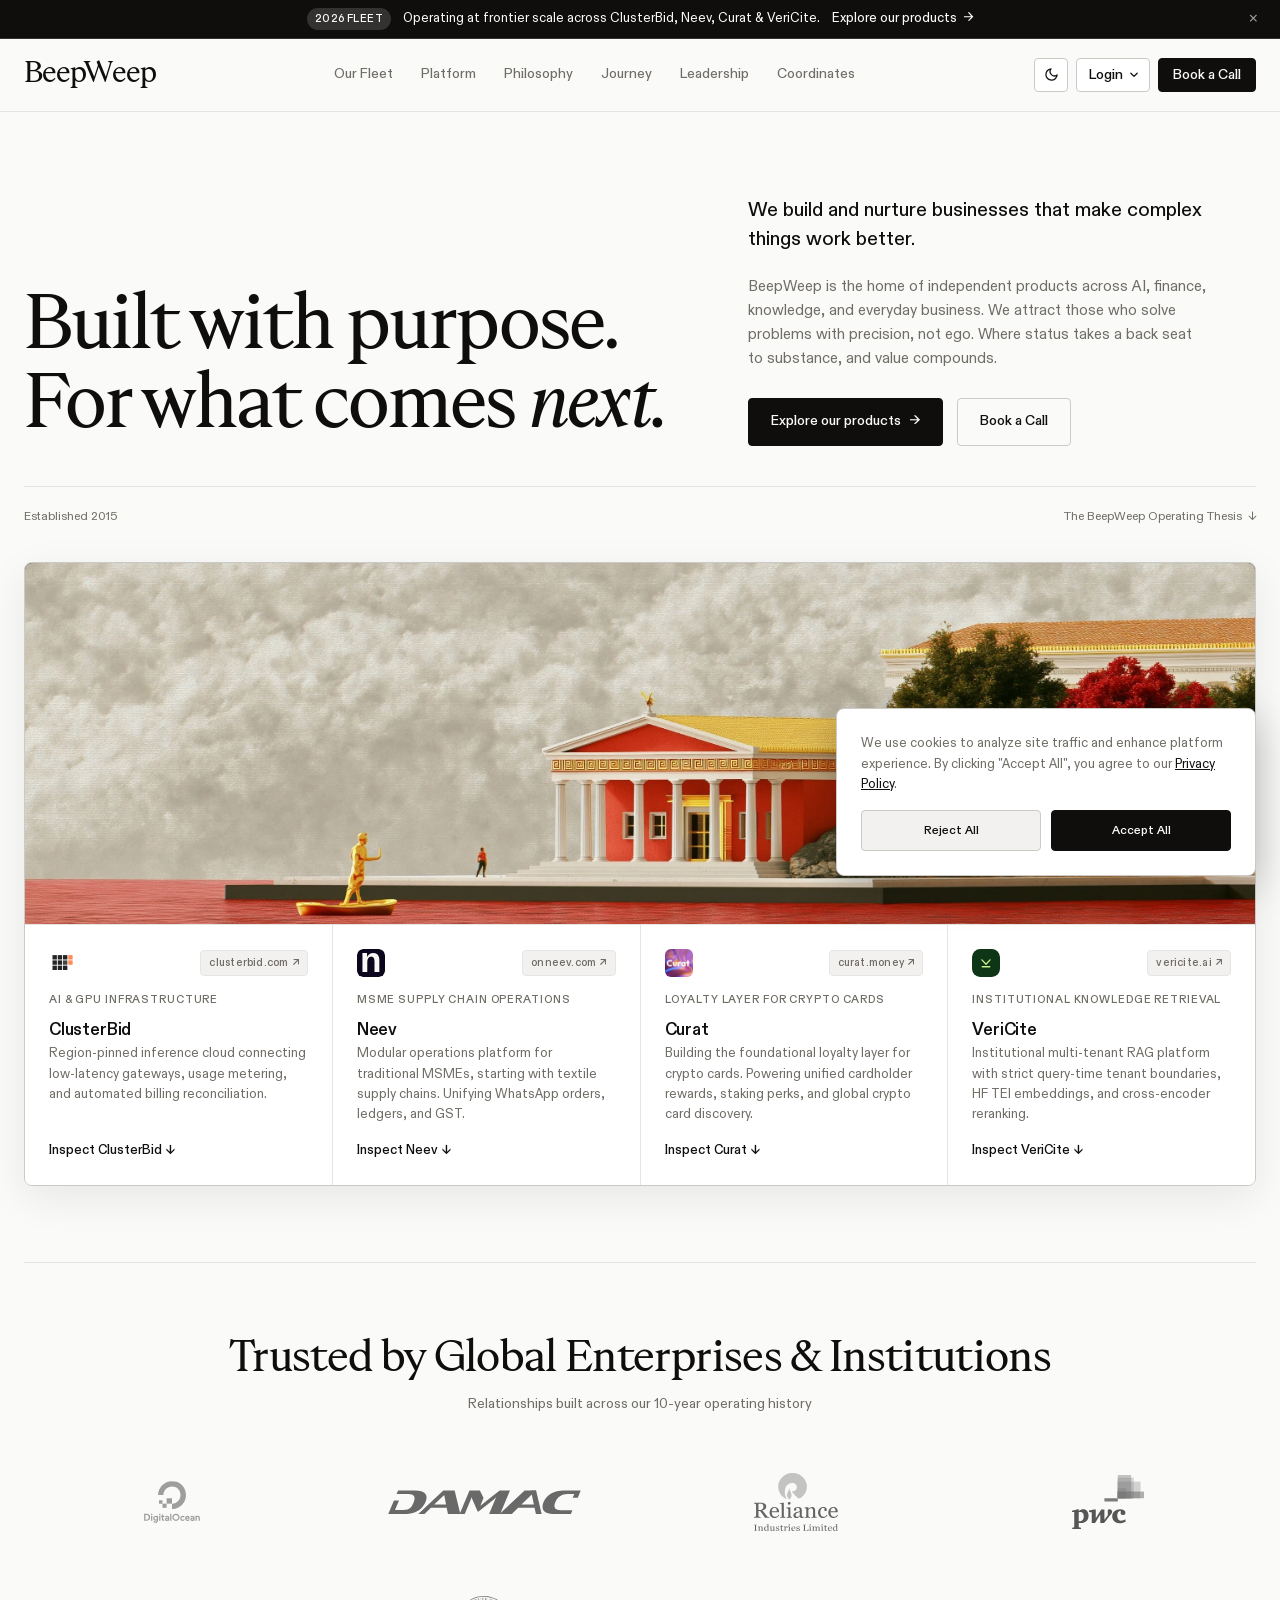
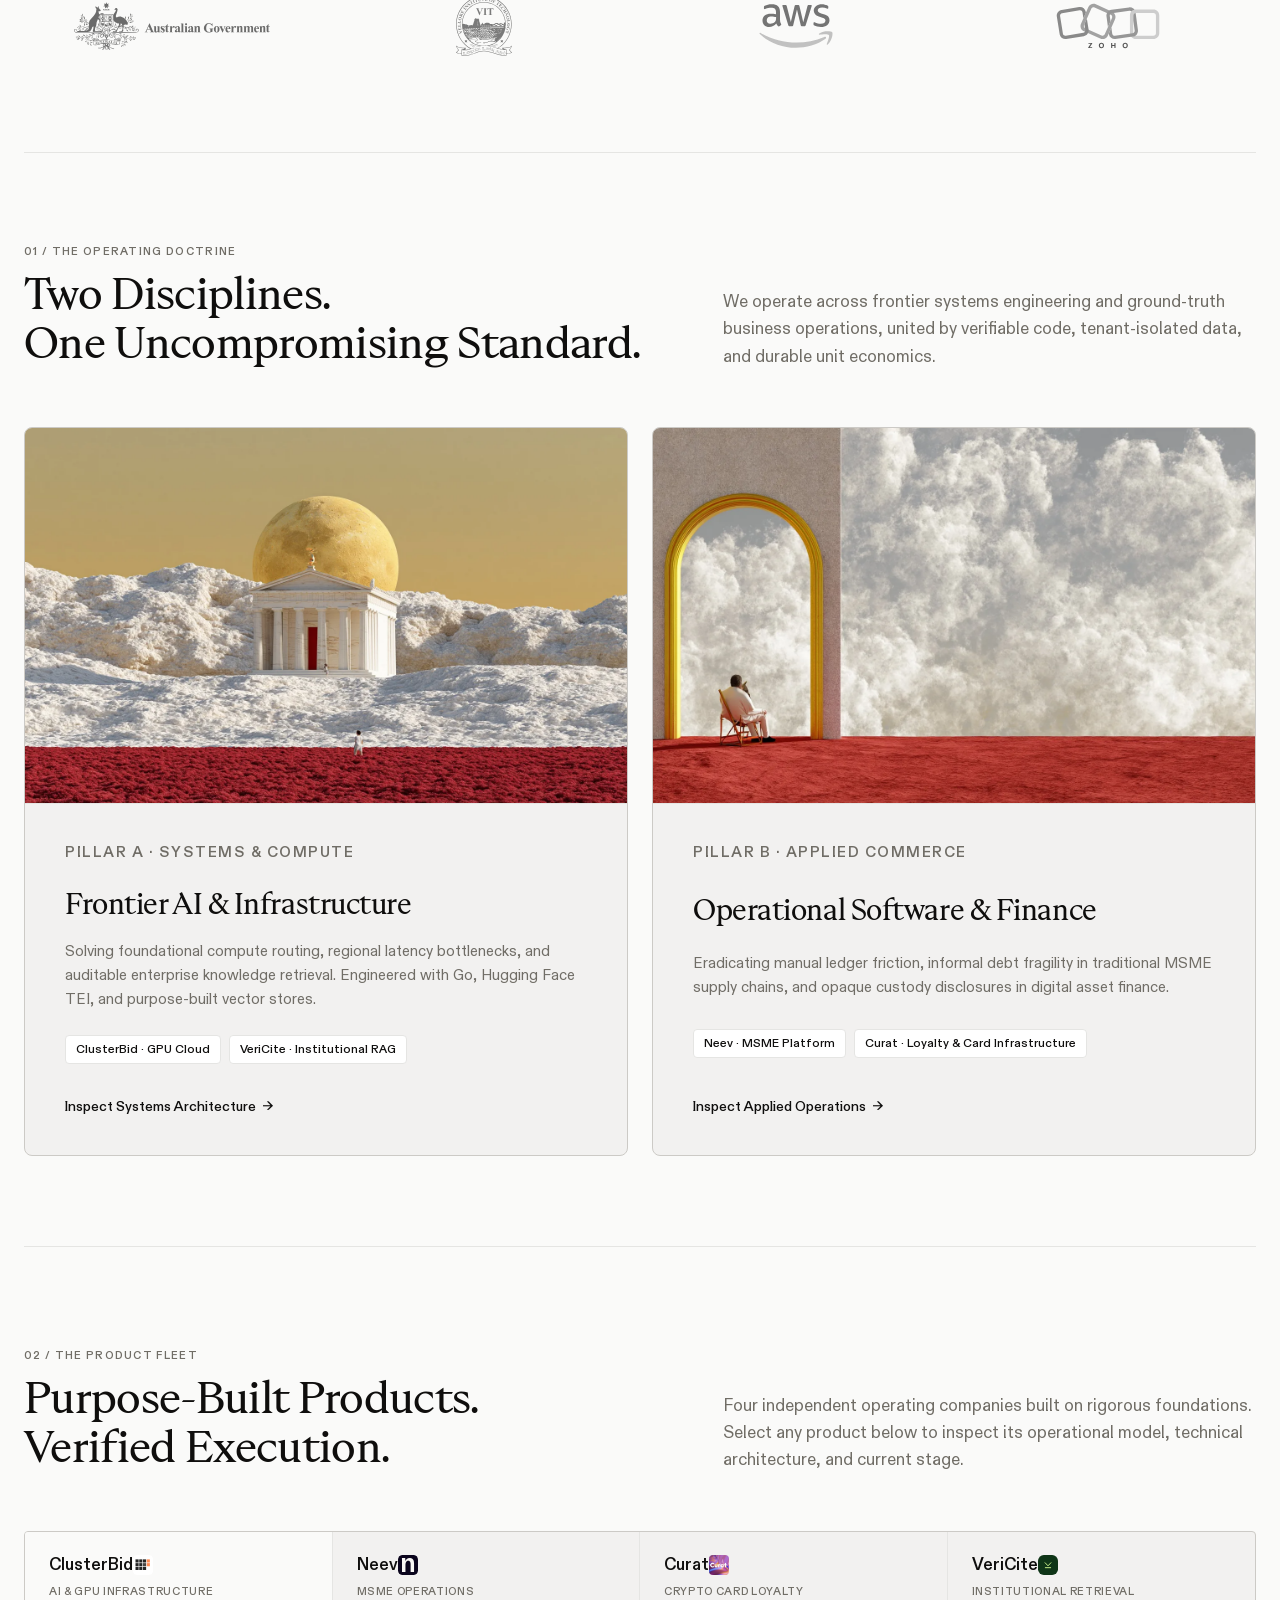
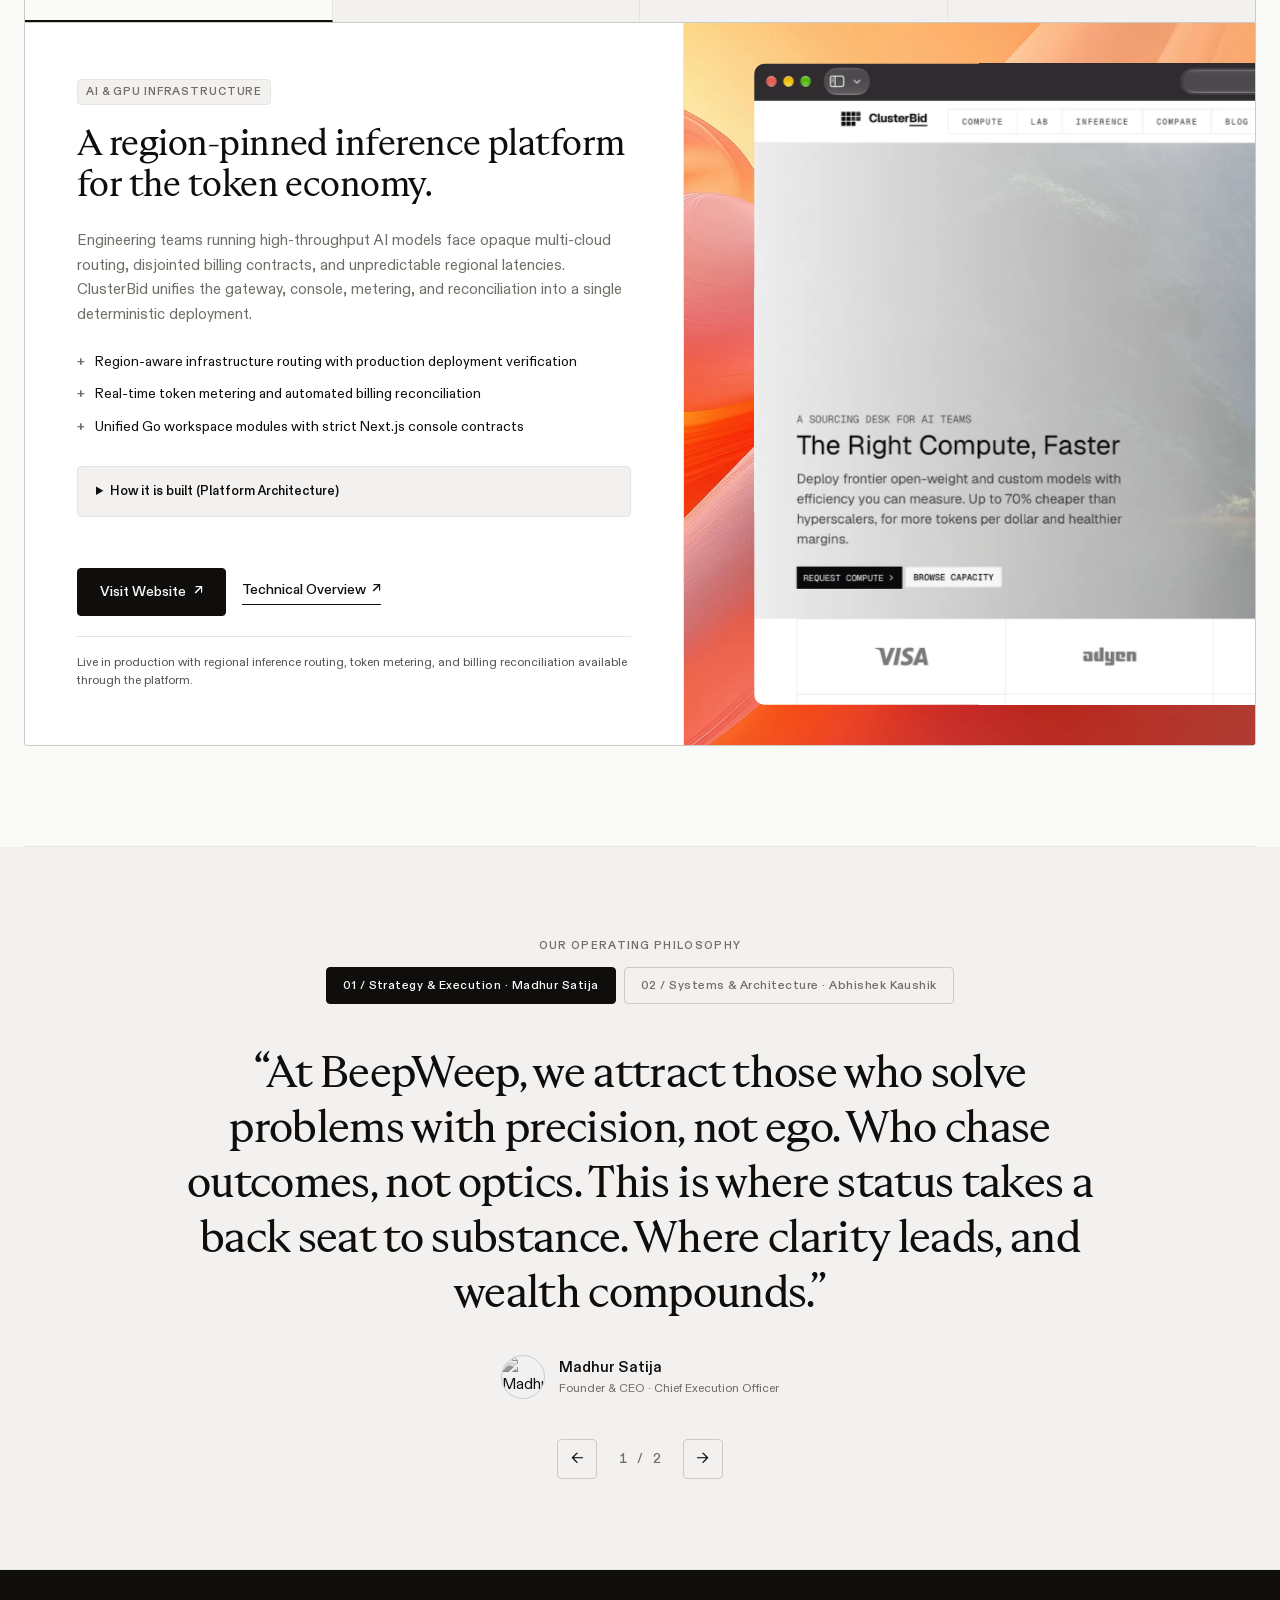
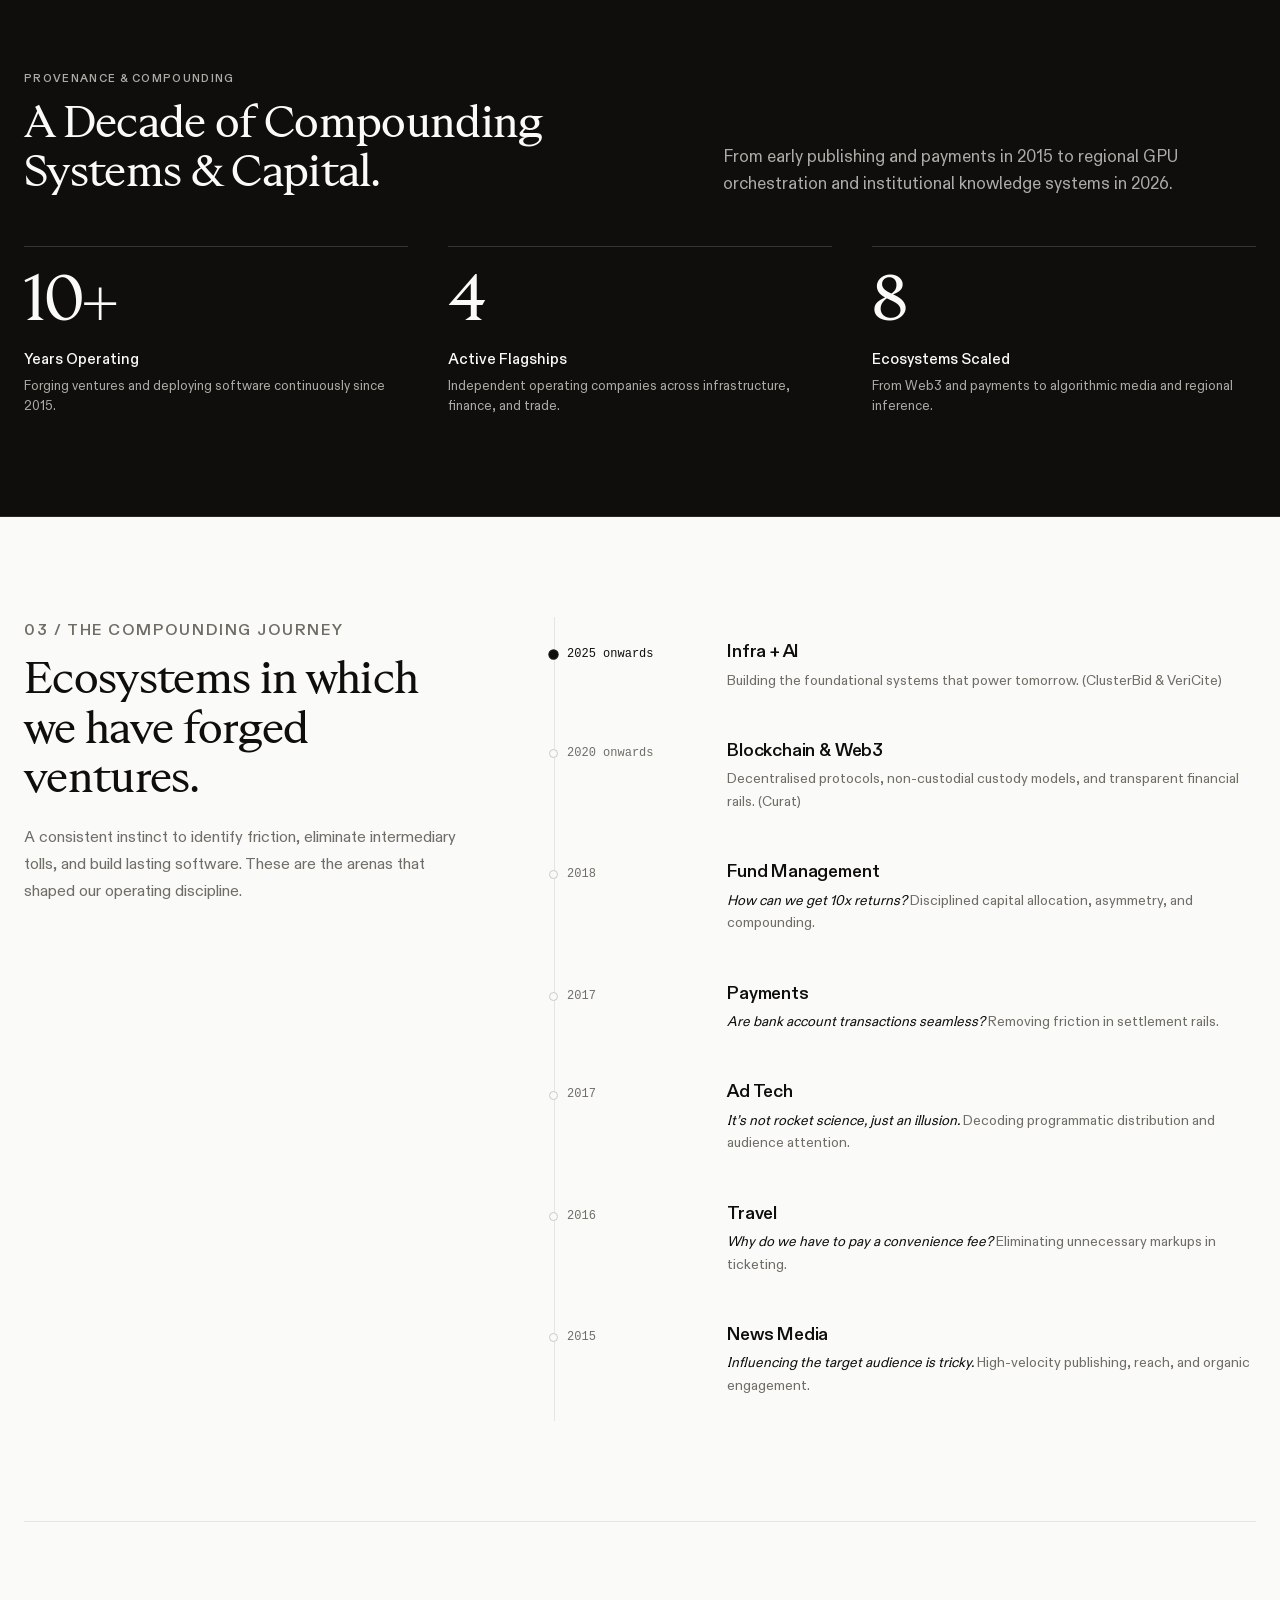
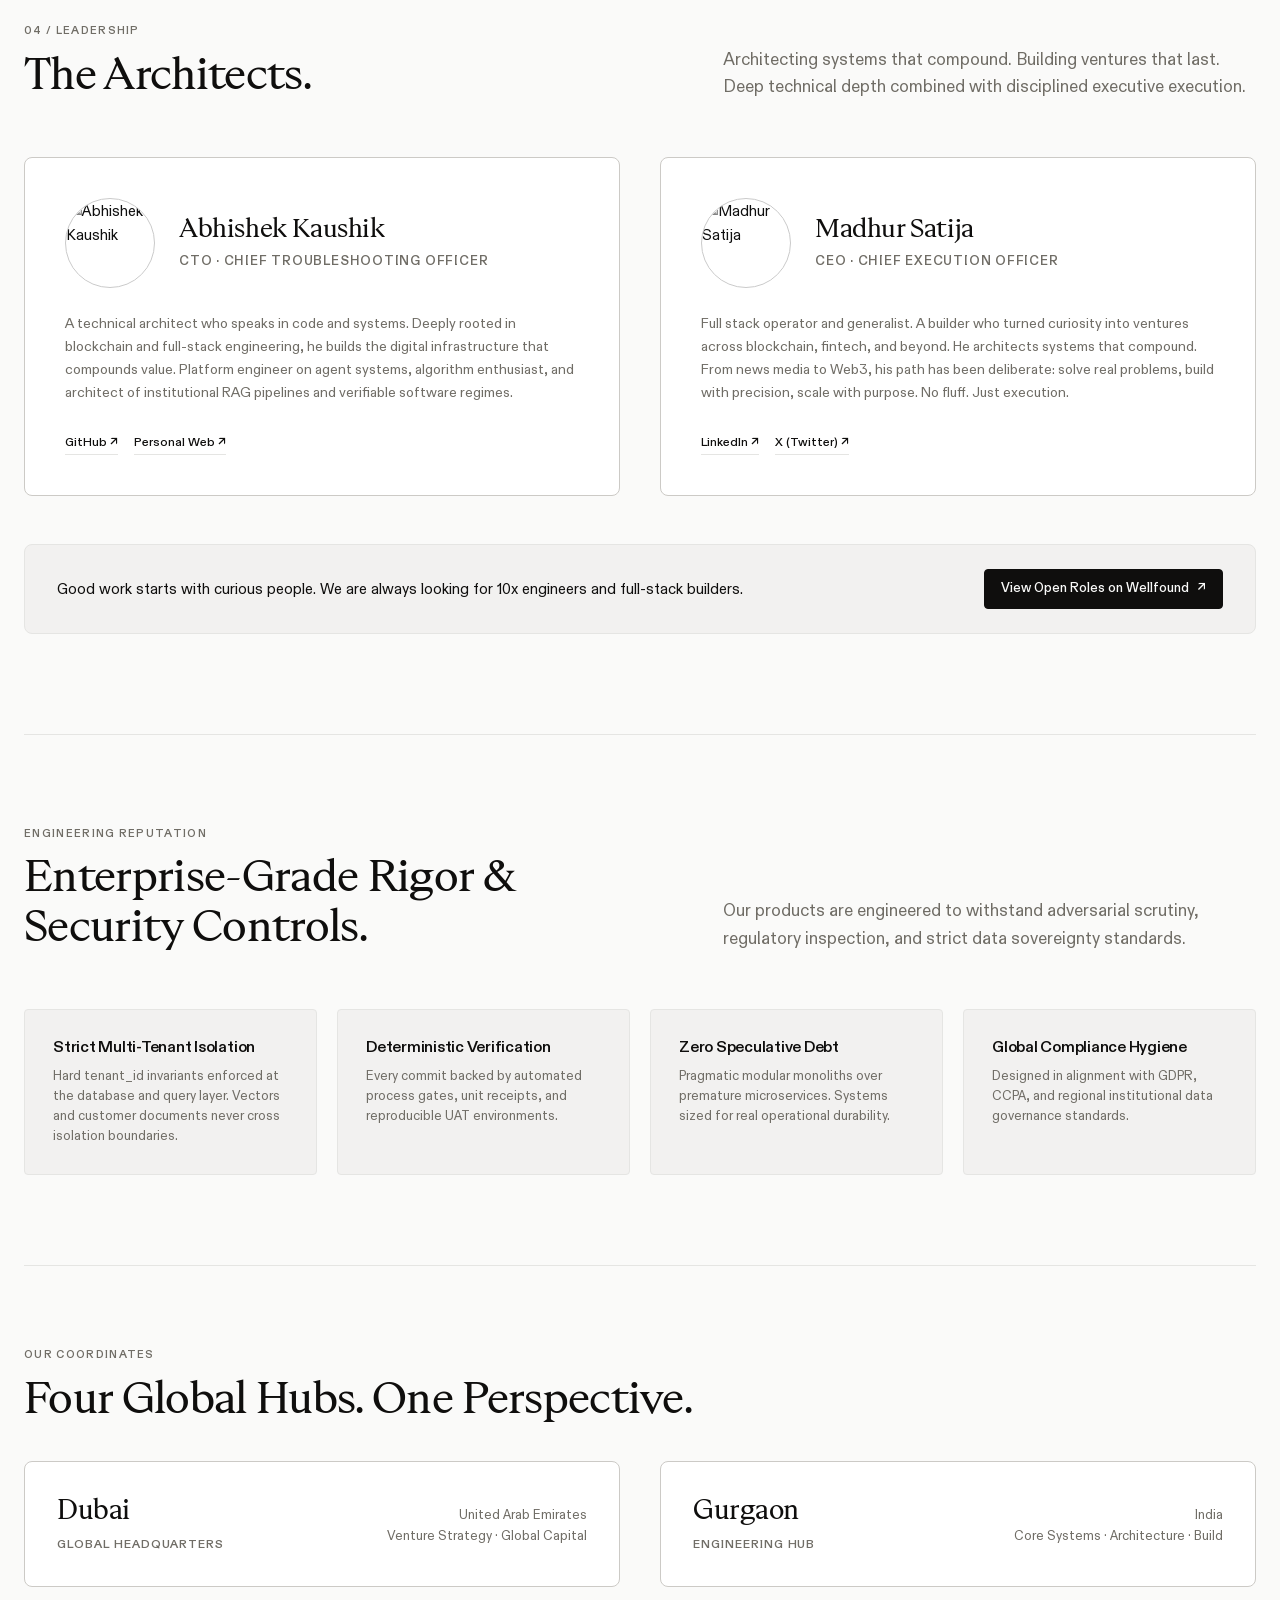
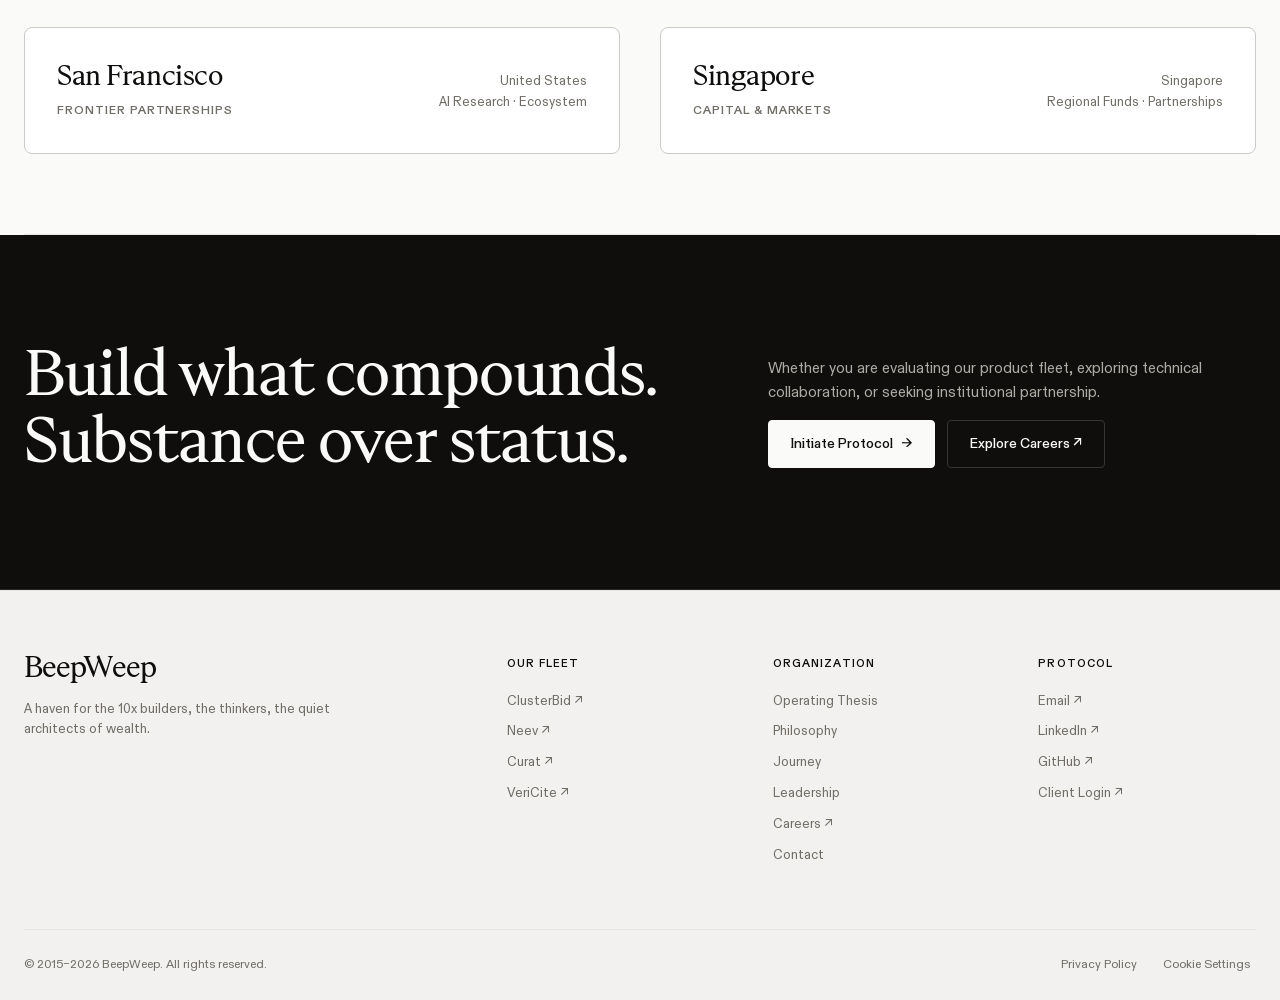
==== index.html @ 66aad3e4 "chore: list Our Fleet before Platform in site nav" ====
<!DOCTYPE html>
<html lang="en">

<head>
  <meta charset="utf-8" />
  <meta name="viewport" content="width=device-width, initial-scale=1" />
  <title>BeepWeep · Built with Purpose. For what comes next.</title>
  <meta name="description"
    content="BeepWeep builds ClusterBid, Neev, Curat, and VeriCite: purpose-built products across AI infrastructure, operations, crypto loyalty, and knowledge." />
  <meta name="author" content="BeepWeep" />
  <meta name="robots" content="index,follow,max-image-preview:large,max-snippet:-1,max-video-preview:-1" />
  <meta name="theme-color" content="#fafaf9" />
  <link rel="canonical" href="https://beepweep.com/" />
  <link rel="alternate" hreflang="en" href="https://beepweep.com/" />
  <link rel="alternate" hreflang="x-default" href="https://beepweep.com/" />
  <meta property="og:site_name" content="BeepWeep" />
  <meta property="og:locale" content="en_US" />
  <meta property="og:title" content="BeepWeep · Built with Purpose. For what comes next." />
  <meta property="og:description"
    content="Purpose-built products across AI infrastructure, operations, crypto loyalty, and institutional knowledge." />
  <meta property="og:type" content="website" />
  <meta property="og:url" content="https://beepweep.com/" />
  <meta property="og:image" content="https://beepweep.com/assets/images/og-beepweep.png" />
  <meta property="og:image:secure_url" content="https://beepweep.com/assets/images/og-beepweep.png" />
  <meta property="og:image:type" content="image/png" />
  <meta property="og:image:width" content="1200" />
  <meta property="og:image:height" content="630" />
  <meta property="og:image:alt" content="BeepWeep: Built with purpose. For what comes next." />
  <meta name="twitter:card" content="summary_large_image" />
  <meta name="twitter:title" content="BeepWeep · Built with Purpose. For what comes next." />
  <meta name="twitter:description"
    content="Purpose-built products across AI infrastructure, operations, crypto loyalty, and institutional knowledge." />
  <meta name="twitter:image" content="https://beepweep.com/assets/images/og-beepweep.png" />
  <meta name="twitter:image:alt" content="BeepWeep: Built with purpose. For what comes next." />
  <link rel="icon" href="/favicon.ico" sizes="any" />
  <link rel="icon" type="image/svg+xml" href="/favicon.svg" />
  <link rel="icon" type="image/png" sizes="32x32" href="/favicon-32x32.png" />
  <link rel="apple-touch-icon" sizes="180x180" href="/apple-touch-icon.png" />
  <link rel="manifest" href="/site.webmanifest" />
  <link rel="stylesheet" href="assets/css/styles-v10.css?v=18" />
  <script>
    (function() {
      try {
        var saved = localStorage.getItem('beepweep-theme');
        var theme = saved || 'light';
        document.documentElement.setAttribute('data-theme', theme);
      } catch (e) {}
    })();
  </script>
  <script src="assets/js/main-v10.js?v=2" defer></script>
</head>

<body>
  <a class="skip-link" href="#main">Skip to content</a>

  <!-- Announcement Bar (Harvey Style) -->
  <aside class="announcement-banner" id="announcement-banner" aria-label="Announcement">
    <span class="announcement-pill">2026 Fleet</span>
    <span>Operating at frontier scale across ClusterBid, Neev, Curat &amp; VeriCite.</span>
    <a href="#fleet">Explore our products <span aria-hidden="true">→</span></a>
    <button class="announcement-close" id="announcement-close" aria-label="Dismiss announcement" type="button">×</button>
  </aside>

  <!-- Site Header -->
  <header class="site-header">
    <div class="container header-shell">
      <a class="brand" href="index.html" aria-label="BeepWeep home">
        <span>BeepWeep</span>
      </a>

      <nav class="site-nav" id="site-nav" aria-label="Main navigation">
        <div class="site-nav-links">
          <a href="#fleet">Our Fleet</a>
          <a href="#platform">Platform</a>
          <a href="#philosophy">Philosophy</a>
          <a href="#journey">Journey</a>
          <a href="#team">Leadership</a>
          <a href="#coordinates">Coordinates</a>
        </div>
        <div class="mobile-nav-panel">
          <a class="button button-primary mobile-nav-cta" href="contact.html">Book a Call</a>
          <div class="mobile-theme-row">
            <span class="mobile-theme-label">Appearance</span>
            <button class="theme-toggle" type="button" aria-label="Toggle theme" title="Toggle theme">
              <svg class="icon-moon" width="16" height="16" viewBox="0 0 24 24" fill="none" stroke="currentColor" stroke-width="2" stroke-linecap="round" stroke-linejoin="round" aria-hidden="true">
                <path d="M21 12.79A9 9 0 1 1 11.21 3 7 7 0 0 0 21 12.79z"></path>
              </svg>
              <svg class="icon-sun" width="16" height="16" viewBox="0 0 24 24" fill="none" stroke="currentColor" stroke-width="2" stroke-linecap="round" stroke-linejoin="round" aria-hidden="true">
                <circle cx="12" cy="12" r="4"></circle>
                <path d="M12 2v2M12 20v2M4.93 4.93l1.41 1.41M17.66 17.66l1.41 1.41M2 12h2M20 12h2M6.34 17.66l-1.41 1.41M19.07 4.93l-1.41 1.41"></path>
              </svg>
            </button>
          </div>
          <div class="mobile-nav-logins">
            <span class="mobile-nav-section-title">Fleet &amp; Platform Access</span>
            <div class="mobile-nav-logins-list">
              <a class="mobile-login-row" href="https://dash.beepweep.com" target="_blank" rel="noopener">
                <span class="mobile-login-left">
                  <img src="assets/images/product-logos/icon-team.svg" alt="" class="mobile-login-icon" width="20" height="20" aria-hidden="true" />
                  <span>Team Login</span>
                </span>
                <span class="mobile-login-arrow" aria-hidden="true">↗</span>
              </a>
              <a class="mobile-login-row" href="https://clusterbid.com/login" target="_blank" rel="noopener">
                <span class="mobile-login-left">
                  <img src="assets/images/product-logos/icon-clusterbid.svg" alt="" class="mobile-login-icon" width="20" height="20" aria-hidden="true" />
                  <span>ClusterBid</span>
                </span>
                <span class="mobile-login-arrow" aria-hidden="true">↗</span>
              </a>
              <a class="mobile-login-row" href="https://app.onneev.com/login" target="_blank" rel="noopener">
                <span class="mobile-login-left">
                  <img src="assets/images/product-logos/icon-neev.svg" alt="" class="mobile-login-icon" width="20" height="20" aria-hidden="true" />
                  <span>Neev</span>
                </span>
                <span class="mobile-login-arrow" aria-hidden="true">↗</span>
              </a>
              <a class="mobile-login-row" href="https://curat.money/auth-user/login" target="_blank" rel="noopener">
                <span class="mobile-login-left">
                  <img src="assets/images/product-logos/icon-curat.png" alt="" class="mobile-login-icon" width="20" height="20" aria-hidden="true" />
                  <span>Curat</span>
                </span>
                <span class="mobile-login-arrow" aria-hidden="true">↗</span>
              </a>
              <a class="mobile-login-row" href="https://console.vericite.ai/login" target="_blank" rel="noopener">
                <span class="mobile-login-left">
                  <img src="assets/images/product-logos/icon-vericite.svg" alt="" class="mobile-login-icon" width="20" height="20" aria-hidden="true" />
                  <span>VeriCite</span>
                </span>
                <span class="mobile-login-arrow" aria-hidden="true">↗</span>
              </a>
            </div>
          </div>
        </div>
      </nav>

      <div class="header-actions">
        <button class="theme-toggle" type="button" aria-label="Toggle theme" title="Toggle theme">
          <svg class="icon-moon" width="16" height="16" viewBox="0 0 24 24" fill="none" stroke="currentColor" stroke-width="2" stroke-linecap="round" stroke-linejoin="round" aria-hidden="true">
            <path d="M21 12.79A9 9 0 1 1 11.21 3 7 7 0 0 0 21 12.79z"></path>
          </svg>
          <svg class="icon-sun" width="16" height="16" viewBox="0 0 24 24" fill="none" stroke="currentColor" stroke-width="2" stroke-linecap="round" stroke-linejoin="round" aria-hidden="true">
            <circle cx="12" cy="12" r="4"></circle>
            <path d="M12 2v2M12 20v2M4.93 4.93l1.41 1.41M17.66 17.66l1.41 1.41M2 12h2M20 12h2M6.34 17.66l-1.41 1.41M19.07 4.93l-1.41 1.41"></path>
          </svg>
        </button>
        <div class="login-dropdown-wrapper">
          <button class="login-btn" type="button" aria-expanded="false" aria-controls="login-dropdown-menu" id="login-dropdown-btn">
            <span>Login</span>
            <svg class="login-chevron" width="14" height="14" viewBox="0 0 20 20" fill="none" aria-hidden="true">
              <path d="M5.5 7.5L10 12L14.5 7.5" stroke="currentColor" stroke-width="1.8" stroke-linecap="round" stroke-linejoin="round"/>
            </svg>
          </button>
          <div class="login-dropdown-menu" id="login-dropdown-menu" role="menu" hidden>
            <a role="menuitem" class="dropdown-item" href="https://dash.beepweep.com" target="_blank" rel="noopener" style="display:flex;align-items:center;justify-content:space-between;">
              <span class="dropdown-item-inner" style="display:inline-flex;align-items:center;gap:10px;white-space:nowrap;">
                <img src="assets/images/product-logos/icon-team.svg" alt="" class="dropdown-icon" width="20" height="20" aria-hidden="true" style="width:20px;height:20px;flex-shrink:0;object-fit:contain;" />
                <span>Team Login</span>
              </span>
              <span class="dropdown-arrow" aria-hidden="true">↗</span>
            </a>
            <a role="menuitem" class="dropdown-item" href="https://clusterbid.com/login" target="_blank" rel="noopener" style="display:flex;align-items:center;justify-content:space-between;">
              <span class="dropdown-item-inner" style="display:inline-flex;align-items:center;gap:10px;white-space:nowrap;">
                <img src="assets/images/product-logos/icon-clusterbid.svg" alt="" class="dropdown-icon" width="20" height="20" aria-hidden="true" style="width:20px;height:20px;flex-shrink:0;object-fit:contain;" />
                <span>ClusterBid</span>
              </span>
              <span class="dropdown-arrow" aria-hidden="true">↗</span>
            </a>
            <a role="menuitem" class="dropdown-item" href="https://app.onneev.com/login" target="_blank" rel="noopener" style="display:flex;align-items:center;justify-content:space-between;">
              <span class="dropdown-item-inner" style="display:inline-flex;align-items:center;gap:10px;white-space:nowrap;">
                <img src="assets/images/product-logos/icon-neev.svg" alt="" class="dropdown-icon" width="20" height="20" aria-hidden="true" style="width:20px;height:20px;flex-shrink:0;object-fit:contain;" />
                <span>Neev</span>
              </span>
              <span class="dropdown-arrow" aria-hidden="true">↗</span>
            </a>
            <a role="menuitem" class="dropdown-item" href="https://curat.money/auth-user/login" target="_blank" rel="noopener" style="display:flex;align-items:center;justify-content:space-between;">
              <span class="dropdown-item-inner" style="display:inline-flex;align-items:center;gap:10px;white-space:nowrap;">
                <img src="assets/images/product-logos/icon-curat.png" alt="" class="dropdown-icon" width="20" height="20" aria-hidden="true" style="width:20px;height:20px;flex-shrink:0;object-fit:contain;" />
                <span>Curat</span>
              </span>
              <span class="dropdown-arrow" aria-hidden="true">↗</span>
            </a>
            <a role="menuitem" class="dropdown-item" href="https://console.vericite.ai/login" target="_blank" rel="noopener" style="display:flex;align-items:center;justify-content:space-between;">
              <span class="dropdown-item-inner" style="display:inline-flex;align-items:center;gap:10px;white-space:nowrap;">
                <img src="assets/images/product-logos/icon-vericite.svg" alt="" class="dropdown-icon" width="20" height="20" aria-hidden="true" style="width:20px;height:20px;flex-shrink:0;object-fit:contain;" />
                <span>VeriCite</span>
              </span>
              <span class="dropdown-arrow" aria-hidden="true">↗</span>
            </a>
          </div>
        </div>
        <a class="button button-small" href="contact.html">Book a Call</a>
        <button class="menu-toggle" type="button" aria-expanded="false" aria-controls="site-nav"
          aria-label="Open navigation">
          <span></span>
          <span></span>
        </button>
      </div>
    </div>
  </header>

  <main id="main" tabindex="-1">
    <!-- Hero Section -->
    <section class="hero container" aria-labelledby="hero-title">
      <div class="hero-grid">
        <h1 class="hero-title" id="hero-title">
          Built with purpose.<br>For what comes <em>next.</em>
        </h1>

        <div class="hero-description">
          <p class="hero-lead">
            We build and nurture businesses that make complex things work better.
          </p>
          <p class="hero-subtext">
            BeepWeep is the home of independent products across AI, finance, knowledge, and everyday business. We attract those who solve problems with precision, not ego. Where status takes a back seat to substance, and value compounds.
          </p>

          <div class="hero-ctas">
            <a class="button" href="#fleet">Explore our products <span aria-hidden="true">→</span></a>
            <a class="button button-outline" href="contact.html">Book a Call</a>
          </div>
        </div>
      </div>

      <div class="hero-status-strip">
        <span>Established 2015</span>
        <a href="#platform">The BeepWeep Operating Thesis <span aria-hidden="true">↓</span></a>
      </div>

      <!-- Hero Platform Showcase / Command View (Harvey Style) -->
      <div class="hero-showcase" role="region" aria-label="BeepWeep Active Fleet Command View">
        <figure class="hero-media-preview">
          <picture>
            <source srcset="assets/images/hero-art.webp?v=4" type="image/webp" />
            <img src="assets/images/hero-art.jpeg?v=4" alt="BeepWeep architectural foundations and systems artwork" width="2944" height="865" fetchpriority="high" />
          </picture>
        </figure>

        <div class="showcase-grid">
          <!-- 1. ClusterBid Card -->
          <article class="showcase-card">
            <div class="showcase-card-top">
              <a href="#clusterbid" class="showcase-card-logo-link" aria-label="Inspect ClusterBid">
                <img src="assets/images/product-logos/icon-clusterbid.svg" alt="" class="showcase-card-logo" width="28" height="28" aria-hidden="true" />
              </a>
              <a class="showcase-card-status" href="https://clusterbid.com" target="_blank" rel="noopener">clusterbid.com <span class="badge-arrow" aria-hidden="true">↗</span></a>
            </div>
            <div>
              <p class="showcase-card-category">AI &amp; GPU Infrastructure</p>
              <h2 class="showcase-card-title"><a href="#clusterbid" class="showcase-card-title-link">ClusterBid</a></h2>
              <p class="showcase-card-desc">Region-pinned inference cloud connecting low-latency gateways, usage metering, and automated billing reconciliation.</p>
            </div>
            <a class="showcase-card-link" href="#clusterbid">Inspect ClusterBid <span aria-hidden="true">↓</span></a>
          </article>

          <!-- 2. Neev Card -->
          <article class="showcase-card">
            <div class="showcase-card-top">
              <a href="#neev" class="showcase-card-logo-link" aria-label="Inspect Neev">
                <img src="assets/images/product-logos/icon-neev.svg" alt="" class="showcase-card-logo" width="28" height="28" aria-hidden="true" />
              </a>
              <a class="showcase-card-status" href="https://app.onneev.com" target="_blank" rel="noopener">onneev.com <span class="badge-arrow" aria-hidden="true">↗</span></a>
            </div>
            <div>
              <p class="showcase-card-category">MSME Supply Chain Operations</p>
              <h2 class="showcase-card-title"><a href="#neev" class="showcase-card-title-link">Neev</a></h2>
              <p class="showcase-card-desc">Modular operations platform for traditional MSMEs, starting with textile supply chains. Unifying WhatsApp orders, ledgers, and GST.</p>
            </div>
            <a class="showcase-card-link" href="#neev">Inspect Neev <span aria-hidden="true">↓</span></a>
          </article>

          <!-- 3. Curat Card -->
          <article class="showcase-card">
            <div class="showcase-card-top">
              <a href="#curat" class="showcase-card-logo-link" aria-label="Inspect Curat">
                <img src="assets/images/product-logos/icon-curat.png" alt="" class="showcase-card-logo" width="28" height="28" aria-hidden="true" />
              </a>
              <a class="showcase-card-status" href="https://curat.money" target="_blank" rel="noopener">curat.money <span class="badge-arrow" aria-hidden="true">↗</span></a>
            </div>
            <div>
              <p class="showcase-card-category">Loyalty Layer for Crypto Cards</p>
              <h2 class="showcase-card-title"><a href="#curat" class="showcase-card-title-link">Curat</a></h2>
              <p class="showcase-card-desc">Building the foundational loyalty layer for crypto cards. Powering unified cardholder rewards, staking perks, and global crypto card discovery.</p>
            </div>
            <a class="showcase-card-link" href="#curat">Inspect Curat <span aria-hidden="true">↓</span></a>
          </article>

          <!-- 4. VeriCite Card -->
          <article class="showcase-card">
            <div class="showcase-card-top">
              <a href="#vericite" class="showcase-card-logo-link" aria-label="Inspect VeriCite">
                <img src="assets/images/product-logos/icon-vericite.svg" alt="" class="showcase-card-logo" width="28" height="28" aria-hidden="true" />
              </a>
              <a class="showcase-card-status" href="https://vericite.ai" target="_blank" rel="noopener">vericite.ai <span class="badge-arrow" aria-hidden="true">↗</span></a>
            </div>
            <div>
              <p class="showcase-card-category">Institutional Knowledge Retrieval</p>
              <h2 class="showcase-card-title"><a href="#vericite" class="showcase-card-title-link">VeriCite</a></h2>
              <p class="showcase-card-desc">Institutional multi-tenant RAG platform with strict query-time tenant boundaries, HF TEI embeddings, and cross-encoder reranking.</p>
            </div>
            <a class="showcase-card-link" href="#vericite">Inspect VeriCite <span aria-hidden="true">↓</span></a>
          </article>
        </div>
      </div>
    </section>

    <!-- Trusted Partners & Client Logo Grid -->
    <section class="partners container" id="partners" aria-labelledby="partners-title">
      <div class="partners-heading">
        <h2 id="partners-title">Trusted by Global Enterprises &amp; Institutions</h2>
        <span>Relationships built across our 10-year operating history</span>
      </div>

      <div class="partners-grid" role="region" aria-label="Partner and client logos">
        <div class="partner-logo partner-logo--digitalocean">
          <img src="assets/images/partners/digitalocean.svg" alt="DigitalOcean" loading="lazy" width="220" height="220" />
        </div>
        <div class="partner-logo partner-logo--damac">
          <img src="assets/images/partners/damac.svg" alt="DAMAC Properties" loading="lazy" width="280" height="37" />
        </div>
        <div class="partner-logo partner-logo--reliance">
          <img src="assets/images/partners/reliance.svg" alt="Reliance Industries" loading="lazy" width="220" height="152" />
        </div>
        <div class="partner-logo partner-logo--pwc">
          <img src="assets/images/partners/pwc.svg" alt="PwC (PricewaterhouseCoopers)" loading="lazy" width="200" height="152" />
        </div>
        <div class="partner-logo partner-logo--australia">
          <img src="assets/images/partners/australian-government.svg" alt="Australian Government" loading="lazy" width="280" height="68" />
        </div>
        <div class="partner-logo partner-logo--vit">
          <img src="assets/images/partners/vit.svg" alt="VIT (Vellore Institute of Technology)" loading="lazy" width="160" height="168" />
        </div>
        <div class="partner-logo partner-logo--aws">
          <img src="assets/images/partners/aws.svg" alt="Amazon Web Services" loading="lazy" width="200" height="120" />
        </div>
        <div class="partner-logo partner-logo--zoho">
          <img src="assets/images/partners/zoho.svg" alt="Zoho Corporation" loading="lazy" width="220" height="97" />
        </div>
      </div>
    </section>

    <!-- Operating Thesis / Two Disciplines Router -->
    <section class="router-section container" id="platform" aria-labelledby="router-title">
      <div class="section-header-split">
        <div>
          <p class="section-eyebrow">01 / The Operating Doctrine</p>
          <h2 id="router-title">Two Disciplines.<br>One Uncompromising Standard.</h2>
        </div>
        <p class="section-lead">
          We operate across frontier systems engineering and ground-truth business operations, united by verifiable code, tenant-isolated data, and durable unit economics.
        </p>
      </div>

      <div class="router-cards">
        <article class="router-card">
          <figure class="router-card-image">
            <img src="assets/images/pillar-systems.webp" alt="Frontier AI and compute infrastructure interface preview" width="1200" height="750" loading="lazy" />
          </figure>
          <div class="router-card-body">
            <p class="router-card-tag">Pillar A · Systems &amp; Compute</p>
            <h3>Frontier AI &amp; Infrastructure</h3>
            <p>
              Solving foundational compute routing, regional latency bottlenecks, and auditable enterprise knowledge retrieval. Engineered with Go, Hugging Face TEI, and purpose-built vector stores.
            </p>
            <div class="router-card-products">
              <span class="product-chip">ClusterBid · GPU Cloud</span>
              <span class="product-chip">VeriCite · Institutional RAG</span>
            </div>
            <a class="router-card-action" href="#clusterbid">Inspect Systems Architecture <span aria-hidden="true">→</span></a>
          </div>
        </article>

        <article class="router-card">
          <figure class="router-card-image">
            <img src="assets/images/pillar-commerce.webp" alt="Operational commerce and digital asset intelligence interface preview" width="1200" height="750" loading="lazy" />
          </figure>
          <div class="router-card-body">
            <p class="router-card-tag">Pillar B · Applied Commerce</p>
            <h3>Operational Software &amp; Finance</h3>
            <p>
              Eradicating manual ledger friction, informal debt fragility in traditional MSME supply chains, and opaque custody disclosures in digital asset finance.
            </p>
            <div class="router-card-products">
              <span class="product-chip">Neev · MSME Platform</span>
              <span class="product-chip">Curat · Loyalty &amp; Card Infrastructure</span>
            </div>
            <a class="router-card-action" href="#neev">Inspect Applied Operations <span aria-hidden="true">→</span></a>
          </div>
        </article>
      </div>
    </section>

    <!-- Deep Fleet Showcase (Interactive Tabs) -->
    <section class="fleet-section container" id="fleet" aria-labelledby="fleet-title">
      <div class="section-header-split">
        <div>
          <p class="section-eyebrow">02 / The Product Fleet</p>
          <h2 id="fleet-title">Purpose-Built Products.<br>Verified Execution.</h2>
        </div>
        <p class="section-lead">
          Four independent operating companies built on rigorous foundations. Select any product below to inspect its operational model, technical architecture, and current stage.
        </p>
      </div>

      <!-- Tab Buttons -->
      <div class="product-tabs-bar" data-product-tabs role="tablist" aria-label="Explore our products">
        <button class="product-tab-btn" role="tab" aria-selected="true" aria-controls="clusterbid" id="tab-clusterbid" type="button">
          <span class="tab-btn-title">
            <span>ClusterBid</span>
            <img src="assets/images/product-logos/icon-clusterbid.svg" alt="" class="tab-btn-icon" width="20" height="20" aria-hidden="true" />
          </span>
          <span class="tab-btn-category">AI &amp; GPU Infrastructure</span>
        </button>

        <button class="product-tab-btn" role="tab" aria-selected="false" aria-controls="neev" id="tab-neev" type="button" tabindex="-1">
          <span class="tab-btn-title">
            <span>Neev</span>
            <img src="assets/images/product-logos/icon-neev.svg" alt="" class="tab-btn-icon" width="20" height="20" aria-hidden="true" />
          </span>
          <span class="tab-btn-category">MSME Operations</span>
        </button>

        <button class="product-tab-btn" role="tab" aria-selected="false" aria-controls="curat" id="tab-curat" type="button" tabindex="-1">
          <span class="tab-btn-title">
            <span>Curat</span>
            <img src="assets/images/product-logos/icon-curat.png" alt="" class="tab-btn-icon" width="20" height="20" aria-hidden="true" />
          </span>
          <span class="tab-btn-category">Crypto Card Loyalty</span>
        </button>

        <button class="product-tab-btn" role="tab" aria-selected="false" aria-controls="vericite" id="tab-vericite" type="button" tabindex="-1">
          <span class="tab-btn-title">
            <span>VeriCite</span>
            <img src="assets/images/product-logos/icon-vericite.svg" alt="" class="tab-btn-icon" width="20" height="20" aria-hidden="true" />
          </span>
          <span class="tab-btn-category">Institutional Retrieval</span>
        </button>
      </div>

      <!-- Tab Panels -->
      <div class="product-panels-container">
        <!-- Panel 1: ClusterBid -->
        <section class="product-panel" id="clusterbid" role="tabpanel" aria-labelledby="tab-clusterbid">
          <div class="product-copy">
            <div>
              <div class="product-header-badges">
                <span class="badge-tag">AI &amp; GPU Infrastructure</span>
              </div>
              <h3>A region-pinned inference platform for the token economy.</h3>
              <p class="problem-statement">
                Engineering teams running high-throughput AI models face opaque multi-cloud routing, disjointed billing contracts, and unpredictable regional latencies. ClusterBid unifies the gateway, console, metering, and reconciliation into a single deterministic deployment.
              </p>

              <ul class="product-features-list">
                <li>Region-aware infrastructure routing with production deployment verification</li>
                <li>Real-time token metering and automated billing reconciliation</li>
                <li>Unified Go workspace modules with strict Next.js console contracts</li>
              </ul>

              <details class="architecture-details">
                <summary>How it is built (Platform Architecture)</summary>
                <p>Go workspace services, Next.js console client, Helm overlays, production infrastructure with valid TLS, and automated process-gate tooling.</p>
              </details>
            </div>

            <div>
              <div class="product-actions-bar">
                <a class="button" href="https://clusterbid.com" target="_blank" rel="noopener">Visit Website <span aria-hidden="true">↗</span></a>
                <a class="text-link" href="https://akaushik.org/work/clusterbid" target="_blank" rel="noopener">Technical Overview <span aria-hidden="true">↗</span></a>
              </div>
              <p class="product-qualification">
                Live in production with regional inference routing, token metering, and billing reconciliation available through the platform.
              </p>
            </div>
          </div>

          <div class="product-visual product-visual--layered">
            <figure class="product-interface-figure product-visual-stack">
              <img class="product-visual-background" src="assets/images/product-clusterbid-background.webp" alt="" width="2560" height="1435" aria-hidden="true" />
              <img class="product-visual-foreground" src="assets/images/product-clusterbid-overlay.webp?v=2" alt="ClusterBid homepage hero showing The Right Compute, Faster over forest gateway art" width="2475" height="1464" />
            </figure>
          </div>
        </section>

        <!-- Panel 2: Neev -->
        <section class="product-panel" id="neev" role="tabpanel" aria-labelledby="tab-neev">
          <div class="product-copy">
            <div>
              <div class="product-header-badges">
                <span class="badge-tag">MSME Supply Chain Operations</span>
              </div>
              <h3>Bringing operational intelligence to businesses still run on paper.</h3>
              <p class="problem-statement">
                63 million Indian MSMEs run on WhatsApp messages, paper ledgers, and fragile memory. Generic ERPs fail because they demand foreign workflows. Neev meets operators in their daily rhythm and removes friction where it actually hurts.
              </p>

              <ul class="product-features-list">
                <li>Order capture and balance reconciliation tailored to textile distribution</li>
                <li>Strict tenant_id persistence boundaries in a robust modular monolith</li>
                <li>Operator-in-control AI assistance that reduces typing without removing human judgment</li>
              </ul>

              <details class="architecture-details">
                <summary>How it is built (Platform Architecture)</summary>
                <p>Next.js on Postgres-backed monolith, strict tenant_id database invariants, domain models for textile orders and ledgers, and custom process-gate automation.</p>
              </details>
            </div>

            <div>
              <div class="product-actions-bar">
                <a class="button" href="https://app.onneev.com" target="_blank" rel="noopener">Visit Website <span aria-hidden="true">↗</span></a>
                <a class="text-link" href="https://akaushik.org/work/neev" target="_blank" rel="noopener">Technical Overview <span aria-hidden="true">↗</span></a>
              </div>
              <p class="product-qualification">
                First platform version deployed; operator field validation ongoing.
              </p>
            </div>
          </div>

          <div class="product-visual product-visual--layered">
            <figure class="product-interface-figure product-visual-stack">
              <img class="product-visual-background" src="assets/images/product-neev-background.webp" alt="" width="2560" height="1435" aria-hidden="true" />
              <img class="product-visual-foreground" src="assets/images/product-neev-overlay.webp?v=2" alt="Neev homepage hero showing Run your business like a Fortune 500 with revenue workspace cards" width="2475" height="1464" />
            </figure>
          </div>
        </section>

        <!-- Panel 3: Curat -->
        <section class="product-panel" id="curat" role="tabpanel" aria-labelledby="tab-curat">
          <div class="product-copy">
            <div>
              <div class="product-header-badges">
                <span class="badge-tag">Loyalty Layer for Crypto Cards</span>
              </div>
              <h3>The loyalty layer for crypto cards. Enabling unified rewards and global discovery.</h3>
              <p class="problem-statement">
                Crypto cardholders are fragmented across siloed programs without portable rewards, staking perks, or transparent custody disclosures. Curat unifies the cardholder experience: powering cross-card loyalty, cardholder benefits, and source-checked crypto card discovery.
              </p>

              <ul class="product-features-list">
                <li>Unified reward and perk infrastructure for modern crypto cardholders</li>
                <li>Explicit custody status verification: Self-Custody vs Centralized Issuer</li>
                <li>Global card discovery with automated fee, FX rate, and collateral indexing</li>
              </ul>

              <details class="architecture-details">
                <summary>How it is built (Platform Architecture)</summary>
                <p>Kubernetes cluster on Cloud Build CI/CD, Python automated normalization engine, role-based access control, and environment parity between local and production.</p>
              </details>
            </div>

            <div>
              <div class="product-actions-bar">
                <a class="button" href="https://curat.money" target="_blank" rel="noopener">Visit Website <span aria-hidden="true">↗</span></a>
                <a class="text-link" href="https://akaushik.org/work/curat-money" target="_blank" rel="noopener">Technical Overview <span aria-hidden="true">↗</span></a>
              </div>
              <p class="product-qualification">
                Loyalty infrastructure and source-checked directory; does not constitute financial advice.
              </p>
            </div>
          </div>

          <div class="product-visual product-visual--layered">
            <figure class="product-interface-figure product-visual-stack">
              <img class="product-visual-background" src="assets/images/product-curat-background.webp?v=3" alt="" width="2560" height="1435" aria-hidden="true" />
              <img class="product-visual-foreground" src="assets/images/product-curat-overlay.webp?v=4" alt="Curat homepage hero showing Compare the World's Best Crypto Cards with card search" width="2475" height="1464" />
            </figure>
          </div>
        </section>

        <!-- Panel 4: VeriCite -->
        <section class="product-panel" id="vericite" role="tabpanel" aria-labelledby="tab-vericite">
          <div class="product-copy">
            <div>
              <div class="product-header-badges">
                <span class="badge-tag">Institutional Knowledge Retrieval</span>
              </div>
              <h3>A retrieval-augmented generation stack institutions can audit.</h3>
              <p class="problem-statement">
                When legal teams, universities, or regulators query an AI knowledge system, answers must be mathematically grounded and tenant-isolated. VeriCite enforces boundaries at the retrieval layer rather than relying on brittle post-query filters.
              </p>

              <ul class="product-features-list">
                <li>Tenant-scoped Qdrant collections with query-time payload security barriers</li>
                <li>Decoupled transformer pipeline: multilingual embeddings + BGE reranking via HF TEI</li>
                <li>Ory-powered enterprise identity covering SSO and role hierarchies</li>
              </ul>

              <details class="architecture-details">
                <summary>How it is built (Platform Architecture)</summary>
                <p>Hugging Face Text Embeddings Inference (TEI), Qdrant vector database, Ory identity management, monorepo with Kubernetes manifests and Vercel-deployed surfaces.</p>
              </details>
            </div>

            <div>
              <div class="product-actions-bar">
                <a class="button" href="https://vericite.ai" target="_blank" rel="noopener">Visit Website <span aria-hidden="true">↗</span></a>
                <a class="text-link" href="https://akaushik.org/work/vericite" target="_blank" rel="noopener">Technical Overview <span aria-hidden="true">↗</span></a>
              </div>
              <p class="product-qualification">
                Retrieval architecture verified in monorepo CI/CD; institutional pilot deployments tailored per security covenant.
              </p>
            </div>
          </div>

          <div class="product-visual product-visual--layered">
            <figure class="product-interface-figure product-visual-stack">
              <img class="product-visual-background" src="assets/images/product-vericite-background.webp" alt="" width="2560" height="1435" aria-hidden="true" />
              <img class="product-visual-foreground" src="assets/images/product-vericite-overlay.webp?v=2" alt="VeriCite homepage hero showing Every student question, answered without another call to the office" width="2475" height="1464" />
            </figure>
          </div>
        </section>
      </div>
    </section>

    <!-- Executive Philosophy Section (data-theme="gray") -->
    <section class="quote-section" id="philosophy" data-theme="gray" aria-labelledby="philosophy-title">
      <div class="container quote-shell">
        <p class="section-eyebrow" id="philosophy-title">Our Operating Philosophy</p>

        <div class="quote-switcher">
          <div class="quote-toggle-bar" role="tablist" aria-label="Executive philosophy quotes">
            <button class="quote-toggle-btn is-active" role="tab" id="tab-quote-madhur" aria-selected="true" aria-controls="quote-madhur" type="button">
              01 / Strategy &amp; Execution · Madhur Satija
            </button>
            <button class="quote-toggle-btn" role="tab" id="tab-quote-abhishek" aria-selected="false" aria-controls="quote-abhishek" type="button" tabindex="-1">
              02 / Systems &amp; Architecture · Abhishek Kaushik
            </button>
          </div>
        </div>

        <div class="quote-container" aria-live="polite">
          <div class="quote-slide is-active" id="quote-madhur" role="tabpanel" aria-labelledby="tab-quote-madhur">
            <blockquote class="quote-text">
              “At BeepWeep, we attract those who solve problems with precision, not ego. Who chase outcomes, not optics. This is where status takes a back seat to substance. Where clarity leads, and wealth compounds.”
            </blockquote>
            <div class="quote-author">
              <img class="quote-avatar" src="assets/images/madhur.jpg" alt="Madhur Satija" loading="lazy" width="44" height="44" />
              <div class="quote-author-info">
                <div class="quote-author-name">Madhur Satija</div>
                <div class="quote-author-role">Founder &amp; CEO · Chief Execution Officer</div>
              </div>
            </div>
          </div>

          <div class="quote-slide" id="quote-abhishek" role="tabpanel" aria-labelledby="tab-quote-abhishek">
            <blockquote class="quote-text">
              “The most exciting place for systems right now isn't another consumer abstraction. It's building infrastructure that businesses can actually run: going to the foundations, with hard tenant boundaries and receipts over promises.”
            </blockquote>
            <div class="quote-author">
              <img class="quote-avatar" src="assets/images/abhishek.jpg" alt="Abhishek Kaushik" loading="lazy" width="44" height="44" />
              <div class="quote-author-info">
                <div class="quote-author-name">Abhishek Kaushik</div>
                <div class="quote-author-role">Co-Founder &amp; CTO · Chief Troubleshooting Officer</div>
              </div>
            </div>
          </div>
        </div>

        <div class="quote-nav">
          <button type="button" class="quote-nav-btn quote-prev" aria-label="Previous quote">←</button>
          <span class="quote-index">1 / 2</span>
          <button type="button" class="quote-nav-btn quote-next" aria-label="Next quote">→</button>
        </div>
      </div>
    </section>

    <!-- Provenance & Stats (data-theme="black") -->
    <section class="stats-section" data-theme="black" aria-labelledby="stats-title">
      <div class="container">
        <p class="section-eyebrow" style="color:#adaba5;">Provenance &amp; Compounding</p>
        <div class="section-header-split" style="margin-bottom:0;">
          <h2 id="stats-title" style="color:#fafaf9;">A Decade of Compounding<br>Systems &amp; Capital.</h2>
          <p class="section-lead" style="color:#adaba5;">
            From early publishing and payments in 2015 to regional GPU orchestration and institutional knowledge systems in 2026.
          </p>
        </div>

        <div class="stats-grid">
          <div class="stat-item">
            <div class="stat-number">10+</div>
            <div class="stat-label">Years Operating</div>
            <div class="stat-desc">Forging ventures and deploying software continuously since 2015.</div>
          </div>

          <div class="stat-item">
            <div class="stat-number">4</div>
            <div class="stat-label">Active Flagships</div>
            <div class="stat-desc">Independent operating companies across infrastructure, finance, and trade.</div>
          </div>

          <div class="stat-item">
            <div class="stat-number">8</div>
            <div class="stat-label">Ecosystems Scaled</div>
            <div class="stat-desc">From Web3 and payments to algorithmic media and regional inference.</div>
          </div>
        </div>
      </div>
    </section>

    <!-- Historical Arenas Timeline -->
    <section class="journey-section container" id="journey" aria-labelledby="journey-title">
      <div class="journey-layout">
        <div class="journey-intro">
          <p class="section-eyebrow">03 / The Compounding Journey</p>
          <h2 id="journey-title">Ecosystems in which<br>we have forged ventures.</h2>
          <p>
            A consistent instinct to identify friction, eliminate intermediary tolls, and build lasting software. These are the arenas that shaped our operating discipline.
          </p>
        </div>

        <div class="journey-table timeline">
          <div class="timeline-cursor-line" aria-hidden="true"></div>
          <article class="journey-row">
            <div class="journey-year-col">
              <span class="timeline-dot" aria-hidden="true"></span>
              <span class="journey-year">2025 onwards</span>
            </div>
            <div class="journey-content">
              <h3>Infra + AI</h3>
              <p>Building the foundational systems that power tomorrow. (ClusterBid &amp; VeriCite)</p>
            </div>
          </article>

          <article class="journey-row">
            <div class="journey-year-col">
              <span class="timeline-dot" aria-hidden="true"></span>
              <span class="journey-year">2020 onwards</span>
            </div>
            <div class="journey-content">
              <h3>Blockchain &amp; Web3</h3>
              <p>Decentralised protocols, non-custodial custody models, and transparent financial rails. (Curat)</p>
            </div>
          </article>

          <article class="journey-row">
            <div class="journey-year-col">
              <span class="timeline-dot" aria-hidden="true"></span>
              <span class="journey-year">2018</span>
            </div>
            <div class="journey-content">
              <h3>Fund Management</h3>
              <p><span class="journey-question">How can we get 10x returns?</span> Disciplined capital allocation, asymmetry, and compounding.</p>
            </div>
          </article>

          <article class="journey-row">
            <div class="journey-year-col">
              <span class="timeline-dot" aria-hidden="true"></span>
              <span class="journey-year">2017</span>
            </div>
            <div class="journey-content">
              <h3>Payments</h3>
              <p><span class="journey-question">Are bank account transactions seamless?</span> Removing friction in settlement rails.</p>
            </div>
          </article>

          <article class="journey-row">
            <div class="journey-year-col">
              <span class="timeline-dot" aria-hidden="true"></span>
              <span class="journey-year">2017</span>
            </div>
            <div class="journey-content">
              <h3>Ad Tech</h3>
              <p><span class="journey-question">It’s not rocket science, just an illusion.</span> Decoding programmatic distribution and audience attention.</p>
            </div>
          </article>

          <article class="journey-row">
            <div class="journey-year-col">
              <span class="timeline-dot" aria-hidden="true"></span>
              <span class="journey-year">2016</span>
            </div>
            <div class="journey-content">
              <h3>Travel</h3>
              <p><span class="journey-question">Why do we have to pay a convenience fee?</span> Eliminating unnecessary markups in ticketing.</p>
            </div>
          </article>

          <article class="journey-row">
            <div class="journey-year-col">
              <span class="timeline-dot" aria-hidden="true"></span>
              <span class="journey-year">2015</span>
            </div>
            <div class="journey-content">
              <h3>News Media</h3>
              <p><span class="journey-question">Influencing the target audience is tricky.</span> High-velocity publishing, reach, and organic engagement.</p>
            </div>
          </article>
        </div>
      </div>
    </section>

    <!-- Leadership / The Architects -->
    <section class="team-section container" id="team" aria-labelledby="team-title">
      <div class="section-header-split">
        <div>
          <p class="section-eyebrow">04 / Leadership</p>
          <h2 id="team-title">The Architects.</h2>
        </div>
        <p class="section-lead">
          Architecting systems that compound. Building ventures that last. Deep technical depth combined with disciplined executive execution.
        </p>
      </div>

      <div class="team-grid">
        <!-- Abhishek Kaushik -->
        <article class="team-card person">
          <div>
            <div class="team-card-top">
              <img class="team-image" src="assets/images/abhishek.jpg" alt="Abhishek Kaushik" loading="lazy" width="90" height="90" />
              <div class="team-name-block">
                <h3>Abhishek Kaushik</h3>
                <p class="team-role">CTO · Chief Troubleshooting Officer</p>
              </div>
            </div>
            <p class="team-bio">
              A technical architect who speaks in code and systems. Deeply rooted in blockchain and full-stack engineering, he builds the digital infrastructure that compounds value. Platform engineer on agent systems, algorithm enthusiast, and architect of institutional RAG pipelines and verifiable software regimes.
            </p>
          </div>
          <div class="team-socials">
            <a href="https://github.com/Zireael26" target="_blank" rel="noopener">GitHub ↗</a>
            <a href="https://akaushik.org/" target="_blank" rel="noopener">Personal Web ↗</a>
          </div>
        </article>

        <!-- Madhur Satija -->
        <article class="team-card person">
          <div>
            <div class="team-card-top">
              <img class="team-image" src="assets/images/madhur.jpg" alt="Madhur Satija" loading="lazy" width="90" height="90" />
              <div class="team-name-block">
                <h3>Madhur Satija</h3>
                <p class="team-role">CEO · Chief Execution Officer</p>
              </div>
            </div>
            <p class="team-bio">
              Full stack operator and generalist. A builder who turned curiosity into ventures across blockchain, fintech, and beyond. He architects systems that compound. From news media to Web3, his path has been deliberate: solve real problems, build with precision, scale with purpose. No fluff. Just execution.
            </p>
          </div>
          <div class="team-socials">
            <a href="https://www.linkedin.com/in/themadhursatija/" target="_blank" rel="noopener">LinkedIn ↗</a>
            <a href="https://x.com/madhursatija" target="_blank" rel="noopener">X (Twitter) ↗</a>
          </div>
        </article>
      </div>

      <div class="careers-strip">
        <p>Good work starts with curious people. We are always looking for 10x engineers and full-stack builders.</p>
        <a class="button button-small" href="https://wellfound.com/company/beepweep" target="_blank" rel="noopener">View Open Roles on Wellfound <span aria-hidden="true">↗</span></a>
      </div>
    </section>

    <!-- Enterprise Security & Governance Section -->
    <section class="governance-section container" id="governance" aria-labelledby="governance-title">
      <div class="section-header-split">
        <div>
          <p class="section-eyebrow">Engineering Reputation</p>
          <h2 id="governance-title">Enterprise-Grade Rigor &amp; Security Controls.</h2>
        </div>
        <p class="section-lead">
          Our products are engineered to withstand adversarial scrutiny, regulatory inspection, and strict data sovereignty standards.
        </p>
      </div>

      <div class="governance-grid">
        <div class="governance-card">
          <h3>Strict Multi-Tenant Isolation</h3>
          <p>Hard tenant_id invariants enforced at the database and query layer. Vectors and customer documents never cross isolation boundaries.</p>
        </div>

        <div class="governance-card">
          <h3>Deterministic Verification</h3>
          <p>Every commit backed by automated process gates, unit receipts, and reproducible UAT environments.</p>
        </div>

        <div class="governance-card">
          <h3>Zero Speculative Debt</h3>
          <p>Pragmatic modular monoliths over premature microservices. Systems sized for real operational durability.</p>
        </div>

        <div class="governance-card">
          <h3>Global Compliance Hygiene</h3>
          <p>Designed in alignment with GDPR, CCPA, and regional institutional data governance standards.</p>
        </div>
      </div>
    </section>

    <!-- Global Coordinates / Hubs -->
    <section class="coordinates-section container" id="coordinates" aria-labelledby="coordinates-title">
      <p class="section-eyebrow">Our Coordinates</p>
      <h2 id="coordinates-title">Four Global Hubs. One Perspective.</h2>

      <div class="coordinates-grid">
        <article class="coordinate-card">
          <div>
            <h3>Dubai</h3>
            <p class="coordinate-role">Global Headquarters</p>
          </div>
          <div class="coordinate-details">
            <p>United Arab Emirates</p>
            <p>Venture Strategy · Global Capital</p>
          </div>
        </article>

        <article class="coordinate-card">
          <div>
            <h3>Gurgaon</h3>
            <p class="coordinate-role">Engineering Hub</p>
          </div>
          <div class="coordinate-details">
            <p>India</p>
            <p>Core Systems · Architecture · Build</p>
          </div>
        </article>

        <article class="coordinate-card">
          <div>
            <h3>San Francisco</h3>
            <p class="coordinate-role">Frontier Partnerships</p>
          </div>
          <div class="coordinate-details">
            <p>United States</p>
            <p>AI Research · Ecosystem</p>
          </div>
        </article>

        <article class="coordinate-card">
          <div>
            <h3>Singapore</h3>
            <p class="coordinate-role">Capital &amp; Markets</p>
          </div>
          <div class="coordinate-details">
            <p>Singapore</p>
            <p>Regional Funds · Partnerships</p>
          </div>
        </article>
      </div>
    </section>

    <!-- Grand Final CTA (data-theme="black") -->
    <section class="cta-banner-section" data-theme="black" aria-labelledby="cta-title">
      <div class="container cta-banner-content">
        <h2 id="cta-title">Build what compounds.<br>Substance over status.</h2>

        <div class="cta-banner-actions">
          <p>
            Whether you are evaluating our product fleet, exploring technical collaboration, or seeking institutional partnership.
          </p>
          <div style="display:flex;gap:12px;flex-wrap:wrap;">
            <a class="button" href="contact.html">Initiate Protocol <span aria-hidden="true">→</span></a>
            <a class="button button-outline" href="https://wellfound.com/company/beepweep" target="_blank" rel="noopener">Explore Careers ↗</a>
          </div>
        </div>
      </div>
    </section>
  </main>

  <!-- Site Footer -->
  <footer class="site-footer">
    <div class="container">
      <div class="footer-top">
        <div class="footer-brand">
          <a class="brand" href="index.html">
            <span>BeepWeep</span>
          </a>
          <p>
            A haven for the 10x builders, the thinkers, the quiet architects of wealth.
          </p>
        </div>

        <nav class="footer-nav-col" aria-label="Product Fleet links">
          <span class="footer-col-title">Our Fleet</span>
          <a href="#clusterbid">ClusterBid ↗</a>
          <a href="#neev">Neev ↗</a>
          <a href="#curat">Curat ↗</a>
          <a href="#vericite">VeriCite ↗</a>
        </nav>

        <nav class="footer-nav-col" aria-label="Company links">
          <span class="footer-col-title">Organization</span>
          <a href="#platform">Operating Thesis</a>
          <a href="#philosophy">Philosophy</a>
          <a href="#journey">Journey</a>
          <a href="#team">Leadership</a>
          <a href="https://wellfound.com/company/beepweep" target="_blank" rel="noopener">Careers ↗</a>
          <a href="contact.html">Contact</a>
        </nav>

        <nav class="footer-nav-col" aria-label="Connect links">
          <span class="footer-col-title">Protocol</span>
          <a href="mailto:hello@beepweep.com">Email ↗</a>
          <a href="https://www.linkedin.com/company/beepweep/" target="_blank" rel="noopener">LinkedIn ↗</a>
          <a href="https://github.com/beepweep/beepweep.github.io" target="_blank" rel="noopener">GitHub ↗</a>
          <a href="https://dash.beepweep.com" target="_blank" rel="noopener">Client Login ↗</a>
        </nav>
      </div>

      <div class="footer-bottom">
        <p>© 2015–<span id="current-year">2026</span> BeepWeep. All rights reserved.</p>
        <div class="footer-bottom-links">
          <a href="privacy.html">Privacy Policy</a>
          <button class="cookie-settings" type="button" hidden>Cookie Settings</button>
        </div>
      </div>
    </div>
  </footer>

  <!-- Cookie Banner Modal (Harvey Style) -->
  <aside class="cookie-banner" aria-label="Cookie preferences" hidden>
    <p>
      We use cookies to analyze site traffic and enhance platform experience. By clicking "Accept All", you agree to our <a href="privacy.html">Privacy Policy</a>.
    </p>
    <div class="cookie-actions">
      <button class="cookie-btn cookie-btn-secondary cookie-decline" type="button">Reject All</button>
      <button class="cookie-btn cookie-btn-primary cookie-accept" type="button">Accept All</button>
    </div>
  </aside>

  <script type="application/ld+json">
  {
    "@context": "https://schema.org",
    "@graph": [
      {
        "@type": "Organization",
        "@id": "https://beepweep.com/#organization",
        "name": "BeepWeep",
        "url": "https://beepweep.com/",
        "logo": {
          "@type": "ImageObject",
          "url": "https://beepweep.com/icon-512.png",
          "width": 512,
          "height": 512
        },
        "foundingDate": "2015",
        "description": "BeepWeep builds and operates purpose-built products across AI infrastructure, business operations, crypto card loyalty, and institutional knowledge.",
        "sameAs": [
          "https://www.linkedin.com/company/beepweep/",
          "https://github.com/BW-Ventures"
        ]
      },
      {
        "@type": "WebSite",
        "@id": "https://beepweep.com/#website",
        "url": "https://beepweep.com/",
        "name": "BeepWeep",
        "description": "Built with Purpose. For what comes next.",
        "inLanguage": "en",
        "publisher": {
          "@id": "https://beepweep.com/#organization"
        }
      },
      {
        "@type": "ItemList",
        "@id": "https://beepweep.com/#product-fleet",
        "name": "BeepWeep Product Fleet",
        "numberOfItems": 4,
        "itemListElement": [
          {
            "@type": "ListItem",
            "position": 1,
            "name": "ClusterBid",
            "url": "https://clusterbid.com/"
          },
          {
            "@type": "ListItem",
            "position": 2,
            "name": "Neev",
            "url": "https://onneev.com/"
          },
          {
            "@type": "ListItem",
            "position": 3,
            "name": "Curat",
            "url": "https://curat.money/"
          },
          {
            "@type": "ListItem",
            "position": 4,
            "name": "VeriCite",
            "url": "https://vericite.ai/"
          }
        ]
      }
    ]
  }
  </script>
</body>

</html>
---- assets/css/styles-v10.css ----
/* ==========================================================================
   BEEPWEEP · EDITORIAL & PLATFORM STYLESHEET
   Reference Architecture: Harvey.ai Enterprise Design System
   ========================================================================== */

/* --- Webfont Declarations --- */
@font-face {
  font-family: 'HarveySerifFont';
  src: url('../fonts/HarveySerif_Regular.woff2') format('woff2');
  font-weight: 400;
  font-style: normal;
  font-display: swap;
}

@font-face {
  font-family: 'HarveySerifFont';
  src: url('../fonts/HarveySerif_Italic.woff2') format('woff2');
  font-weight: 400;
  font-style: italic;
  font-display: swap;
}

@font-face {
  font-family: 'HarveySansFont';
  src: url('../fonts/HarveySans_Variable.woff2') format('woff2');
  font-weight: 100 900;
  font-style: normal;
  font-display: swap;
}

/* --- Design Tokens --- */
:root {
  /* Harvey Palette - Light (Default) */
  --bg-primary: #fafaf9;
  --bg-secondary: #f2f1f0;
  --bg-tertiary: #eae9e7;
  --bg-card: #ffffff;
  --bg-card-hover: #fafaf9;

  --text-primary: #0f0e0d;
  --text-secondary: #706d66;
  --text-tertiary: #8f8b85;
  --text-inverse: #fafaf9;

  --border-subtle: #e5e5e3;
  --border-primary: #cccac6;
  --border-strong: #adaba5;
  --border-dark: #33312c;

  --accent-ink: #0f0e0d;
  --accent-hover: #33312c;
  --accent-highlight: #f6f202;
  --accent-green: #16a34a;
  --accent-blue: #2563eb;

  /* Typography */
  --font-serif: "HarveySerifFont", Georgia, "Times New Roman", serif;
  --font-sans: "HarveySansFont", -apple-system, BlinkMacSystemFont, "Segoe UI", Roboto, sans-serif;
  --font-mono: ui-monospace, SFMono-Regular, Menlo, Monaco, Consolas, monospace;

  /* Spacing & Layout */
  --max-width: 1540px;
  --header-height: 72px;
  --radius-sm: 4px;
  --radius-md: 8px;
  --radius-lg: 12px;
  --radius-full: 9999px;
  --transition-fast: 0.15s cubic-bezier(0.16, 1, 0.3, 1);
  --transition-smooth: 0.25s cubic-bezier(0.16, 1, 0.3, 1);
  --header-bg: rgba(250, 250, 249, 0.88);
}

/* --- Dark Theme Tokens --- */
[data-theme="dark"],
:root[data-theme="dark"],
[data-theme="black"] {
  --bg-primary: #0f0e0d;
  --bg-secondary: #161513;
  --bg-tertiary: #1f1d1b;
  --bg-card: #161513;
  --bg-card-hover: #1f1d1b;

  --text-primary: #fafaf9;
  --text-secondary: #adaba5;
  --text-tertiary: #706d66;
  --text-inverse: #0f0e0d;

  --border-subtle: #292724;
  --border-primary: #383531;
  --border-strong: #524f49;
  --border-dark: #292724;

  --accent-ink: #fafaf9;
  --accent-hover: #eae8e5;
  --header-bg: rgba(15, 14, 13, 0.88);

  background-color: var(--bg-primary);
  color: var(--text-primary);
  color-scheme: dark;
}

[data-theme="gray"] {
  --bg-primary: #f2f1f0;
  --bg-secondary: #fafaf9;
  --bg-card: #ffffff;
  --border-subtle: #e5e5e3;
  --border-primary: #cccac6;

  background-color: var(--bg-primary);
  color: var(--text-primary);
}

[data-theme="dark"] [data-theme="gray"],
:root[data-theme="dark"] [data-theme="gray"],
[data-theme="dark"] .quote-section,
:root[data-theme="dark"] .quote-section {
  --bg-primary: #121110;
  --bg-secondary: #191816;
  --bg-card: #191816;
  --border-subtle: #292724;
  --border-primary: #383531;
}

/* --- Base & Reset --- */
*, *::before, *::after {
  box-sizing: border-box;
}

html {
  scroll-behavior: smooth;
  scroll-padding-top: 90px;
  font-size: 16px;
  background-color: var(--bg-primary);
}

body {
  margin: 0;
  font-family: var(--font-sans);
  font-size: 0.9375rem;
  line-height: 1.6;
  color: var(--text-primary);
  background-color: var(--bg-primary);
  -webkit-font-smoothing: antialiased;
  -moz-osx-font-smoothing: grayscale;
}

[hidden] {
  display: none !important;
}

::selection {
  background-color: #0f0e0d;
  color: #fafaf9;
}

[data-theme="black"] ::selection {
  background-color: #fafaf9;
  color: #0f0e0d;
}

a {
  color: inherit;
  text-decoration: none;
}

button {
  font: inherit;
  color: inherit;
  background: none;
  border: none;
  cursor: pointer;
}

img, svg, picture, figure {
  -webkit-user-drag: none;
  -khtml-user-drag: none;
  -moz-user-drag: none;
  -o-user-drag: none;
  user-drag: none;
  user-select: none;
  -webkit-user-select: none;
  -moz-user-select: none;
  -ms-user-select: none;
}

img {
  display: block;
  max-width: 100%;
}

h1, h2, h3, h4, p, figure, ul, ol {
  margin: 0;
}

h1, h2, h3 {
  font-family: var(--font-serif);
  font-weight: 400;
  letter-spacing: -0.015em;
  color: var(--text-primary);
}

h1 {
  font-size: clamp(2.75rem, 5.5vw, 4.5rem);
  line-height: 1.05;
  letter-spacing: -0.02em;
}

h2 {
  font-size: clamp(2rem, 3.5vw, 3rem);
  line-height: 1.1;
  letter-spacing: -0.015em;
}

h3 {
  font-size: clamp(1.35rem, 2vw, 1.75rem);
  line-height: 1.25;
}

/* Accessibility Skip Link */
.skip-link {
  position: fixed;
  z-index: 9999;
  top: 12px;
  left: 12px;
  background: var(--accent-ink);
  color: var(--text-inverse);
  padding: 10px 18px;
  font-size: 13px;
  border-radius: var(--radius-sm);
  transform: translateY(-200%);
  transition: transform var(--transition-fast);
}

.skip-link:focus {
  transform: translateY(0);
  outline: 2px solid var(--text-primary);
  outline-offset: 3px;
}

:focus-visible {
  outline: 2px solid var(--text-primary);
  outline-offset: 3px;
}

/* --- Layout Containers --- */
.container {
  width: min(calc(100% - 48px), var(--max-width));
  margin-inline: auto;
}

@media (max-width: 768px) {
  .container {
    width: calc(100% - 32px);
  }
}

.section-space {
  padding-block: 100px;
}

@media (max-width: 900px) {
  .section-space {
    padding-block: 68px;
  }
}

/* --- Announcement Banner --- */
.announcement-banner {
  background-color: var(--accent-ink);
  color: var(--text-inverse);
  font-size: 0.8125rem;
  padding: 8px 16px;
  display: flex;
  align-items: center;
  justify-content: center;
  gap: 12px;
  position: relative;
  z-index: 101;
  border-bottom: 1px solid var(--border-dark);
}

.announcement-banner a {
  display: inline-flex;
  align-items: center;
  gap: 6px;
  font-weight: 450;
  color: var(--text-inverse);
  transition: opacity var(--transition-fast);
}

.announcement-banner a:hover {
  opacity: 0.85;
  text-decoration: underline;
}

.announcement-pill {
  background: rgba(255, 255, 255, 0.15);
  padding: 2px 8px;
  border-radius: var(--radius-full);
  font-size: 0.6875rem;
  font-weight: 500;
  letter-spacing: 0.04em;
  text-transform: uppercase;
}

.announcement-close {
  position: absolute;
  right: 14px;
  background: transparent;
  color: var(--text-inverse);
  opacity: 0.6;
  font-size: 16px;
  padding: 4px 8px;
  line-height: 1;
  cursor: pointer;
  transition: opacity var(--transition-fast);
}

.announcement-close:hover {
  opacity: 1;
}

/* --- Site Header --- */
.site-header {
  position: sticky;
  top: 0;
  z-index: 100;
  background-color: var(--header-bg);
  backdrop-filter: blur(14px);
  -webkit-backdrop-filter: blur(14px);
  border-bottom: 1px solid var(--border-subtle);
  transition: background-color var(--transition-fast), border-color var(--transition-fast);
}

.header-shell {
  height: var(--header-height);
  display: flex;
  align-items: center;
  justify-content: space-between;
  gap: 32px;
}

/* Brand Logo */
.brand {
  display: inline-flex;
  align-items: baseline;
  gap: 8px;
  font-family: var(--font-serif);
  font-size: 1.85rem;
  letter-spacing: -0.03em;
  color: var(--text-primary);
  line-height: 1;
}

/* Navigation Links */
.site-nav {
  display: flex;
  align-items: center;
  gap: 28px;
  font-size: 0.875rem;
  font-weight: 450;
  color: var(--text-secondary);
}

.site-nav-links {
  display: flex;
  align-items: center;
  gap: 28px;
}

.site-nav a {
  padding-block: 8px;
  color: var(--text-secondary);
  transition: color var(--transition-fast);
}

.site-nav a:hover {
  color: var(--text-primary);
}

.site-nav a.nav-active,
.site-nav a[aria-current="page"] {
  color: var(--text-primary);
  font-weight: 500;
}

.mobile-nav-panel {
  display: none !important;
}

.nav-link-with-icon {
  display: inline-flex;
  align-items: center;
  gap: 4px;
}

.nav-login {
  color: var(--text-primary);
  font-weight: 500;
  margin-left: 12px;
}

.nav-login span {
  font-size: 0.75rem;
  opacity: 0.7;
}

/* Header Actions & Harvey-style Buttons */
.header-actions {
  display: flex;
  align-items: center;
  gap: 8px;
}

.login-dropdown-wrapper {
  position: relative;
}

.login-btn {
  height: 34px;
  padding: 0 8px 0 12px;
  font-family: var(--font-sans);
  font-size: 14px;
  font-weight: 500;
  gap: 4px;
  border: 1px solid var(--border-primary);
  color: var(--text-primary);
  background: var(--bg-card);
  border-radius: var(--radius-sm);
  display: inline-flex;
  align-items: center;
  justify-content: center;
  cursor: pointer;
  line-height: 1;
  transition: background-color var(--transition-fast), border-color var(--transition-fast);
}

.login-btn:hover,
.login-btn[aria-expanded="true"] {
  background-color: var(--bg-secondary);
  color: var(--text-primary);
  border-color: var(--border-strong);
}

.login-chevron {
  width: 14px;
  height: 14px;
  stroke: currentColor;
  transition: transform var(--transition-fast);
}

.login-btn[aria-expanded="true"] .login-chevron {
  transform: rotate(180deg);
}

.login-dropdown-menu {
  position: absolute;
  top: calc(100% + 6px);
  right: 0;
  width: 220px;
  background-color: var(--bg-card);
  border: 1px solid var(--border-subtle);
  border-radius: var(--radius-md);
  box-shadow: 0 12px 36px rgba(0, 0, 0, 0.25);
  padding: 6px;
  display: flex;
  flex-direction: column;
  gap: 2px;
  z-index: 200;
}

.dropdown-item {
  display: flex !important;
  flex-direction: row !important;
  align-items: center !important;
  justify-content: space-between !important;
  padding: 8px 10px;
  font-size: 0.8125rem;
  font-weight: 500;
  color: var(--text-primary);
  border-radius: var(--radius-sm);
  transition: background-color var(--transition-fast);
}

.dropdown-item:hover {
  background-color: var(--bg-secondary);
}

.dropdown-item-inner {
  display: inline-flex !important;
  flex-direction: row !important;
  align-items: center !important;
  gap: 10px !important;
  flex: 1 !important;
  min-width: 0 !important;
}

.dropdown-item-inner span {
  white-space: nowrap !important;
}

.dropdown-icon {
  display: block !important;
  width: 20px !important;
  height: 20px !important;
  border-radius: 4px !important;
  object-fit: contain !important;
  flex-shrink: 0 !important;
}

.dropdown-arrow {
  font-size: 0.75rem;
  color: var(--text-secondary);
}

.header-actions .button-small {
  height: 34px;
  padding: 0 14px;
  font-size: 14px;
  font-weight: 500;
  border-radius: var(--radius-sm);
  background-color: var(--accent-ink);
  color: var(--text-inverse);
  border: 1px solid var(--accent-ink);
  line-height: 1;
}

.header-actions .button-small:hover {
  background-color: var(--accent-hover);
  border-color: var(--accent-hover);
}

/* Button System (Harvey Style: 4px Radius, Crisp, Solid) */
.button {
  display: inline-flex;
  align-items: center;
  justify-content: center;
  gap: 8px;
  height: 48px;
  padding: 0 22px;
  font-family: var(--font-sans);
  font-size: 0.875rem;
  font-weight: 500;
  border-radius: var(--radius-sm);
  background-color: var(--accent-ink);
  color: var(--text-inverse);
  border: 1px solid var(--accent-ink);
  cursor: pointer;
  white-space: nowrap;
  transition: background-color var(--transition-fast), color var(--transition-fast), border-color var(--transition-fast), transform 0.2s cubic-bezier(0.16, 1, 0.3, 1), box-shadow 0.2s cubic-bezier(0.16, 1, 0.3, 1);
}

.button:hover {
  background-color: var(--accent-hover);
  border-color: var(--accent-hover);
  transform: translateY(-1px);
  box-shadow: 0 4px 14px rgba(15, 14, 13, 0.08);
}

.button:active {
  transform: translateY(0);
  box-shadow: none;
}

.button span {
  display: inline-block;
  transition: transform 0.2s cubic-bezier(0.16, 1, 0.3, 1);
}

.button:hover span {
  transform: translateX(3px);
}

.button-small {
  height: 40px;
  padding: 0 16px;
  font-size: 0.8125rem;
}

.button-outline {
  background-color: transparent;
  color: var(--text-primary);
  border-color: var(--border-primary);
  box-shadow: none;
}

.button-outline:hover {
  background-color: rgba(15, 14, 13, 0.03);
  border-color: var(--text-primary);
  transform: translateY(-1px);
  box-shadow: 0 4px 14px rgba(15, 14, 13, 0.04);
}

.button-outline:active {
  transform: translateY(0);
  box-shadow: none;
}

[data-theme="black"] .button-outline {
  color: var(--text-primary);
  border-color: var(--border-primary);
}

[data-theme="black"] .button-outline:hover {
  background-color: rgba(255, 255, 255, 0.06);
  border-color: var(--text-primary);
  transform: translateY(-1px);
}

.text-link {
  display: inline-flex;
  align-items: center;
  gap: 6px;
  font-size: 0.875rem;
  font-weight: 500;
  color: var(--text-primary);
  border-bottom: 1px solid var(--text-primary);
  padding-bottom: 2px;
  transition: border-color var(--transition-fast), opacity var(--transition-fast);
}

.text-link span {
  display: inline-block;
  transition: transform 0.2s ease;
}

.text-link:hover {
  opacity: 0.85;
}

.text-link:hover span {
  transform: translate(2px, -2px);
}

/* Theme Toggle Button (Light / Dark) */
.theme-toggle {
  width: 34px;
  height: 34px;
  border: 1px solid var(--border-primary);
  border-radius: var(--radius-sm);
  background: var(--bg-card);
  color: var(--text-primary);
  display: inline-flex;
  align-items: center;
  justify-content: center;
  cursor: pointer;
  padding: 0;
  transition: background-color var(--transition-fast), border-color var(--transition-fast), color var(--transition-fast);
  flex-shrink: 0;
}

.theme-toggle:hover {
  background-color: var(--bg-secondary);
  border-color: var(--border-strong);
}

.theme-toggle svg {
  width: 15px;
  height: 15px;
  display: block;
}

.theme-toggle .icon-sun {
  display: none;
}
.theme-toggle .icon-moon {
  display: block;
}

[data-theme="dark"] .theme-toggle .icon-sun,
:root[data-theme="dark"] .theme-toggle .icon-sun {
  display: block;
}
[data-theme="dark"] .theme-toggle .icon-moon,
:root[data-theme="dark"] .theme-toggle .icon-moon {
  display: none;
}

/* Mobile Theme Row */
.mobile-theme-row {
  display: flex;
  align-items: center;
  justify-content: space-between;
  padding: 10px 14px;
  background: var(--bg-card);
  border: 1px solid var(--border-subtle);
  border-radius: var(--radius-sm);
}

.mobile-theme-label {
  font-size: 0.875rem;
  font-weight: 500;
  color: var(--text-primary);
}

/* Mobile Menu Hamburger */
.menu-toggle {
  display: none;
  width: 38px;
  height: 38px;
  border: 1px solid var(--border-subtle);
  border-radius: var(--radius-sm);
  background: transparent;
  padding: 0;
  cursor: pointer;
  align-items: center;
  justify-content: center;
  position: relative;
  flex-shrink: 0;
  transition: background-color var(--transition-fast), border-color var(--transition-fast);
}

.menu-toggle:hover {
  background-color: var(--bg-secondary);
  border-color: var(--border-primary);
}

.menu-toggle span {
  display: block;
  position: absolute;
  width: 16px;
  height: 1.5px;
  background-color: var(--text-primary);
  border-radius: 1px;
  transition: transform 0.2s cubic-bezier(0.16, 1, 0.3, 1), opacity 0.2s ease;
}

.menu-toggle span:first-child {
  transform: translateY(-3.5px);
}

.menu-toggle span:last-child {
  transform: translateY(3.5px);
}

.menu-toggle[aria-expanded="true"] span:first-child {
  transform: translateY(0) rotate(45deg);
}

.menu-toggle[aria-expanded="true"] span:last-child {
  transform: translateY(0) rotate(-45deg);
}

/* --- Hero Section --- */
.hero {
  padding-top: clamp(48px, 8vw, 84px);
  padding-bottom: clamp(48px, 7vw, 76px);
  border-bottom: 1px solid var(--border-subtle);
}

.hero-meta {
  display: inline-flex;
  align-items: center;
  gap: 8px;
  font-size: 0.75rem;
  font-weight: 500;
  text-transform: uppercase;
  letter-spacing: 0.08em;
  color: var(--text-secondary);
  margin-bottom: 24px;
}

.hero-meta .dot {
  width: 6px;
  height: 6px;
  border-radius: 50%;
  background-color: var(--text-primary);
}

.hero-grid {
  display: grid;
  grid-template-columns: 1.3fr 1fr;
  gap: 64px;
  align-items: end;
  margin-bottom: 40px;
}

.hero-title {
  font-size: clamp(3rem, 6vw, 4.75rem);
  line-height: 1.04;
  letter-spacing: -0.025em;
}

.hero-title em {
  font-family: var(--font-serif);
  font-style: italic;
}

.hero-description {
  max-width: 460px;
  display: flex;
  flex-direction: column;
  gap: 20px;
}

.hero-lead {
  font-size: 1.25rem;
  line-height: 1.45;
  color: var(--text-primary);
  font-weight: 450;
}

.hero-subtext {
  font-size: 0.9375rem;
  line-height: 1.6;
  color: var(--text-secondary);
}

.hero-ctas {
  display: flex;
  align-items: center;
  gap: 14px;
  margin-top: 8px;
  flex-wrap: wrap;
}

.hero-status-strip {
  display: flex;
  justify-content: space-between;
  align-items: center;
  padding-top: 20px;
  border-top: 1px solid var(--border-subtle);
  font-size: 0.75rem;
  color: var(--text-secondary);
}

.hero-status-strip a {
  display: inline-flex;
  align-items: center;
  gap: 6px;
}

.hero-status-strip a:hover {
  color: var(--text-primary);
}

/* --- Hero Platform Mockup / Ecosystem Showcase --- */
.hero-showcase {
  margin-top: 36px;
  border: 1px solid var(--border-primary);
  border-radius: var(--radius-md);
  background-color: #ffffff;
  overflow: hidden;
  box-shadow: 0 12px 40px rgba(15, 14, 13, 0.08);
}

.hero-media-preview {
  width: 100%;
  border-bottom: 1px solid var(--border-subtle);
  background-color: #141311;
  overflow: hidden;
}

.hero-media-preview img {
  width: 100%;
  height: auto;
  display: block;
  transform: none !important;
  transition: none !important;
}

.hero-media-preview:hover img {
  transform: none !important;
}

.showcase-window-header {
  background-color: var(--bg-secondary);
  border-bottom: 1px solid var(--border-subtle);
  padding: 12px 20px;
  display: flex;
  align-items: center;
  justify-content: space-between;
  font-size: 0.75rem;
  color: var(--text-secondary);
}

.window-dots {
  display: flex;
  gap: 6px;
}

.window-dot {
  width: 9px;
  height: 9px;
  border-radius: 50%;
  background-color: var(--border-primary);
}

.window-title {
  font-family: var(--font-mono);
  font-size: 0.6875rem;
  letter-spacing: 0.04em;
  text-transform: uppercase;
}

.window-badge {
  display: inline-flex;
  align-items: center;
  gap: 5px;
  font-size: 0.6875rem;
  color: #166534;
  font-weight: 600;
}

.window-badge::before {
  content: "";
  width: 6px;
  height: 6px;
  border-radius: 50%;
  background-color: #166534;
}

.terminal-window .window-badge {
  color: #4ade80;
}

.terminal-window .window-badge::before {
  background-color: #4ade80;
}

.showcase-grid {
  display: grid;
  grid-template-columns: repeat(4, 1fr);
  background-color: var(--border-subtle);
  gap: 1px;
}

.showcase-card {
  background-color: var(--bg-card);
  padding: 24px;
  display: flex;
  flex-direction: column;
  justify-content: space-between;
  min-height: 220px;
  transition: background-color var(--transition-fast);
}

.showcase-card:hover {
  background-color: var(--bg-card-hover);
}

.showcase-card-top {
  display: flex;
  justify-content: space-between;
  align-items: center;
  margin-bottom: 14px;
}

.showcase-logo-link {
  display: inline-block;
  line-height: 0;
  text-decoration: none;
}

.showcase-card-logo {
  width: 28px;
  height: 28px;
  border-radius: 6px;
  object-fit: contain;
  display: block;
  transition: transform 0.25s cubic-bezier(0.16, 1, 0.3, 1);
}

.showcase-card:hover .showcase-card-logo {
  transform: scale(1.03);
}

.showcase-card-status {
  font-size: 0.6875rem;
  font-weight: 500;
  letter-spacing: 0.02em;
  color: var(--text-secondary);
  border: 1px solid var(--border-subtle);
  padding: 3px 8px;
  border-radius: var(--radius-sm);
  background: var(--bg-secondary);
  cursor: pointer;
  text-decoration: none;
  display: inline-flex;
  align-items: center;
  gap: 3px;
  transition: background-color var(--transition-fast), color var(--transition-fast), border-color var(--transition-fast);
}

.showcase-card-status:hover {
  background-color: var(--accent-ink);
  color: var(--text-inverse);
  border-color: var(--accent-ink);
}

.badge-arrow {
  display: inline-block;
  font-size: 0.6875rem;
  line-height: 1;
  transition: transform 0.2s ease;
}

.showcase-card-status:hover .badge-arrow {
  transform: translate(1px, -1px);
}

.showcase-card-title {
  font-family: var(--font-sans);
  font-size: 1.0625rem;
  font-weight: 600;
  margin-bottom: 4px;
  letter-spacing: -0.01em;
}

.showcase-card-title-link {
  color: inherit;
  text-decoration: none;
  transition: color var(--transition-fast);
}

.showcase-card-title-link:hover {
  color: var(--accent-ink);
}

.showcase-card-logo-link {
  display: inline-block;
  line-height: 0;
  text-decoration: none;
}

.showcase-card-title a {
  color: inherit;
  text-decoration: none;
  transition: color var(--transition-fast);
}

.showcase-card-title a:hover {
  color: var(--accent-ink);
  text-decoration: underline;
}

.showcase-card-category {
  font-size: 0.6875rem;
  font-weight: 500;
  text-transform: uppercase;
  letter-spacing: 0.08em;
  color: var(--text-secondary);
  margin-bottom: 12px;
}

.showcase-card-desc {
  font-size: 0.8125rem;
  color: var(--text-secondary);
  line-height: 1.55;
  margin-bottom: 16px;
}

.showcase-card-link {
  font-size: 0.8125rem;
  font-weight: 500;
  display: inline-flex;
  align-items: center;
  gap: 4px;
  color: var(--text-primary);
  margin-top: auto;
  text-decoration: none;
}

.showcase-card-link span {
  display: inline-block;
  transition: transform 0.2s ease;
}

.showcase-card:hover .showcase-card-link span {
  transform: translateY(2px);
}

.showcase-card-link:hover {
  text-decoration: underline;
}

/* --- Customer & Partner Logo Section (Harvey Style) --- */
.partners {
  padding-block: 72px 84px;
  border-bottom: 1px solid var(--border-subtle);
  text-align: center;
}

.partners-heading {
  margin-bottom: 44px;
}

.partners-heading h2 {
  font-family: var(--font-serif);
  font-size: clamp(2rem, 3.5vw, 2.75rem);
  letter-spacing: -0.015em;
  color: var(--text-primary);
  margin-bottom: 8px;
}

.partners-heading span {
  font-size: 0.875rem;
  color: var(--text-secondary);
}

.partners-grid {
  display: grid;
  grid-template-columns: repeat(4, 1fr);
  gap: 40px 48px;
  align-items: center;
  justify-items: center;
  max-width: 1200px;
  margin-inline: auto;
}

.partner-logo {
  display: flex;
  align-items: center;
  justify-content: center;
  height: 84px;
  width: 100%;
  padding: 0 12px;
}

.partner-logo img {
  display: block;
  width: auto;
  object-fit: contain;
  filter: grayscale(100%);
  opacity: 0.65;
  transition: opacity var(--transition-fast), filter var(--transition-fast);
}

.partner-logo:hover img {
  opacity: 1;
  filter: grayscale(0%);
}

/* Optical sizing per logo */
.partner-logo--digitalocean img {
  height: 56px;
  max-width: 140px;
}

.partner-logo--damac img {
  height: 26px;
  max-width: 195px;
  width: 195px;
}

.partner-logo--reliance img {
  height: 58px;
  max-width: 145px;
}

.partner-logo--pwc img {
  height: 54px;
  max-width: 120px;
}

.partner-logo--australia img {
  height: 48px;
  max-width: 200px;
}

.partner-logo--vit img {
  height: 60px;
  max-width: 100px;
}

.partner-logo--aws img {
  height: 44px;
  max-width: 120px;
}

.partner-logo--zoho img {
  height: 46px;
  max-width: 150px;
}

/* Dark Theme Monochrome Logos */
[data-theme="dark"] .partner-logo img,
:root[data-theme="dark"] .partner-logo img {
  filter: brightness(0) invert(1);
  opacity: 0.72;
}

[data-theme="dark"] .partner-logo:hover img,
:root[data-theme="dark"] .partner-logo:hover img {
  filter: brightness(0) invert(1);
  opacity: 1;
}

[data-theme="dark"] .footer-brand img,
:root[data-theme="dark"] .footer-brand img {
  filter: brightness(0) invert(1);
}

/* --- Two Disciplines / Platform Router Section --- */
.router-section {
  padding-block: 90px;
  border-bottom: 1px solid var(--border-subtle);
}

.section-header-split {
  display: grid;
  grid-template-columns: 1.2fr 1fr;
  gap: 60px;
  margin-bottom: 56px;
  align-items: end;
}

.section-eyebrow {
  font-size: 0.6875rem;
  font-weight: 600;
  text-transform: uppercase;
  letter-spacing: 0.12em;
  color: var(--text-secondary);
  margin-bottom: 12px;
}

.section-lead {
  font-size: 1.0625rem;
  color: var(--text-secondary);
  line-height: 1.6;
}

.router-cards {
  display: grid;
  grid-template-columns: 1fr 1fr;
  gap: 24px;
}

.router-card {
  border: 1px solid var(--border-primary);
  border-radius: var(--radius-md);
  background-color: var(--bg-secondary);
  display: flex;
  flex-direction: column;
  overflow: hidden;
  transition: border-color 0.3s cubic-bezier(0.16, 1, 0.3, 1), box-shadow 0.3s cubic-bezier(0.16, 1, 0.3, 1), transform 0.3s cubic-bezier(0.16, 1, 0.3, 1);
}

.router-card:hover {
  transform: translateY(-2px);
  box-shadow: 0 16px 36px rgba(15, 14, 13, 0.05);
  border-color: var(--border-strong);
  background-color: var(--bg-card-hover);
}

.router-card-image {
  width: 100%;
  aspect-ratio: 16 / 10;
  border-bottom: 1px solid var(--border-subtle);
  background-color: #191816;
  overflow: hidden;
}

.router-card-image img {
  width: 100%;
  height: 100%;
  object-fit: cover;
  display: block;
  transition: transform var(--transition-smooth);
}

.router-card:hover .router-card-image img {
  transform: scale(1.02);
}

.router-card-body {
  padding: 36px 40px;
  display: flex;
  flex-direction: column;
  justify-content: space-between;
  flex: 1;
}

.router-card-tag {
  font-size: 0.6875rem;
  font-weight: 600;
  text-transform: uppercase;
  letter-spacing: 0.1em;
  color: var(--text-secondary);
  margin-bottom: 16px;
}

.router-card h3 {
  font-size: 1.85rem;
  margin-bottom: 14px;
}

.router-card p {
  font-size: 0.9375rem;
  color: var(--text-secondary);
  line-height: 1.6;
  margin-bottom: 24px;
}

.router-card-products {
  display: flex;
  gap: 8px;
  flex-wrap: wrap;
  margin-bottom: 32px;
}

.product-chip {
  font-size: 0.75rem;
  font-weight: 500;
  padding: 4px 10px;
  border-radius: var(--radius-sm);
  background-color: var(--bg-card);
  border: 1px solid var(--border-subtle);
  color: var(--text-primary);
}

.router-card-action {
  display: inline-flex;
  align-items: center;
  gap: 6px;
  font-size: 0.875rem;
  font-weight: 500;
  color: var(--text-primary);
}

.router-card-action span {
  transition: transform var(--transition-fast);
}

.router-card:hover .router-card-action span {
  transform: translateX(3px);
}

/* --- Product Fleet Deep Showcase (Interactive Tabs) --- */
.fleet-section {
  padding-block: 100px;
  border-bottom: 1px solid var(--border-subtle);
}

.product-tabs-bar {
  display: grid;
  grid-template-columns: repeat(4, 1fr);
  border: 1px solid var(--border-primary);
  border-radius: var(--radius-sm) var(--radius-sm) 0 0;
  background-color: var(--bg-secondary);
  overflow: hidden;
}

.product-tab-btn {
  padding: 20px 24px;
  border-right: 1px solid var(--border-subtle);
  border-bottom: 2px solid transparent;
  display: flex;
  flex-direction: column;
  gap: 4px;
  text-align: left;
  background: transparent;
  cursor: pointer;
  transition: background-color var(--transition-fast), border-color var(--transition-fast);
}

.product-tab-btn:last-child {
  border-right: none;
}

.product-tab-btn:hover {
  background-color: var(--bg-card-hover);
}

.product-tab-btn[aria-selected="true"] {
  background-color: var(--bg-primary);
  border-bottom-color: var(--accent-ink);
}

.tab-btn-title {
  display: flex;
  align-items: center;
  justify-content: space-between;
  font-family: var(--font-sans);
  font-size: 1.0625rem;
  font-weight: 600;
  color: var(--text-primary);
}

.tab-btn-icon {
  width: 20px;
  height: 20px;
  border-radius: 4px;
  object-fit: contain;
  display: block;
}

.tab-btn-category {
  font-size: 0.6875rem;
  font-weight: 500;
  text-transform: uppercase;
  letter-spacing: 0.06em;
  color: var(--text-secondary);
}

/* Tab Panels */
@keyframes panelFadeIn {
  from {
    opacity: 0;
    transform: translateY(6px);
  }
  to {
    opacity: 1;
    transform: translateY(0);
  }
}

.product-panel {
  display: grid;
  grid-template-columns: 1.15fr 1fr;
  border: 1px solid var(--border-primary);
  border-top: none;
  background-color: var(--bg-card);
  border-radius: 0 0 var(--radius-sm) var(--radius-sm);
  overflow: hidden;
}

.product-panel:not([hidden]) {
  animation: panelFadeIn 0.25s cubic-bezier(0.16, 1, 0.3, 1);
}

/* Constant-height tab box: stack all panels in one grid cell so the
   container is always sized by the tallest panel. Inactive panels stay
   invisible (and unfocusable) instead of display:none, so switching tabs
   never resizes the box. */
.product-panels-container {
  display: grid;
}

.product-panels-container > .product-panel {
  grid-area: 1 / 1;
  align-self: stretch;
}

.product-panels-container > .product-panel[hidden] {
  display: grid !important;
  visibility: hidden;
  pointer-events: none;
}

.product-copy {
  padding: 56px 52px;
  display: flex;
  flex-direction: column;
  justify-content: space-between;
}

.product-header-badges {
  display: flex;
  align-items: center;
  gap: 10px;
  margin-bottom: 20px;
}

.badge-tag {
  font-size: 0.6875rem;
  font-weight: 600;
  text-transform: uppercase;
  letter-spacing: 0.08em;
  padding: 3px 8px;
  border-radius: var(--radius-sm);
  background-color: var(--bg-secondary);
  border: 1px solid var(--border-subtle);
  color: var(--text-secondary);
}

.badge-tag.stage-pill {
  color: var(--text-primary);
  border-color: var(--border-primary);
}

.product-copy h3 {
  font-size: 2.25rem;
  line-height: 1.15;
  margin-bottom: 20px;
}

.product-copy .problem-statement {
  font-size: 0.9375rem;
  color: var(--text-secondary);
  line-height: 1.65;
  margin-bottom: 24px;
}

.product-features-list {
  list-style: none;
  padding: 0;
  margin: 0 0 28px 0;
  display: flex;
  flex-direction: column;
  gap: 10px;
}

.product-features-list li {
  font-size: 0.875rem;
  color: var(--text-primary);
  display: flex;
  align-items: baseline;
  gap: 10px;
}

.product-features-list li::before {
  content: "+";
  font-weight: 600;
  color: var(--text-secondary);
}

/* Architecture / Details Toggle */
.architecture-details {
  border: 1px solid var(--border-subtle);
  border-radius: var(--radius-sm);
  padding: 14px 18px;
  background-color: var(--bg-secondary);
  margin-bottom: 28px;
}

.architecture-details summary {
  font-size: 0.8125rem;
  font-weight: 600;
  cursor: pointer;
  color: var(--text-primary);
  user-select: none;
}

.architecture-details summary:hover {
  text-decoration: underline;
}

.architecture-details p {
  font-size: 0.8125rem;
  color: var(--text-secondary);
  margin-top: 10px;
  line-height: 1.55;
}

.product-actions-bar {
  display: flex;
  align-items: center;
  gap: 16px;
  flex-wrap: wrap;
  margin-bottom: 20px;
}

.product-qualification {
  font-size: 0.75rem;
  color: #57534e;
  line-height: 1.5;
  padding-top: 16px;
  border-top: 1px solid var(--border-subtle);
}

/* Product Visualizer / Screenshot Figure */
.product-visual {
  background-color: var(--bg-secondary);
  border-left: 1px solid var(--border-subtle);
  padding: 32px;
  display: flex;
  align-items: center;
  justify-content: center;
  overflow: hidden;
}

.product-interface-figure {
  width: 100%;
  height: 100%;
  border-radius: var(--radius-md);
  overflow: hidden;
  box-shadow: 0 10px 30px rgba(15, 14, 13, 0.08);
  border: 1px solid var(--border-primary);
  background-color: #141311;
}

.product-interface-figure img {
  width: 100%;
  height: 100%;
  object-fit: cover;
  display: block;
}

/* Curat layered visual: second screen enters from the right */
.product-visual--layered {
  justify-content: flex-end;
  padding: 0;
  background: transparent;
}

.product-visual-stack {
  position: relative;
  min-height: clamp(430px, 42vw, 620px);
  border: 0;
  border-radius: 0;
  box-shadow: none;
  --product-layer-inset: clamp(24px, 3vw, 48px);
  --product-layer-overflow: 12px;
  --product-layer-rest-offset: 30px;
  isolation: isolate;
}

.product-visual-background {
  position: relative;
  z-index: 1;
}

.product-interface-figure .product-visual-foreground {
  position: absolute;
  z-index: 2;
  top: var(--product-layer-inset);
  bottom: var(--product-layer-inset);
  left: calc(var(--product-layer-inset) + var(--product-layer-rest-offset));
  width: calc(100% - var(--product-layer-inset) + var(--product-layer-overflow));
  height: calc(100% - (2 * var(--product-layer-inset)));
  object-fit: cover;
  object-position: left center;
  border: 0;
  border-radius: 0;
  clip-path: inset(2px 0 2px 2px round 10px 0 0 10px);
  box-shadow: none;
  transition: left 0.78s cubic-bezier(0.16, 1, 0.3, 1);
  will-change: left;
}

.product-visual-stack:hover .product-visual-foreground {
  left: var(--product-layer-inset);
}

/* Mockup Windows */
.mockup-window {
  background-color: #ffffff;
  border: 1px solid var(--border-primary);
  border-radius: var(--radius-md);
  box-shadow: 0 10px 30px rgba(15, 14, 13, 0.06);
  overflow: hidden;
}

.mockup-bar {
  background-color: #f7f6f5;
  border-bottom: 1px solid var(--border-subtle);
  padding: 10px 14px;
  display: flex;
  align-items: center;
  justify-content: space-between;
  font-size: 0.6875rem;
  font-family: var(--font-mono);
  color: var(--text-secondary);
}

.mockup-body {
  padding: 20px;
  font-size: 0.8125rem;
}

/* ClusterBid Terminal Mockup */
.terminal-window {
  background-color: #121110;
  color: #e5e5e3;
  border-color: #2b2825;
}

.terminal-window .mockup-bar {
  background-color: #1a1816;
  border-bottom-color: #2b2825;
  color: #8f8b85;
}

.terminal-grid {
  display: grid;
  grid-template-columns: repeat(3, 1fr);
  gap: 10px;
  margin-bottom: 16px;
}

.terminal-node {
  background: #1e1c1a;
  border: 1px solid #2e2b27;
  padding: 10px;
  border-radius: var(--radius-sm);
}

.terminal-node-name {
  font-size: 0.6875rem;
  color: #adaba5;
  margin-bottom: 4px;
}

.terminal-node-val {
  font-family: var(--font-mono);
  font-size: 0.875rem;
  color: #ffffff;
}

.terminal-log-stream {
  font-family: var(--font-mono);
  font-size: 0.6875rem;
  line-height: 1.7;
  color: #8f8b85;
  border-top: 1px solid #2e2b27;
  padding-top: 12px;
}

.terminal-log-stream .highlight {
  color: #4ade80;
}

/* curat.money Comparison Table Mockup */
.card-table {
  width: 100%;
  border-collapse: collapse;
  font-size: 0.75rem;
}

.card-table th {
  text-align: left;
  font-weight: 500;
  color: var(--text-secondary);
  padding: 8px 10px;
  border-bottom: 1px solid var(--border-subtle);
  text-transform: uppercase;
  font-size: 0.625rem;
  letter-spacing: 0.05em;
}

.card-table td {
  padding: 10px;
  border-bottom: 1px solid var(--border-subtle);
}

.card-table tr:last-child td {
  border-bottom: none;
}

.custody-badge {
  display: inline-block;
  font-size: 0.625rem;
  font-weight: 600;
  padding: 2px 6px;
  border-radius: var(--radius-sm);
  background-color: rgba(22, 101, 52, 0.12);
  color: #166534;
}

/* VeriCite Document Retrieval Inspector */
.rag-inspector {
  display: flex;
  flex-direction: column;
  gap: 12px;
}

.rag-header {
  display: flex;
  justify-content: space-between;
  align-items: center;
  font-size: 0.75rem;
  font-weight: 500;
}

.rag-passage {
  background-color: var(--bg-secondary);
  border: 1px solid var(--border-subtle);
  border-radius: var(--radius-sm);
  padding: 12px;
  font-size: 0.75rem;
  line-height: 1.5;
  color: var(--text-secondary);
}

.rag-passage b {
  color: var(--text-primary);
}

.rag-metrics {
  display: flex;
  justify-content: space-between;
  font-size: 0.6875rem;
  color: var(--text-secondary);
  font-family: var(--font-mono);
}

/* Neev MSME Order & Ledger Console */
.neev-console {
  display: flex;
  flex-direction: column;
  gap: 12px;
}

.neev-entry {
  display: flex;
  justify-content: space-between;
  align-items: center;
  padding: 10px 12px;
  background-color: var(--bg-secondary);
  border-radius: var(--radius-sm);
  border: 1px solid var(--border-subtle);
}

.neev-entry-title {
  font-size: 0.8125rem;
  font-weight: 500;
}

.neev-entry-subtitle {
  font-size: 0.6875rem;
  color: var(--text-secondary);
}

.neev-entry-amount {
  font-family: var(--font-mono);
  font-weight: 600;
  font-size: 0.8125rem;
}

/* --- Executive Philosophy / Quote Section (data-theme="gray") --- */
.quote-section {
  padding-block: 90px;
  border-bottom: 1px solid var(--border-subtle);
}

.quote-shell {
  max-width: 1000px;
  margin-inline: auto;
  text-align: center;
}

.quote-switcher {
  display: flex;
  justify-content: center;
  margin-bottom: 36px;
}

.quote-toggle-bar {
  display: inline-flex;
  align-items: center;
  justify-content: center;
  gap: 8px;
  flex-wrap: wrap;
  max-width: 100%;
}

.quote-toggle-btn {
  font-family: var(--font-sans);
  font-size: 0.75rem;
  font-weight: 500;
  letter-spacing: 0.04em;
  padding: 8px 16px;
  border-radius: 4px;
  border: 1px solid var(--border-primary);
  background: transparent;
  color: var(--text-secondary);
  cursor: pointer;
  transition: background 0.2s ease, color 0.2s ease, border-color 0.2s ease;
}

.quote-toggle-btn:hover {
  color: var(--text-primary);
  border-color: var(--border-strong);
}

.quote-toggle-btn.is-active,
.quote-toggle-btn[aria-selected="true"] {
  background: var(--accent-ink);
  color: var(--text-inverse);
  border-color: var(--accent-ink);
}

@keyframes quoteFadeIn {
  from {
    opacity: 0;
    transform: translateY(4px);
  }
  to {
    opacity: 1;
    transform: translateY(0);
  }
}

.quote-slide {
  transition: opacity 0.25s ease;
}

html.enhanced .quote-slide.is-active {
  animation: quoteFadeIn 0.3s cubic-bezier(0.16, 1, 0.3, 1);
}

html.enhanced .quote-slide:not(.is-active) {
  display: none;
}

html:not(.enhanced) .quote-switcher,
html:not(.enhanced) .quote-nav {
  display: none;
}

html:not(.enhanced) .quote-slide + .quote-slide {
  margin-top: 48px;
  padding-top: 48px;
  border-top: 1px solid var(--border-subtle);
}

.quote-nav {
  display: none;
  align-items: center;
  justify-content: center;
  gap: 20px;
  margin-top: 40px;
}

html.enhanced .quote-nav {
  display: flex;
}

.quote-nav-btn {
  width: 40px;
  height: 40px;
  border: 1px solid var(--border-primary);
  border-radius: 4px;
  background: transparent;
  color: var(--text-primary);
  font-size: 1rem;
  line-height: 1;
  cursor: pointer;
  transition: background 0.2s ease, border-color 0.2s ease;
}

.quote-nav-btn:hover {
  background: var(--bg-secondary);
  border-color: var(--border-strong);
}

.quote-index {
  min-width: 3.5em;
  font-size: 0.8125rem;
  font-weight: 500;
  letter-spacing: 0.04em;
  color: var(--text-secondary);
  font-variant-numeric: tabular-nums;
}

.quote-text {
  font-family: var(--font-serif);
  font-size: clamp(1.85rem, 3.5vw, 2.75rem);
  line-height: 1.25;
  letter-spacing: -0.015em;
  margin-bottom: 32px;
  color: var(--text-primary);
}

.quote-author {
  display: flex;
  align-items: center;
  justify-content: center;
  gap: 14px;
}

.quote-avatar {
  width: 44px;
  height: 44px;
  border-radius: 50%;
  object-fit: cover;
  border: 1px solid var(--border-primary);
  filter: grayscale(100%);
}

.quote-author-info {
  text-align: left;
}

.quote-author-name {
  font-size: 0.9375rem;
  font-weight: 600;
}

.quote-author-role {
  font-size: 0.75rem;
  color: var(--text-secondary);
}

/* --- Stats Section (data-theme="black") --- */
.stats-section {
  padding-block: 100px;
  border-bottom: 1px solid var(--border-dark);
}

.stats-grid {
  display: grid;
  grid-template-columns: repeat(3, 1fr);
  gap: 40px;
  margin-top: 48px;
}

.stat-item {
  border-top: 1px solid var(--border-primary);
  padding-top: 24px;
}

.stat-number {
  font-family: var(--font-serif);
  font-size: clamp(3rem, 5vw, 4.5rem);
  line-height: 1;
  letter-spacing: -0.02em;
  color: var(--text-primary);
  margin-bottom: 12px;
}

.stat-label {
  font-size: 0.9375rem;
  font-weight: 500;
  color: var(--text-primary);
  margin-bottom: 6px;
}

.stat-desc {
  font-size: 0.8125rem;
  color: var(--text-secondary);
  line-height: 1.5;
}

/* --- The Arenas of Compounding / Journey Section --- */
.journey-section {
  padding-block: 100px;
  border-bottom: 1px solid var(--border-subtle);
}

.journey-layout {
  display: grid;
  grid-template-columns: 0.85fr 1.35fr;
  gap: 80px;
}

.journey-intro h2 {
  margin-bottom: 20px;
}

.journey-intro p {
  font-size: 1rem;
  color: var(--text-secondary);
  line-height: 1.7;
}

.journey-table {
  position: relative;
  padding-left: 18px;
}

.journey-table::before {
  content: "";
  position: absolute;
  left: 5px;
  top: 0;
  bottom: 0;
  width: 1px;
  background: var(--border-subtle);
  pointer-events: none;
}

.timeline-cursor-line {
  position: absolute;
  left: 0;
  right: 0;
  height: 1px;
  background: var(--accent-ink);
  opacity: 0;
  pointer-events: none;
  z-index: 2;
  transform: translateY(0);
  will-change: transform, opacity;
}

.journey-table.is-tracking .timeline-cursor-line {
  opacity: 0.55;
  transition: opacity 0.2s ease;
}

.journey-row {
  display: grid;
  grid-template-columns: 140px 1fr;
  padding-block: 24px;
  align-items: baseline;
  gap: 20px;
  position: relative;
  transition: opacity 0.25s ease, color 0.25s ease;
}

.journey-year-col {
  display: flex;
  align-items: center;
  gap: 12px;
  position: relative;
}

.timeline-dot {
  position: absolute;
  left: -18px;
  top: 50%;
  width: 9px;
  height: 9px;
  margin-top: -4.5px;
  border-radius: 50%;
  background: var(--bg-primary);
  border: 1px solid var(--border-primary);
  z-index: 3;
  transition: background-color 0.2s ease, border-color 0.2s ease, transform 0.2s ease;
}

.journey-row.is-active .timeline-dot,
.journey-row:hover .timeline-dot {
  background: var(--accent-ink);
  border-color: var(--accent-ink);
  transform: scale(1.15);
}

.journey-table.is-tracking .journey-row {
  opacity: 0.38;
}

.journey-table.is-tracking .journey-row.is-active {
  opacity: 1;
}

.journey-year {
  font-family: var(--font-mono);
  font-size: 0.75rem;
  font-weight: 500;
  color: var(--text-secondary);
  transition: color 0.2s ease;
}

.journey-row.is-active .journey-year {
  color: var(--text-primary);
}

.journey-content h3 {
  font-family: var(--font-sans);
  font-size: 1.125rem;
  font-weight: 600;
  margin-bottom: 6px;
  letter-spacing: -0.01em;
}

.journey-content p {
  font-size: 0.875rem;
  color: var(--text-secondary);
  line-height: 1.6;
}

.journey-question {
  font-style: italic;
  color: var(--text-primary);
}

/* --- The Architects / Leadership Section --- */
.team-section {
  padding-block: 100px;
  border-bottom: 1px solid var(--border-subtle);
}

.team-grid {
  display: grid;
  grid-template-columns: 1fr 1fr;
  gap: 40px;
  margin-top: 48px;
}

.team-card {
  border: 1px solid var(--border-primary);
  border-radius: var(--radius-md);
  background-color: var(--bg-card);
  padding: 40px;
  display: flex;
  flex-direction: column;
  justify-content: space-between;
}

.team-card-top {
  display: flex;
  gap: 24px;
  align-items: center;
  margin-bottom: 24px;
}

.team-image {
  width: 90px;
  height: 90px;
  border-radius: 50%;
  object-fit: cover;
  border: 1px solid var(--border-primary);
  filter: grayscale(100%);
}

.team-name-block h3 {
  font-size: 1.65rem;
  margin-bottom: 4px;
}

.team-role {
  font-size: 0.8125rem;
  font-weight: 600;
  text-transform: uppercase;
  letter-spacing: 0.06em;
  color: var(--text-secondary);
}

.team-bio {
  font-size: 0.875rem;
  color: var(--text-secondary);
  line-height: 1.65;
  margin-bottom: 28px;
}

.team-socials {
  display: flex;
  gap: 16px;
  font-size: 0.75rem;
  font-weight: 500;
}

.team-socials a {
  display: inline-flex;
  align-items: center;
  gap: 4px;
  color: var(--text-primary);
  border-bottom: 1px solid var(--border-subtle);
  padding-bottom: 2px;
}

.team-socials a:hover {
  border-bottom-color: var(--text-primary);
}

/* Careers Strip */
.careers-strip {
  margin-top: 48px;
  padding: 24px 32px;
  background-color: var(--bg-secondary);
  border-radius: var(--radius-md);
  border: 1px solid var(--border-subtle);
  display: flex;
  justify-content: space-between;
  align-items: center;
  font-size: 0.9375rem;
}

/* --- Enterprise Governance & Security Section --- */
.governance-section {
  padding-block: 90px;
  border-bottom: 1px solid var(--border-subtle);
}

.governance-grid {
  display: grid;
  grid-template-columns: repeat(4, 1fr);
  gap: 20px;
  margin-top: 48px;
}

.governance-card {
  padding: 28px;
  background-color: var(--bg-secondary);
  border: 1px solid var(--border-subtle);
  border-radius: var(--radius-sm);
  transition: border-color var(--transition-fast), transform var(--transition-fast), box-shadow var(--transition-fast);
}

.governance-card:hover {
  transform: translateY(-2px);
  border-color: #bbb8b2;
  box-shadow: 0 8px 24px rgba(15, 14, 13, 0.04);
}

.governance-card h3,
.governance-card h4 {
  font-family: var(--font-sans);
  font-size: 1rem;
  font-weight: 600;
  margin-bottom: 8px;
}

.governance-card p {
  font-size: 0.8125rem;
  color: var(--text-secondary);
  line-height: 1.55;
}

/* --- Global Coordinates / Hubs Section --- */
.coordinates-section {
  padding-block: 80px;
  border-bottom: 1px solid var(--border-subtle);
}

.coordinates-grid {
  display: grid;
  grid-template-columns: 1fr 1fr;
  gap: 40px;
  margin-top: 36px;
}

.coordinate-card {
  border: 1px solid var(--border-primary);
  border-radius: var(--radius-md);
  padding: 32px;
  background-color: var(--bg-card);
  display: flex;
  justify-content: space-between;
  align-items: baseline;
  transition: border-color var(--transition-fast), transform var(--transition-fast), box-shadow var(--transition-fast);
}

.coordinate-card:hover {
  transform: translateY(-2px);
  border-color: #bbb8b2;
  box-shadow: 0 8px 24px rgba(15, 14, 13, 0.04);
}

.coordinate-card h3 {
  font-size: 1.75rem;
  margin-bottom: 6px;
}

.coordinate-role {
  font-size: 0.75rem;
  font-weight: 600;
  text-transform: uppercase;
  letter-spacing: 0.08em;
  color: var(--text-secondary);
}

.coordinate-details {
  font-size: 0.8125rem;
  color: var(--text-secondary);
  text-align: right;
  line-height: 1.6;
}

/* --- Grand Final CTA Section (data-theme="black") --- */
.cta-banner-section {
  padding-block: 110px;
  border-bottom: 1px solid var(--border-dark);
}

.cta-banner-content {
  display: grid;
  grid-template-columns: 1.4fr 1fr;
  gap: 60px;
  align-items: center;
}

.cta-banner-content h2 {
  font-size: clamp(2.5rem, 5vw, 4rem);
  line-height: 1.05;
}

.cta-banner-actions {
  display: flex;
  flex-direction: column;
  gap: 16px;
  align-items: flex-start;
}

.cta-banner-actions p {
  font-size: 0.9375rem;
  color: var(--text-secondary);
  line-height: 1.6;
}

/* --- Site Footer --- */
.site-footer {
  background-color: var(--bg-secondary);
  border-top: 1px solid var(--border-subtle);
}

.footer-top {
  display: grid;
  grid-template-columns: 2fr 1fr 1fr 1fr;
  gap: 48px;
  padding-block: 64px;
}

.footer-brand p {
  font-size: 0.8125rem;
  color: var(--text-secondary);
  margin-top: 14px;
  line-height: 1.6;
  max-width: 320px;
}

.footer-nav-col {
  display: flex;
  flex-direction: column;
  gap: 10px;
  font-size: 0.8125rem;
}

.footer-col-title {
  font-size: 0.6875rem;
  font-weight: 600;
  text-transform: uppercase;
  letter-spacing: 0.1em;
  color: var(--text-primary);
  margin-bottom: 8px;
}

.footer-nav-col a {
  color: var(--text-secondary);
  transition: color var(--transition-fast);
}

.footer-nav-col a:hover {
  color: var(--text-primary);
}

.footer-bottom {
  display: flex;
  justify-content: space-between;
  align-items: center;
  gap: 20px;
  border-top: 1px solid var(--border-subtle);
  padding-block: 24px;
  font-size: 0.75rem;
  color: var(--text-secondary);
}

.footer-bottom-links {
  display: flex;
  gap: 20px;
  align-items: center;
}

.footer-bottom-links a:hover,
.footer-bottom-links button:hover {
  color: var(--text-primary);
  text-decoration: underline;
}

/* --- Cookie Consent Modal / Banner (Harvey Style) --- */
.cookie-banner {
  position: fixed;
  z-index: 1000;
  bottom: 24px;
  right: 24px;
  width: min(420px, calc(100% - 32px));
  background: var(--bg-card);
  border: 1px solid var(--border-primary);
  border-radius: var(--radius-md);
  box-shadow: 0 12px 40px rgba(0, 0, 0, 0.25);
  padding: 24px;
  display: flex;
  flex-direction: column;
  gap: 16px;
}

.cookie-banner p {
  font-size: 0.8125rem;
  color: var(--text-secondary);
  line-height: 1.55;
}

.cookie-banner a {
  text-decoration: underline;
  color: var(--text-primary);
}

.cookie-actions {
  display: flex;
  gap: 10px;
}

@media (max-width: 480px) {
  .cookie-banner {
    left: 12px;
    right: 12px;
    bottom: 12px;
    width: auto;
    padding: 16px;
  }
  .cookie-actions {
    flex-direction: column;
  }
  .login-dropdown-menu {
    width: min(240px, calc(100vw - 24px));
  }
}

.cookie-btn {
  flex: 1;
  padding: 10px 14px;
  font-size: 0.75rem;
  font-weight: 500;
  border-radius: var(--radius-sm);
  cursor: pointer;
  text-align: center;
}

.cookie-btn-primary {
  background-color: var(--accent-ink);
  color: var(--text-inverse);
  border: 1px solid var(--accent-ink);
}

.cookie-btn-secondary {
  background-color: var(--bg-secondary);
  color: var(--text-primary);
  border: 1px solid var(--border-primary);
}

/* --- Dedicated Contact & Privacy Pages Layouts --- */
.page-hero {
  padding-block: 80px 60px;
  border-bottom: 1px solid var(--border-subtle);
}

.page-hero h1 {
  margin-top: 16px;
  margin-bottom: 18px;
}

.page-lead {
  font-size: 1.125rem;
  color: var(--text-secondary);
  max-width: 580px;
}

.contact-layout {
  display: grid;
  grid-template-columns: 1fr 1fr;
  gap: 80px;
  padding-block: 80px 100px;
}

.contact-protocol-list {
  display: flex;
  flex-direction: column;
  gap: 16px;
}

.protocol-card {
  border: 1px solid var(--border-primary);
  border-radius: var(--radius-md);
  padding: 28px;
  background-color: var(--bg-card);
  display: flex;
  justify-content: space-between;
  align-items: center;
  transition: background-color var(--transition-fast), border-color var(--transition-fast);
}

.protocol-card:hover {
  background-color: var(--bg-secondary);
  border-color: var(--border-strong);
}

.protocol-card h3,
.protocol-card h4 {
  font-family: var(--font-sans);
  font-size: 1.125rem;
  font-weight: 600;
  margin-bottom: 4px;
}

.protocol-card p {
  font-size: 0.8125rem;
  color: var(--text-secondary);
}

.privacy-content {
  padding-block: 70px 100px;
}

.privacy-text {
  max-width: 780px;
  margin-inline: auto;
  font-size: 0.9375rem;
  line-height: 1.8;
  color: var(--text-secondary);
}

.privacy-text h2 {
  font-size: 1.75rem;
  color: var(--text-primary);
  margin-top: 48px;
  margin-bottom: 16px;
}

.privacy-text p {
  margin-block: 16px;
}

.privacy-text ul {
  padding-left: 20px;
  margin-block: 16px;
}

.privacy-text li {
  margin-block: 8px;
}

.privacy-text a {
  text-decoration: underline;
  color: var(--text-primary);
}

/* --- Responsive Media Queries --- */
@media (max-width: 1100px) {
  .site-nav-links {
    gap: 18px;
  }
  .site-nav {
    gap: 18px;
    font-size: 0.8125rem;
  }
  .header-shell {
    gap: 16px;
  }
  .hero-grid {
    grid-template-columns: 1fr;
    gap: 36px;
  }
  .showcase-grid {
    grid-template-columns: repeat(2, 1fr);
  }
  .partners-grid {
    grid-template-columns: repeat(4, 1fr);
    gap: 24px 32px;
  }
  .stats-grid {
    grid-template-columns: repeat(3, 1fr);
    gap: 24px;
  }
  .governance-grid {
    grid-template-columns: repeat(2, 1fr);
  }
  .product-panel {
    grid-template-columns: 1fr;
  }
  .product-visual {
    border-left: none;
    border-top: 1px solid var(--border-subtle);
  }
}

@media (max-width: 900px) {
  .partners-grid {
    grid-template-columns: repeat(4, 1fr);
    gap: 24px 16px;
  }
  .partner-logo {
    height: 72px;
    padding: 0 6px;
  }
  .partner-logo--digitalocean img { height: 48px; }
  .partner-logo--damac img { height: 22px; max-width: 160px; width: 160px; }
  .partner-logo--reliance img { height: 50px; }
  .partner-logo--pwc img { height: 46px; }
  .partner-logo--australia img { height: 40px; max-width: 160px; }
  .partner-logo--vit img { height: 52px; }
  .partner-logo--aws img { height: 38px; }
  .partner-logo--zoho img { height: 40px; }
  .announcement-banner {
    min-height: 36px;
    padding: 6px 38px 6px 12px;
    gap: 10px;
    white-space: nowrap;
  }
  .announcement-banner > span:not(.announcement-pill) {
    display: none;
  }
  .header-shell {
    height: var(--header-height);
    flex-wrap: nowrap;
    gap: 16px;
  }
  .login-dropdown-wrapper,
  .header-actions .button-small {
    display: none !important;
  }
  .section-header-split {
    grid-template-columns: 1fr;
    gap: 20px;
    margin-bottom: 36px;
  }
  .enhanced .menu-toggle {
    display: inline-flex;
  }
  .enhanced .site-nav {
    display: none;
  }
  .enhanced .site-nav.is-open {
    display: flex;
    position: absolute;
    top: 100%;
    left: 0;
    right: 0;
    width: 100%;
    height: calc(100vh - var(--menu-top, 73px));
    height: calc(100dvh - var(--menu-top, 73px));
    overscroll-behavior: contain;
    touch-action: pan-y;
    background: var(--bg-primary);
    border-top: 1px solid var(--border-subtle);
    padding: 20px 24px 48px;
    flex-direction: column;
    align-items: stretch;
    gap: 0;
    overflow-y: auto;
    -webkit-overflow-scrolling: touch;
    z-index: 9999;
    box-shadow: 0 20px 40px rgba(15, 14, 13, 0.08);
    animation: mobileMenuSlide 0.2s cubic-bezier(0.16, 1, 0.3, 1);
  }
  .site-nav-links {
    display: flex;
    flex-direction: column;
    align-items: stretch;
    gap: 0;
    flex-shrink: 0;
    width: 100%;
  }
  .enhanced .site-nav.is-open .site-nav-links a {
    display: flex;
    align-items: center;
    justify-content: space-between;
    width: 100%;
    padding: 13px 0;
    font-size: 1.0625rem;
    font-weight: 450;
    color: var(--text-primary);
    border-bottom: 1px solid var(--border-subtle);
    transition: color var(--transition-fast), padding-left var(--transition-fast);
  }
  .enhanced .site-nav.is-open .site-nav-links a:hover,
  .enhanced .site-nav.is-open .site-nav-links a:active {
    color: var(--accent-ink);
    padding-left: 4px;
  }
  .enhanced .site-nav.is-open .site-nav-links a.nav-active,
  .enhanced .site-nav.is-open .site-nav-links a[aria-current="page"] {
    color: var(--accent-ink);
    font-weight: 600;
  }
  .mobile-nav-panel {
    display: flex !important;
    flex-direction: column;
    gap: 20px;
    margin-top: 24px;
    padding-top: 4px;
  }
  .site-nav .mobile-nav-cta,
  .site-nav .mobile-nav-cta:hover {
    color: var(--text-inverse);
  }
  .mobile-nav-panel {
    flex-shrink: 0;
  }
  .mobile-nav-cta {
    width: 100%;
    height: 44px;
    display: inline-flex;
    align-items: center;
    justify-content: center;
    font-size: 0.9375rem;
    font-weight: 500;
  }
  .mobile-nav-logins {
    display: flex;
    flex-direction: column;
    gap: 8px;
  }
  .mobile-nav-section-title {
    font-size: 0.6875rem;
    font-weight: 600;
    letter-spacing: 0.08em;
    text-transform: uppercase;
    color: var(--text-muted);
    padding-left: 2px;
  }
  .mobile-nav-logins-list {
    display: flex;
    flex-direction: column;
    gap: 2px;
    background: var(--bg-card);
    border: 1px solid var(--border-subtle);
    border-radius: var(--radius-md);
    padding: 6px;
    box-shadow: 0 2px 8px rgba(15, 14, 13, 0.03);
  }
  .mobile-login-row {
    display: flex;
    align-items: center;
    justify-content: space-between;
    padding: 10px 12px;
    border-radius: var(--radius-sm);
    font-size: 0.875rem;
    font-weight: 500;
    color: var(--text-primary);
    text-decoration: none;
    transition: background-color var(--transition-fast);
  }
  .mobile-login-row:hover,
  .mobile-login-row:active {
    background-color: var(--bg-secondary);
  }
  .mobile-login-left {
    display: inline-flex;
    align-items: center;
    gap: 10px;
  }
  .mobile-login-icon {
    width: 20px;
    height: 20px;
    object-fit: contain;
    flex-shrink: 0;
  }
  .mobile-login-arrow {
    color: var(--text-muted);
    font-size: 0.8125rem;
  }
  .router-cards {
    grid-template-columns: 1fr;
  }
  .journey-layout {
    grid-template-columns: 1fr;
    gap: 40px;
  }
  .team-grid {
    grid-template-columns: 1fr;
  }
  .coordinates-grid {
    grid-template-columns: 1fr;
  }
  .cta-banner-content {
    grid-template-columns: 1fr;
    gap: 36px;
  }
  .footer-top {
    grid-template-columns: 1fr 1fr;
    gap: 36px;
  }
  .footer-brand {
    grid-column: 1 / -1;
  }
  .contact-layout {
    grid-template-columns: 1fr;
    gap: 48px;
  }
  .product-tabs-bar {
    grid-template-columns: 1fr 1fr;
  }
  .product-tab-btn:nth-child(2) {
    border-right: none;
  }
  .product-tab-btn:nth-child(3),
  .product-tab-btn:nth-child(4) {
    border-top: 1px solid var(--border-subtle);
  }
}

@media (max-width: 600px) {
  .header-actions .button-small {
    display: none;
  }
  .container {
    width: calc(100% - 24px);
  }
  .announcement-banner {
    flex-wrap: nowrap;
    min-height: 36px;
    padding: 6px 38px 6px 12px;
    gap: 10px;
    font-size: 0.75rem;
    white-space: nowrap;
  }
  .announcement-banner > span:not(.announcement-pill) {
    display: none;
  }
  .announcement-banner a {
    flex-shrink: 0;
  }
  .careers-strip {
    flex-direction: column;
    align-items: flex-start;
    gap: 16px;
  }
  .careers-strip .button {
    width: 100%;
  }
  .product-tab-btn {
    padding: 12px 14px;
  }
  .tab-btn-title {
    font-size: 0.9375rem;
  }
  .tab-btn-category {
    font-size: 0.625rem;
  }
  .mockup-body {
    overflow-x: auto;
  }
  .terminal-log-stream {
    word-break: break-word;
  }
  .terminal-grid {
    grid-template-columns: 1fr;
  }
  .showcase-grid {
    grid-template-columns: 1fr;
  }
  .partners-grid {
    grid-template-columns: repeat(2, 1fr);
    gap: 28px 24px;
  }
  .partner-logo {
    height: 68px;
    padding: 0 8px;
  }
  .partner-logo--digitalocean img { height: 44px; }
  .partner-logo--damac img { height: 20px; max-width: 145px; width: 145px; }
  .partner-logo--reliance img { height: 46px; }
  .partner-logo--pwc img { height: 42px; }
  .partner-logo--australia img { height: 36px; max-width: 145px; }
  .partner-logo--vit img { height: 48px; }
  .partner-logo--aws img { height: 34px; }
  .partner-logo--zoho img { height: 36px; }
  .stats-grid {
    grid-template-columns: 1fr;
  }
  .governance-grid {
    grid-template-columns: 1fr;
  }
  .journey-row {
    grid-template-columns: 1fr;
    gap: 8px;
  }
  .journey-year-col {
    padding-left: 4px;
  }
  .footer-top {
    grid-template-columns: 1fr;
  }
  .footer-bottom {
    flex-direction: column;
    align-items: flex-start;
    gap: 12px;
  }
  .product-copy {
    padding: 32px 24px;
  }
  .product-visual {
    padding: 24px 16px;
  }
  .product-visual--layered {
    min-height: 360px;
    padding: 0;
  }
  .product-visual-stack {
    --product-layer-inset: 18px;
    --product-layer-overflow: 8px;
    --product-layer-rest-offset: 18px;
    min-height: 320px;
  }
  .hero-ctas {
    flex-direction: column;
    align-items: stretch;
  }
  .hero-ctas .button {
    width: 100%;
  }
  .quote-toggle-bar {
    flex-direction: column;
    align-items: stretch;
  }
  .quote-toggle-btn {
    white-space: normal;
    text-align: center;
  }
  .quote-text {
    font-size: 1.5rem;
  }
}

/* --- Menu Open Body Lock & Section Anchor Offsets --- */
body.menu-open {
  overflow: hidden !important;
}

body.menu-open .site-header {
  z-index: 1001;
}

body.menu-open .cookie-banner {
  display: none !important;
}

section[id],
#platform,
#fleet,
#philosophy,
#journey,
#team,
#coordinates {
  scroll-margin-top: calc(var(--header-height) + 16px);
}

@keyframes mobileMenuSlide {
  from {
    opacity: 0;
    transform: translateY(-8px);
  }
  to {
    opacity: 1;
    transform: translateY(0);
  }
}

html:not(.enhanced) .site-nav {
  display: flex !important;
}
html:not(.enhanced) .menu-toggle {
  display: none !important;
}
html:not(.enhanced) .mobile-nav-panel {
  display: none !important;
}

@media (prefers-reduced-motion: reduce) {
  .product-visual-stack:hover .product-visual-foreground {
    left: calc(var(--product-layer-inset) + var(--product-layer-rest-offset));
  }
  html {
    scroll-behavior: auto;
  }
  *, *::before, *::after {
    animation-duration: 0.01ms !important;
    transition-duration: 0.01ms !important;
    transform: none !important;
  }
}
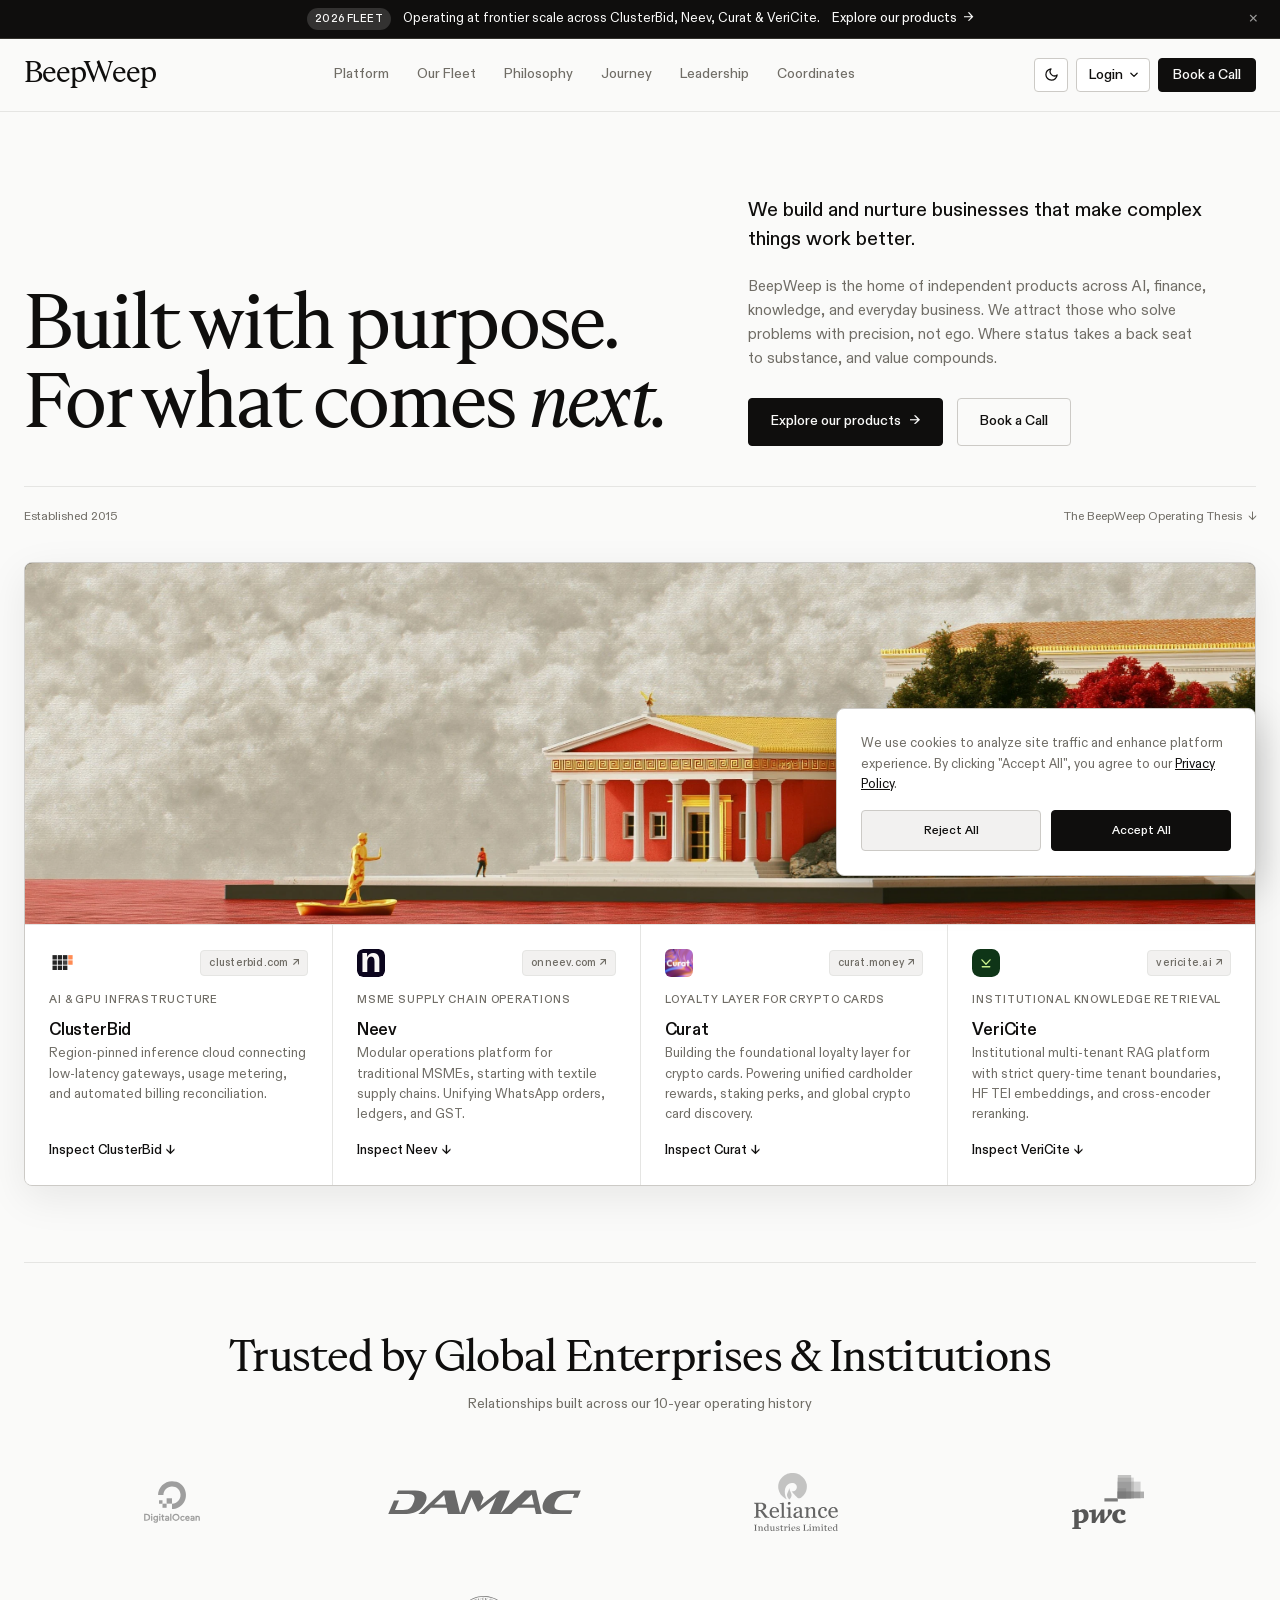
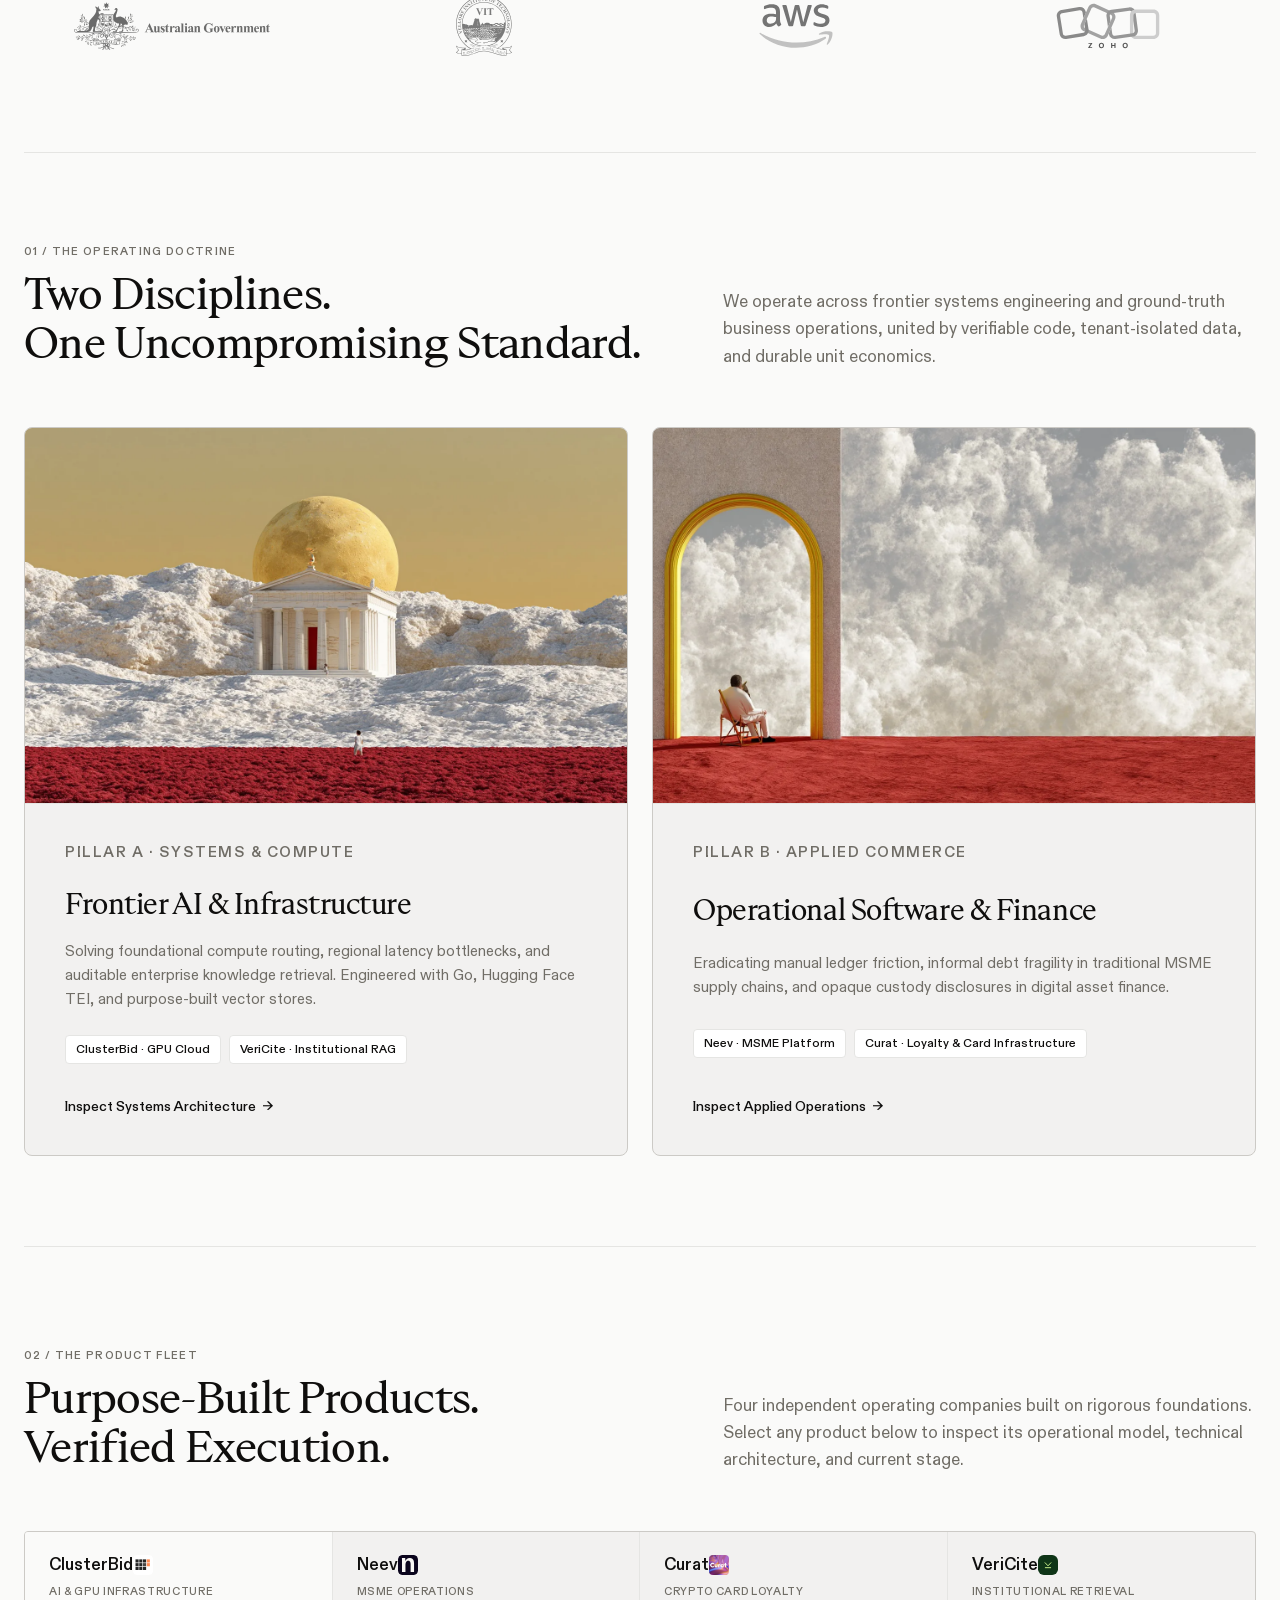
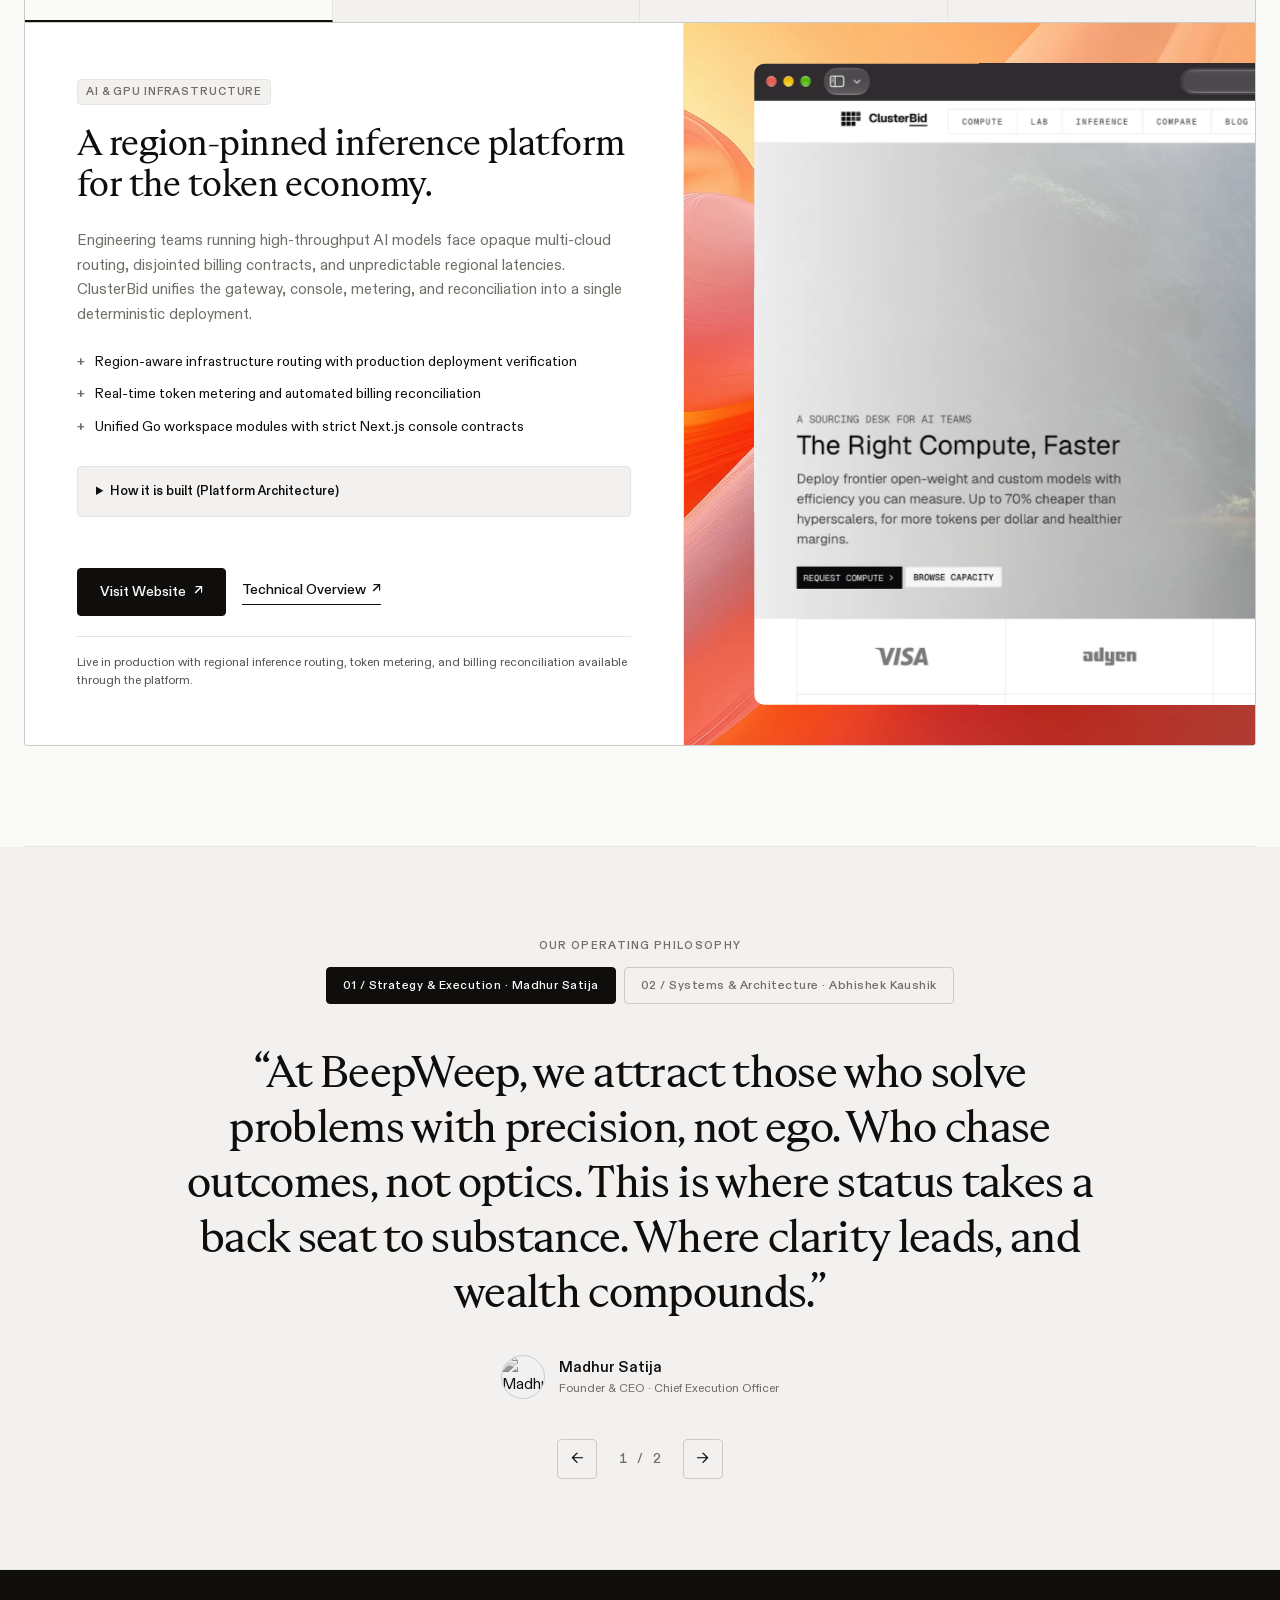
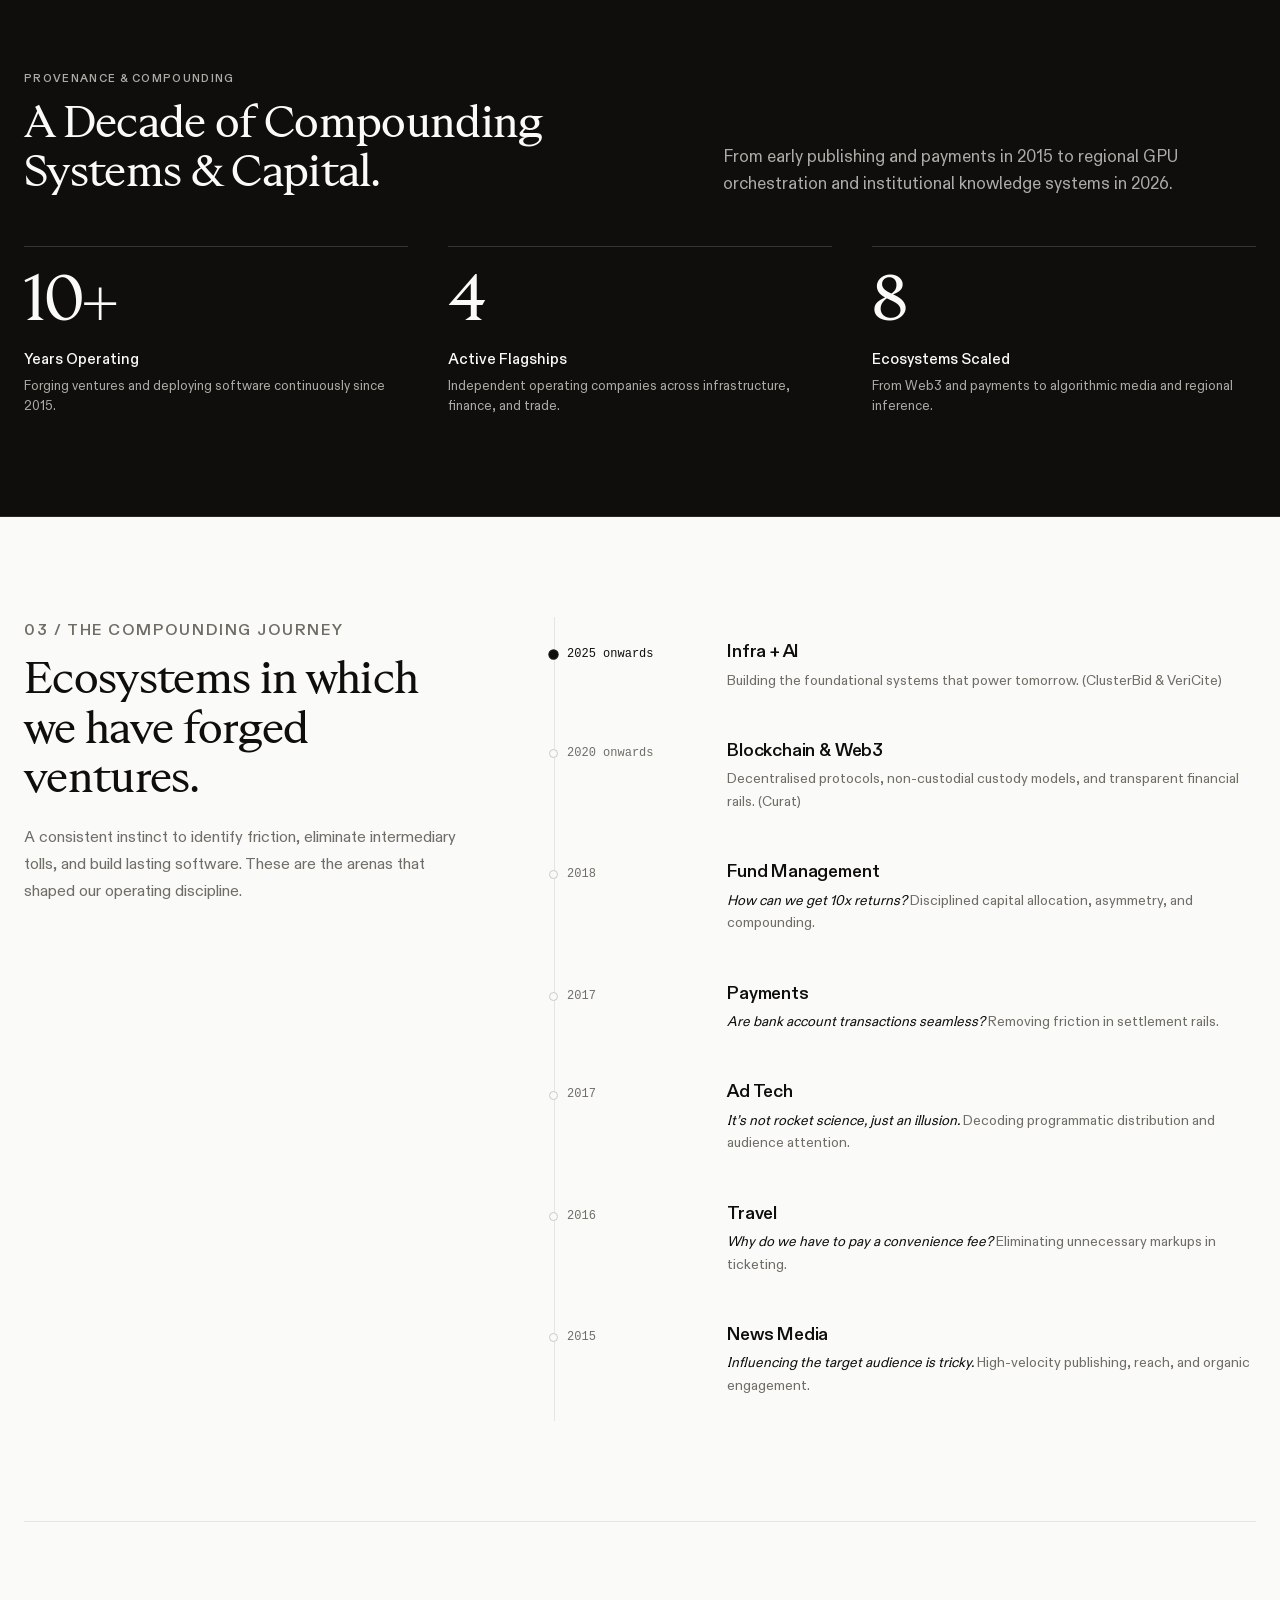
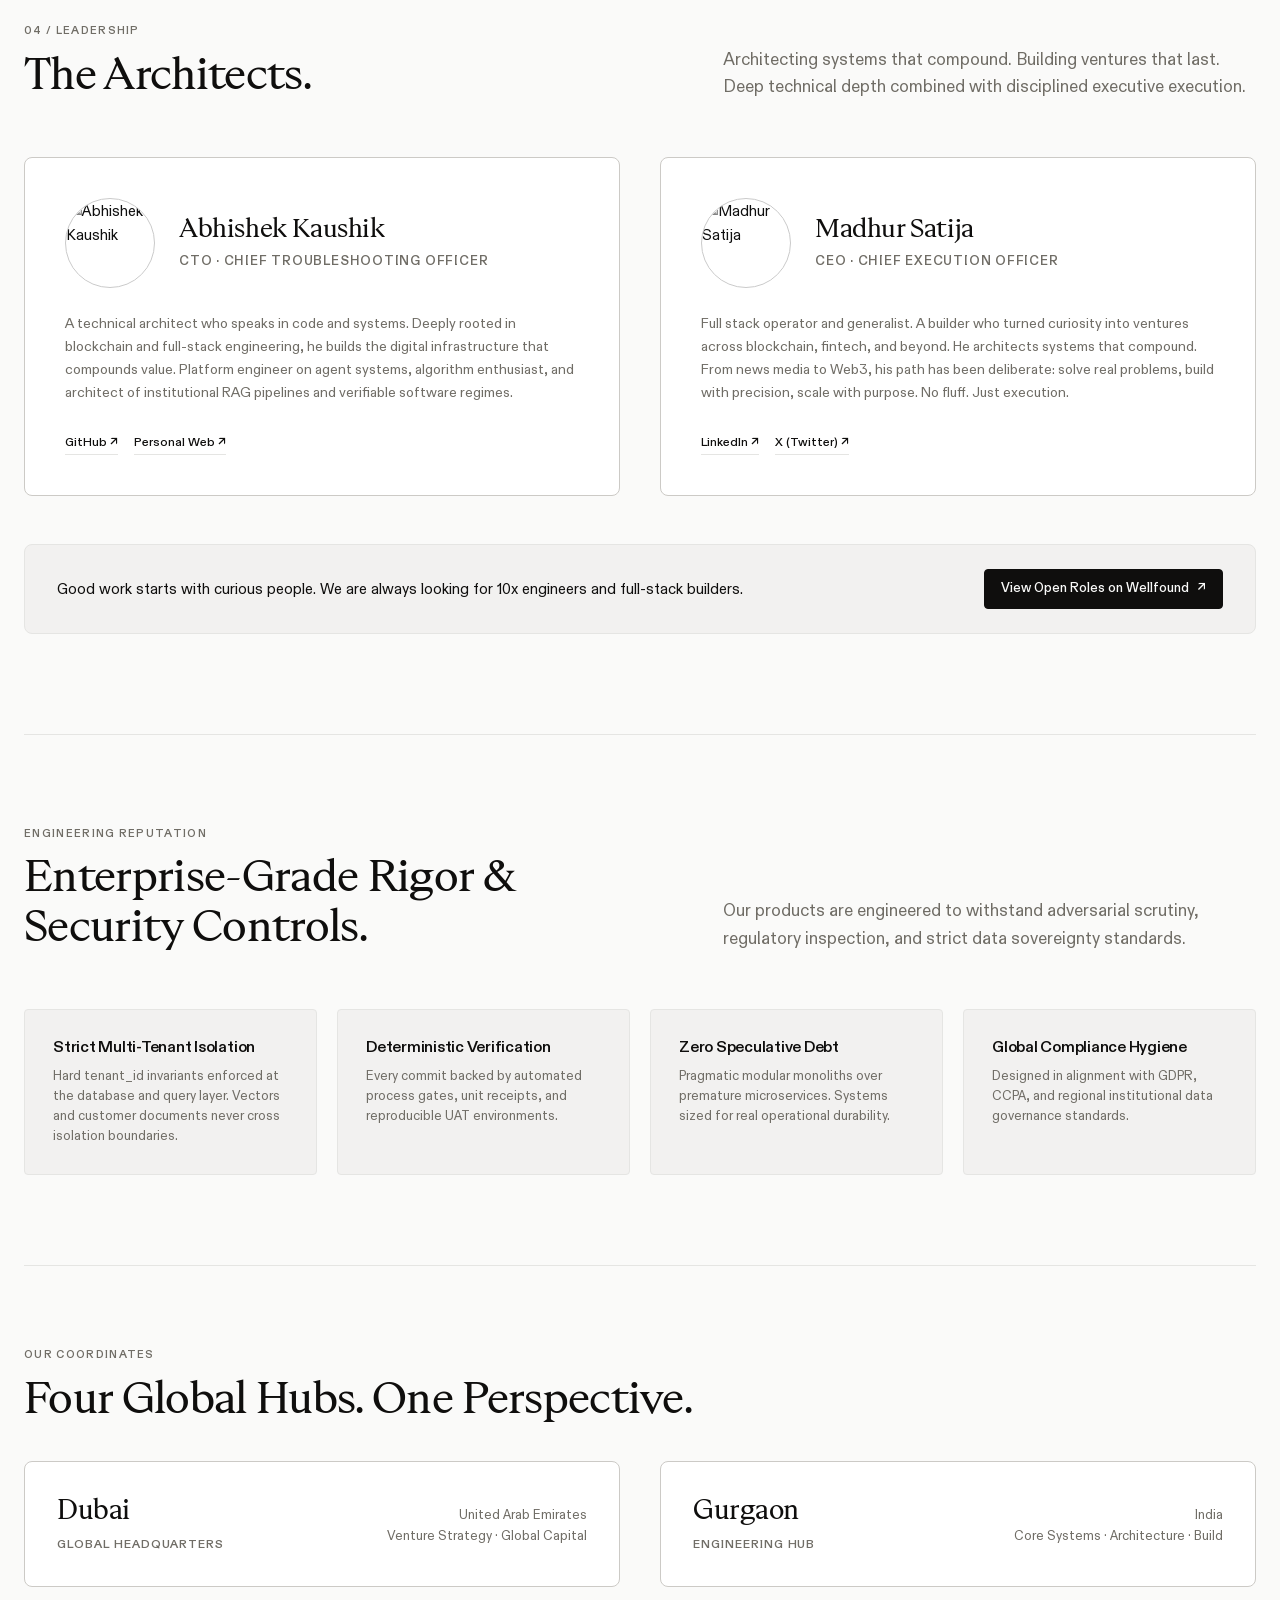
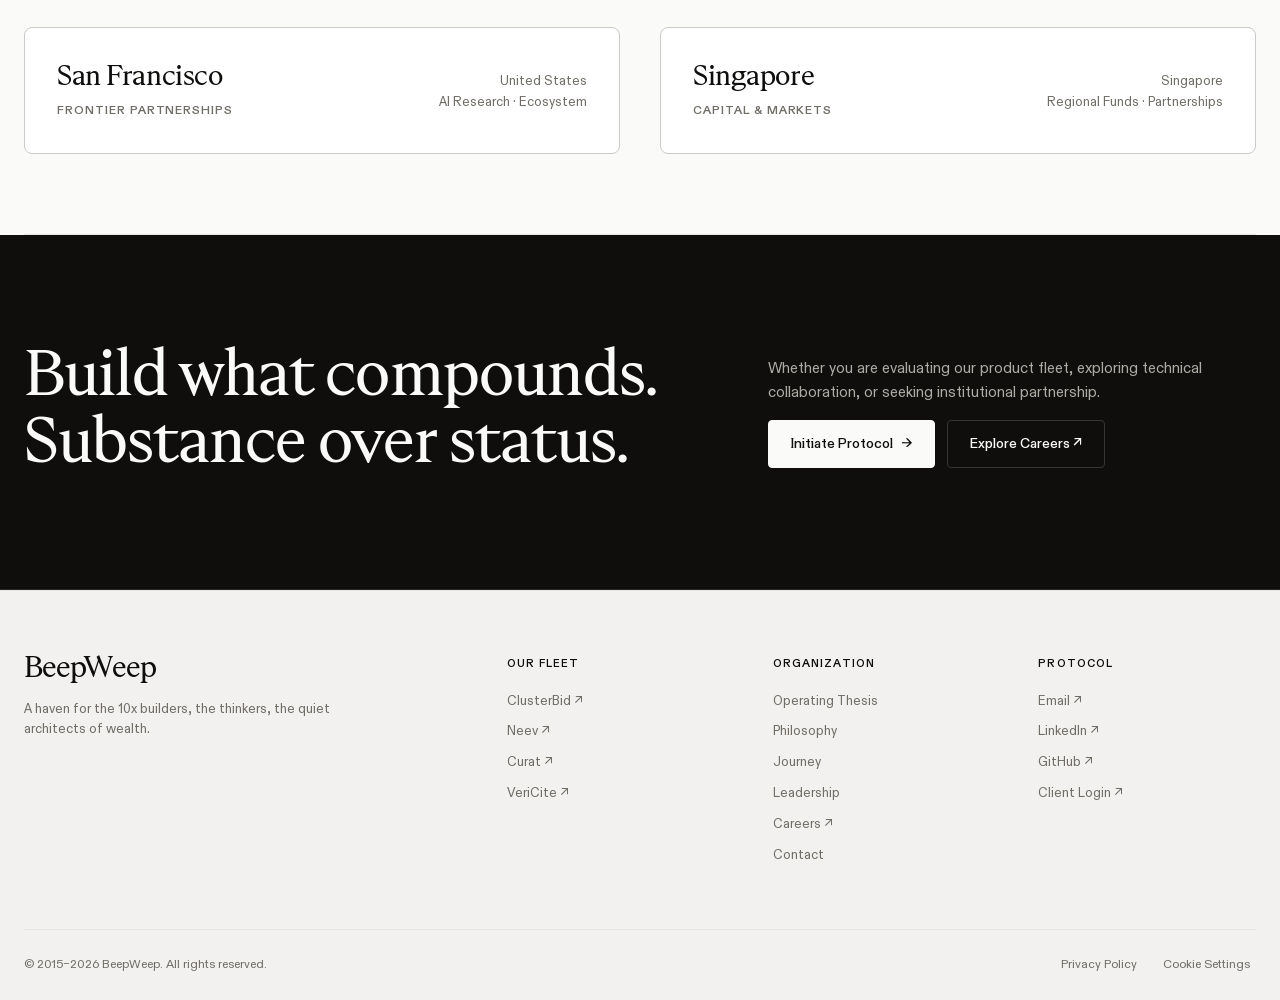
==== commit 3f191b49: "Merge pull request #18 from BW-Ventures/chore/pillar-artwork chore: replace pillar card artwork with" ====
--- a/index.html
+++ b/index.html
@@ -70,8 +70,8 @@
 
       <nav class="site-nav" id="site-nav" aria-label="Main navigation">
         <div class="site-nav-links">
+          <a href="#platform">Platform</a>
           <a href="#fleet">Our Fleet</a>
-          <a href="#platform">Platform</a>
           <a href="#philosophy">Philosophy</a>
           <a href="#journey">Journey</a>
           <a href="#team">Leadership</a>
@@ -354,7 +354,7 @@
       <div class="router-cards">
         <article class="router-card">
           <figure class="router-card-image">
-            <img src="assets/images/pillar-systems.webp" alt="Frontier AI and compute infrastructure interface preview" width="1200" height="750" loading="lazy" />
+            <img src="assets/images/pillar-systems.webp" alt="White temple beneath a golden moon over white terrain and a red field" width="1600" height="896" loading="lazy" />
           </figure>
           <div class="router-card-body">
             <p class="router-card-tag">Pillar A · Systems &amp; Compute</p>
@@ -372,7 +372,7 @@
 
         <article class="router-card">
           <figure class="router-card-image">
-            <img src="assets/images/pillar-commerce.webp" alt="Operational commerce and digital asset intelligence interface preview" width="1200" height="750" loading="lazy" />
+            <img src="assets/images/pillar-commerce.webp" alt="Golden arched doorway opening onto clouds above a red plain" width="1600" height="896" loading="lazy" />
           </figure>
           <div class="router-card-body">
             <p class="router-card-tag">Pillar B · Applied Commerce</p>
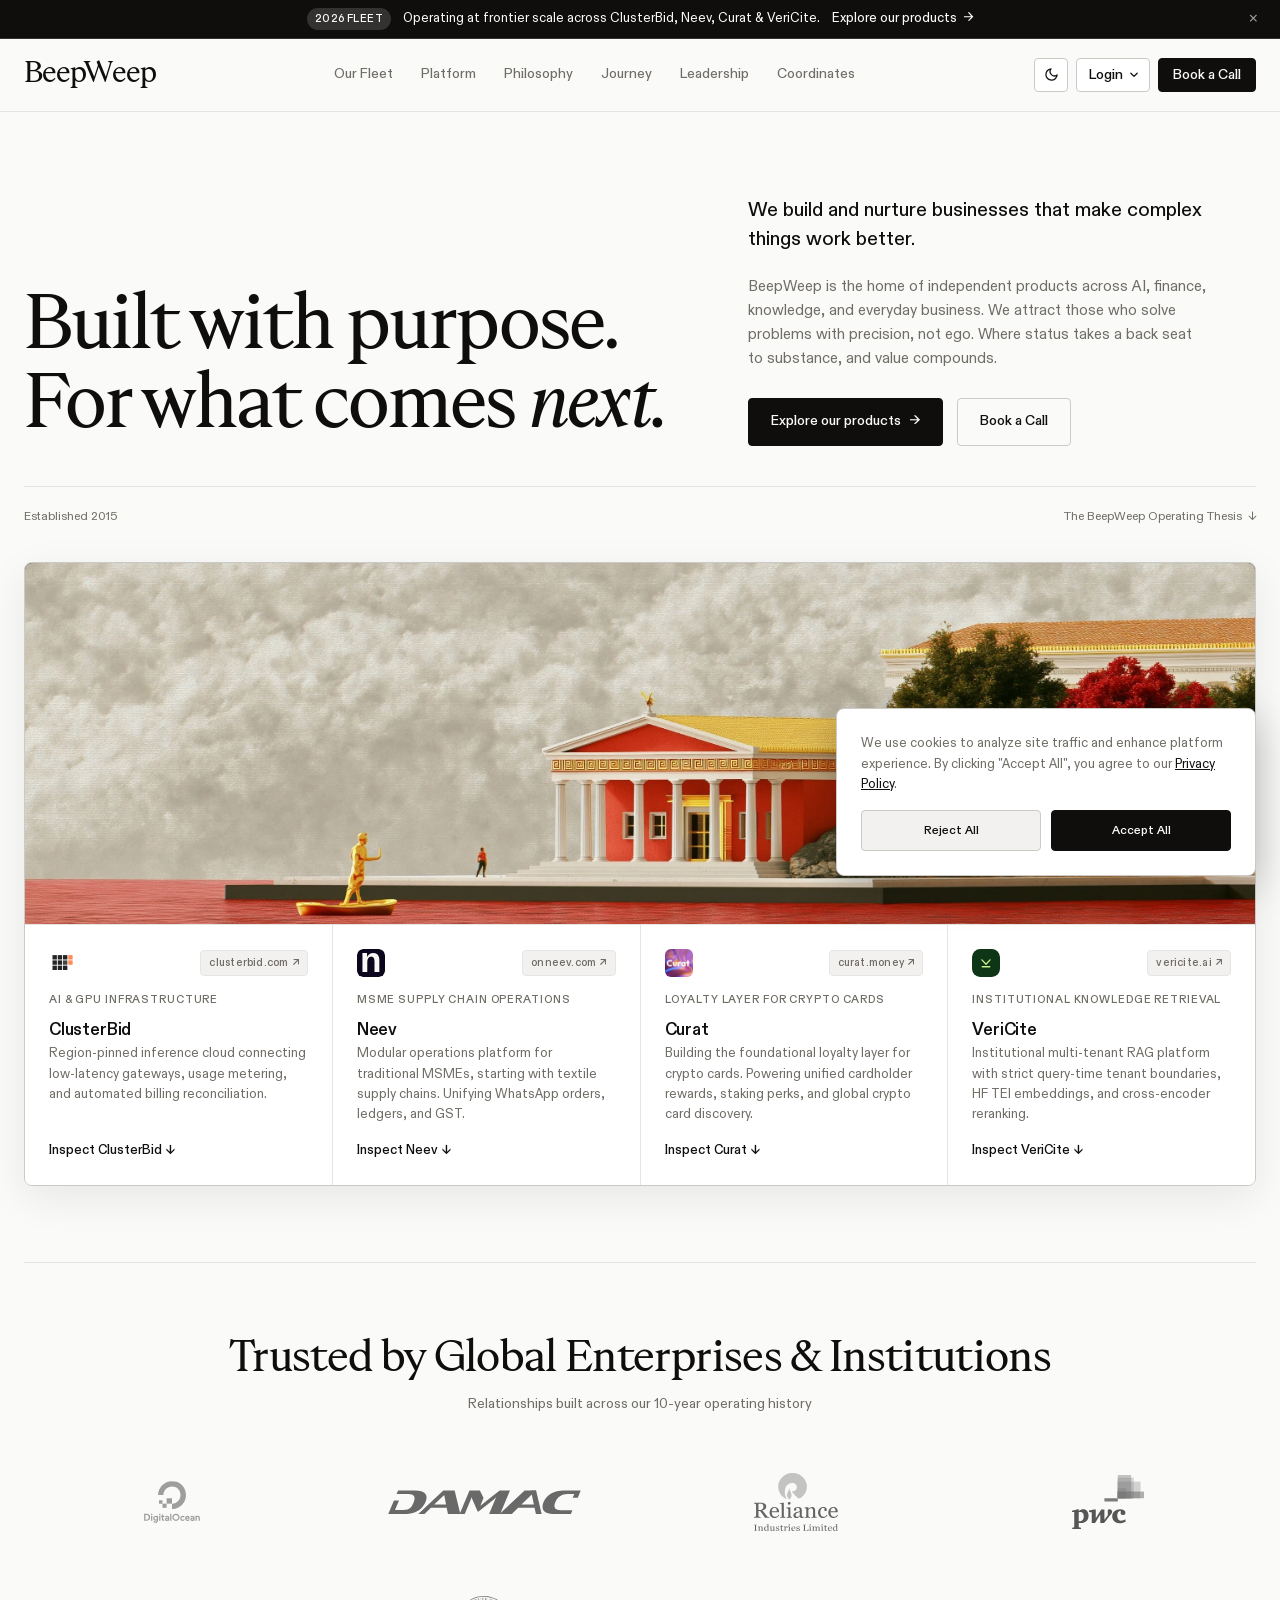
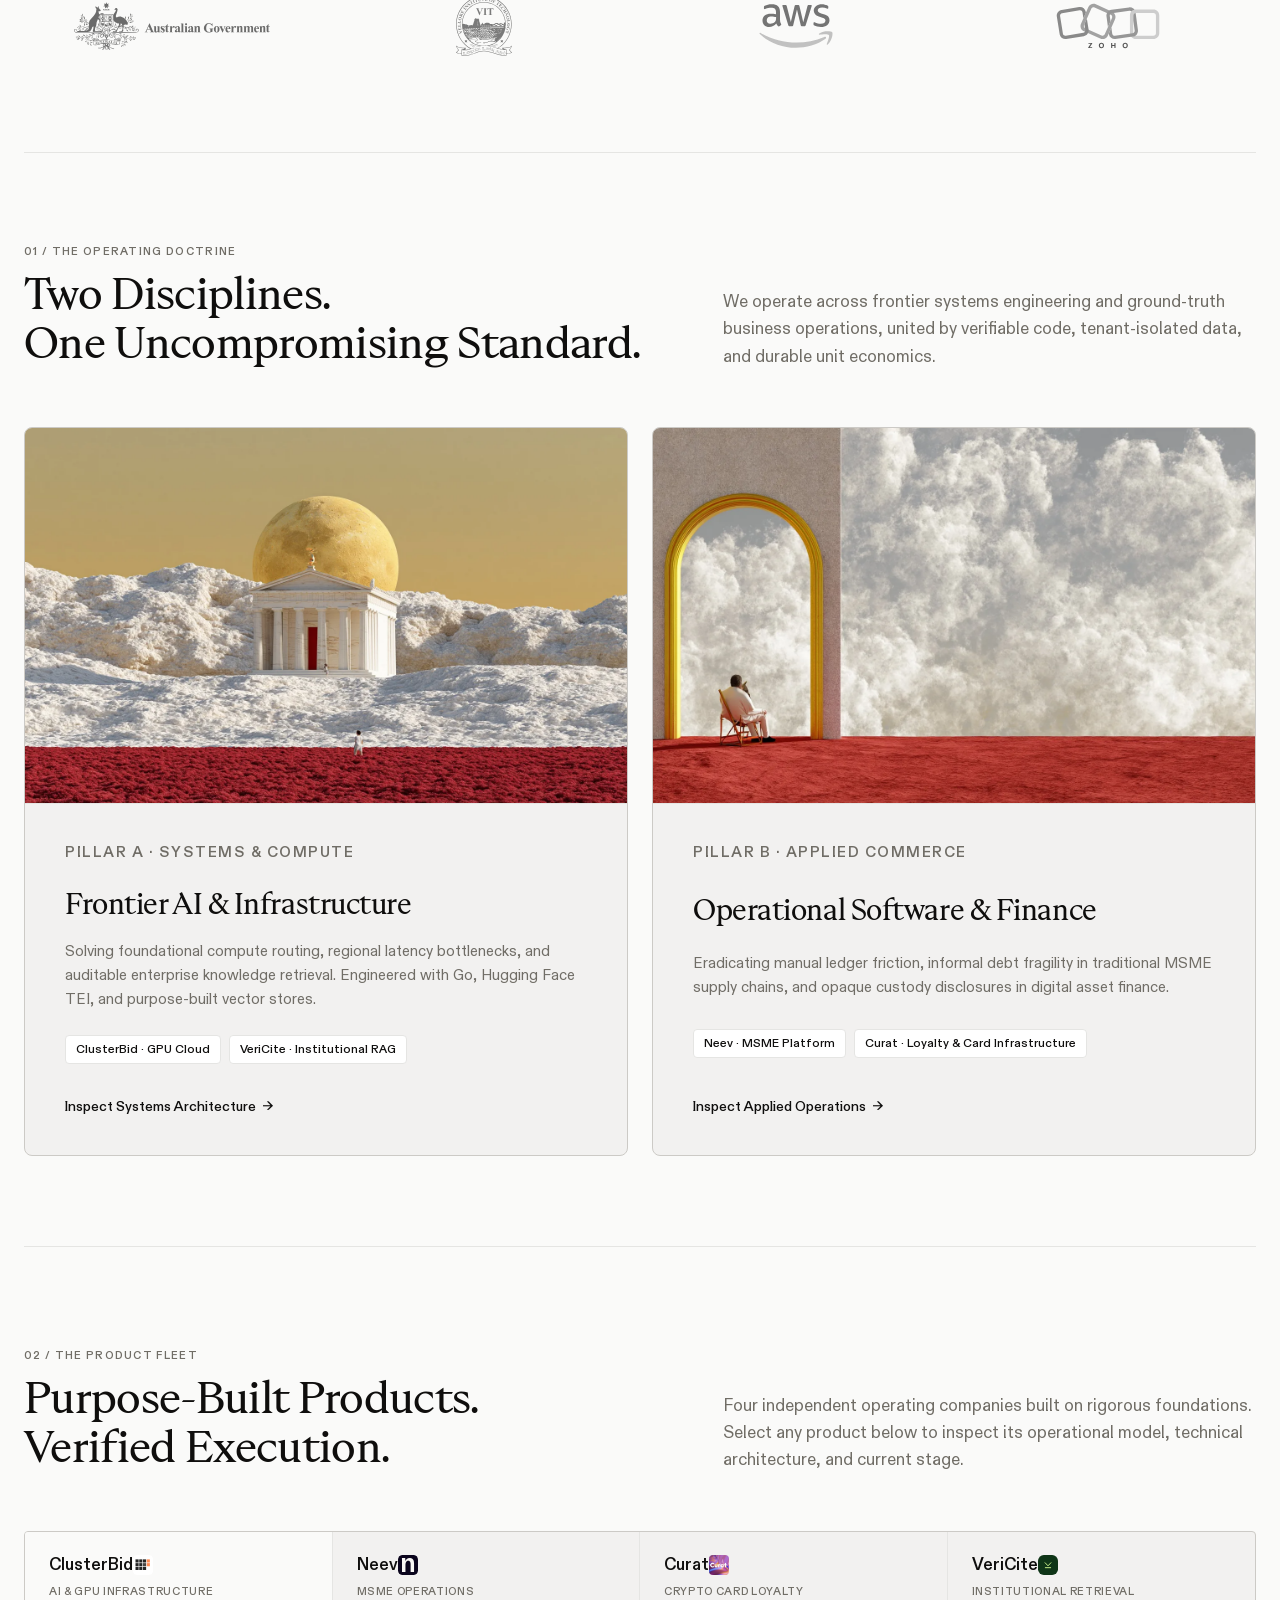
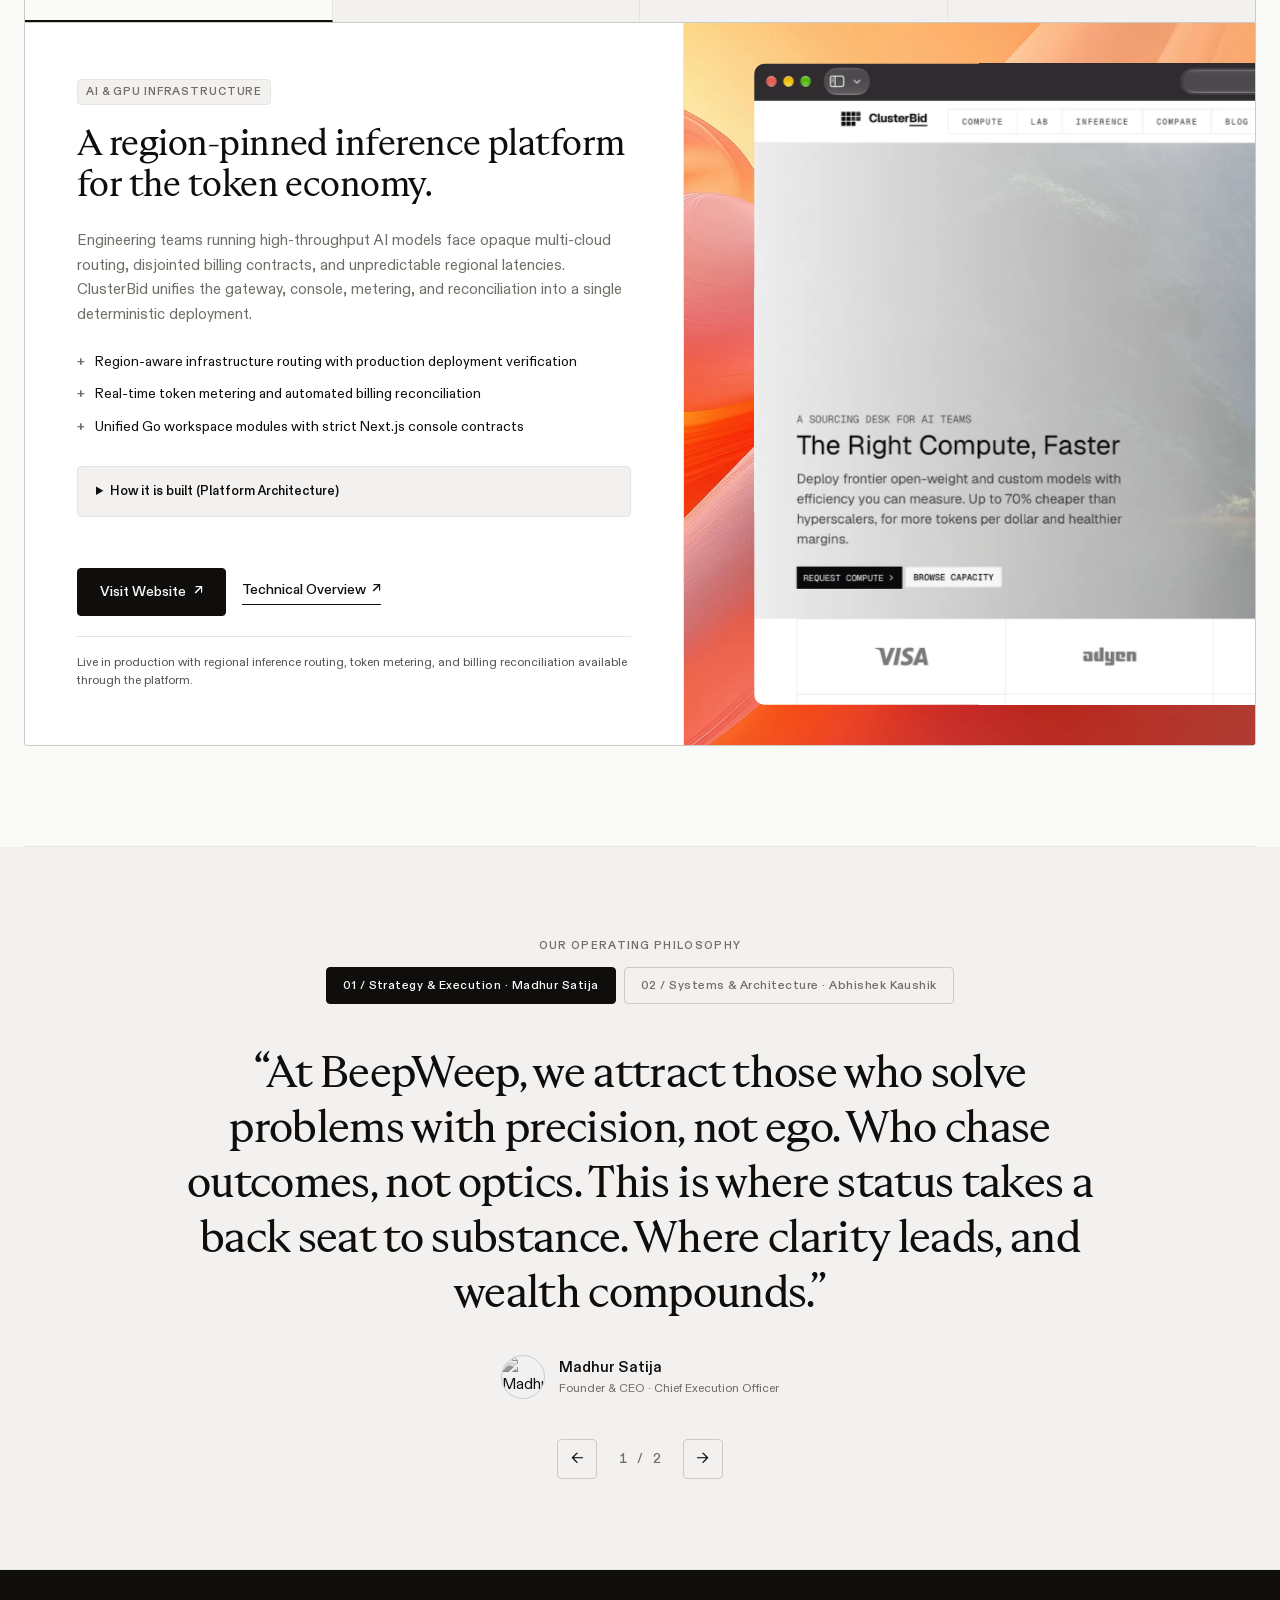
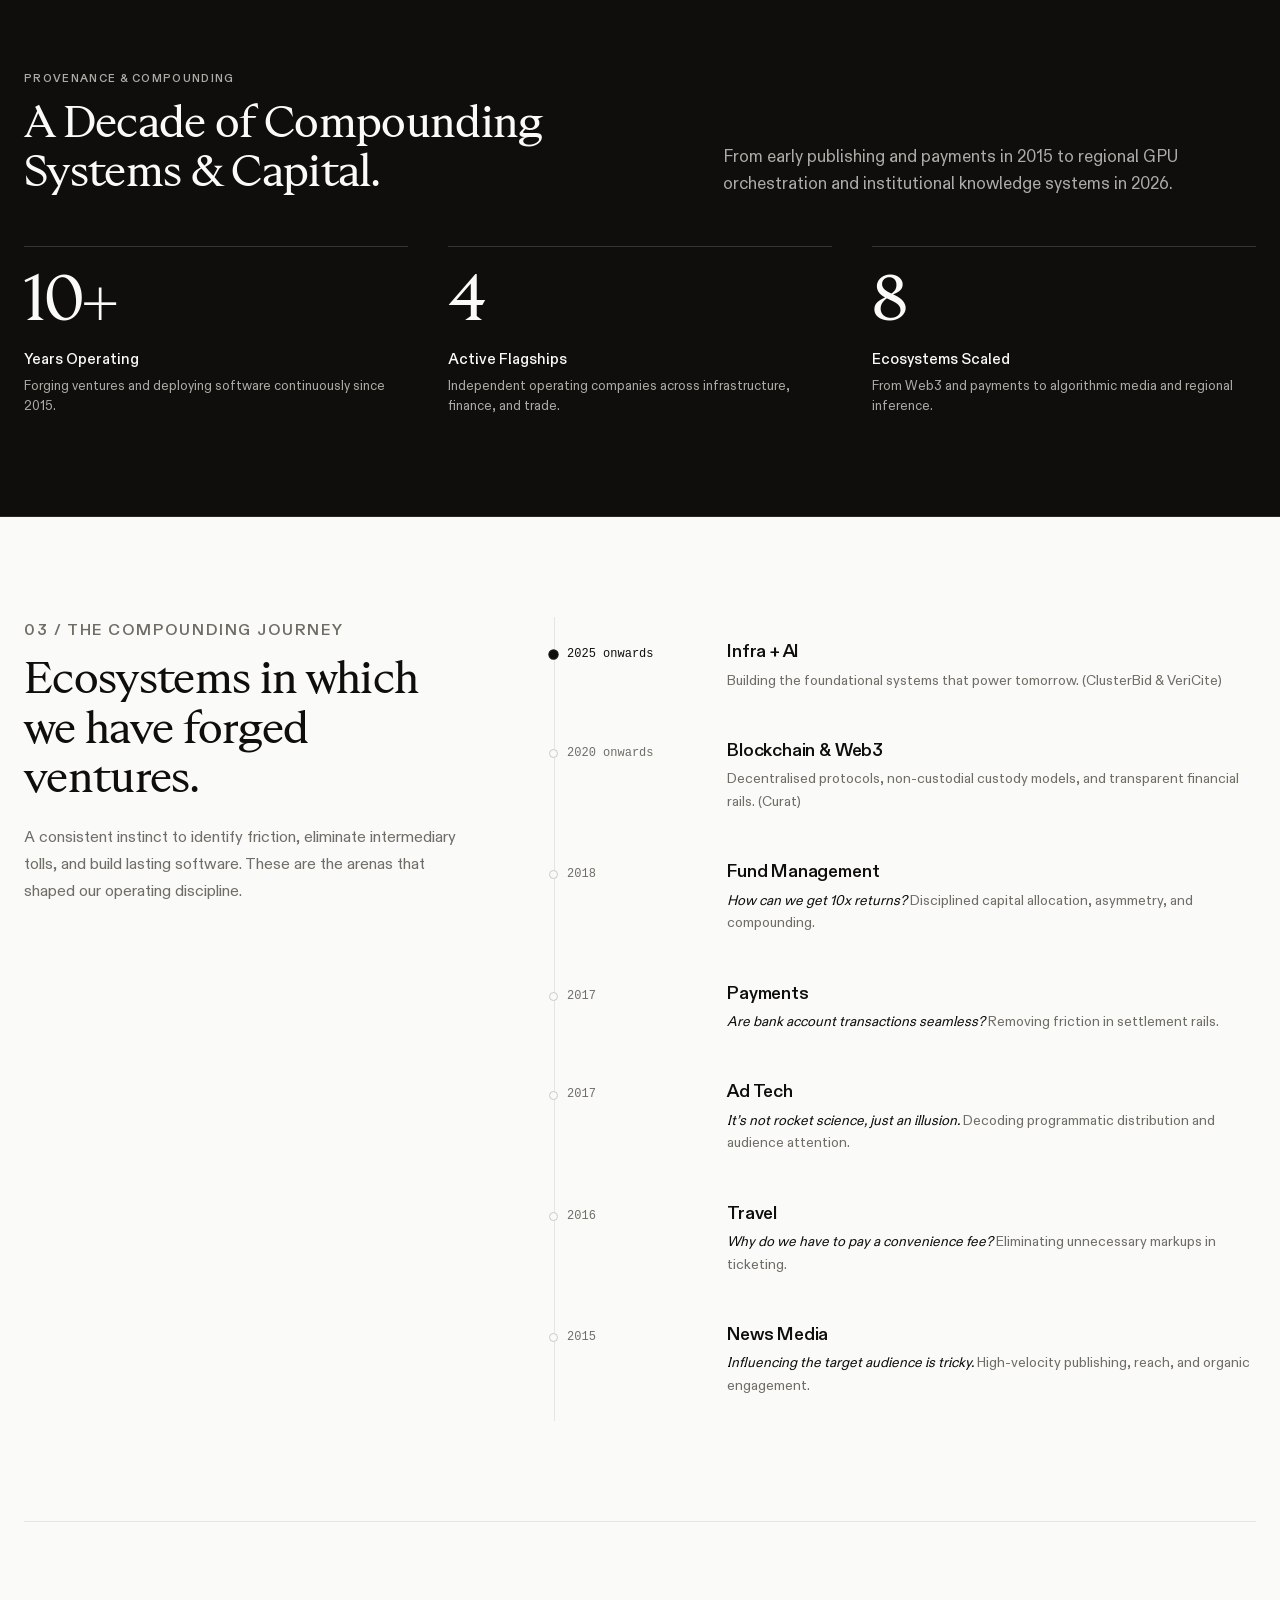
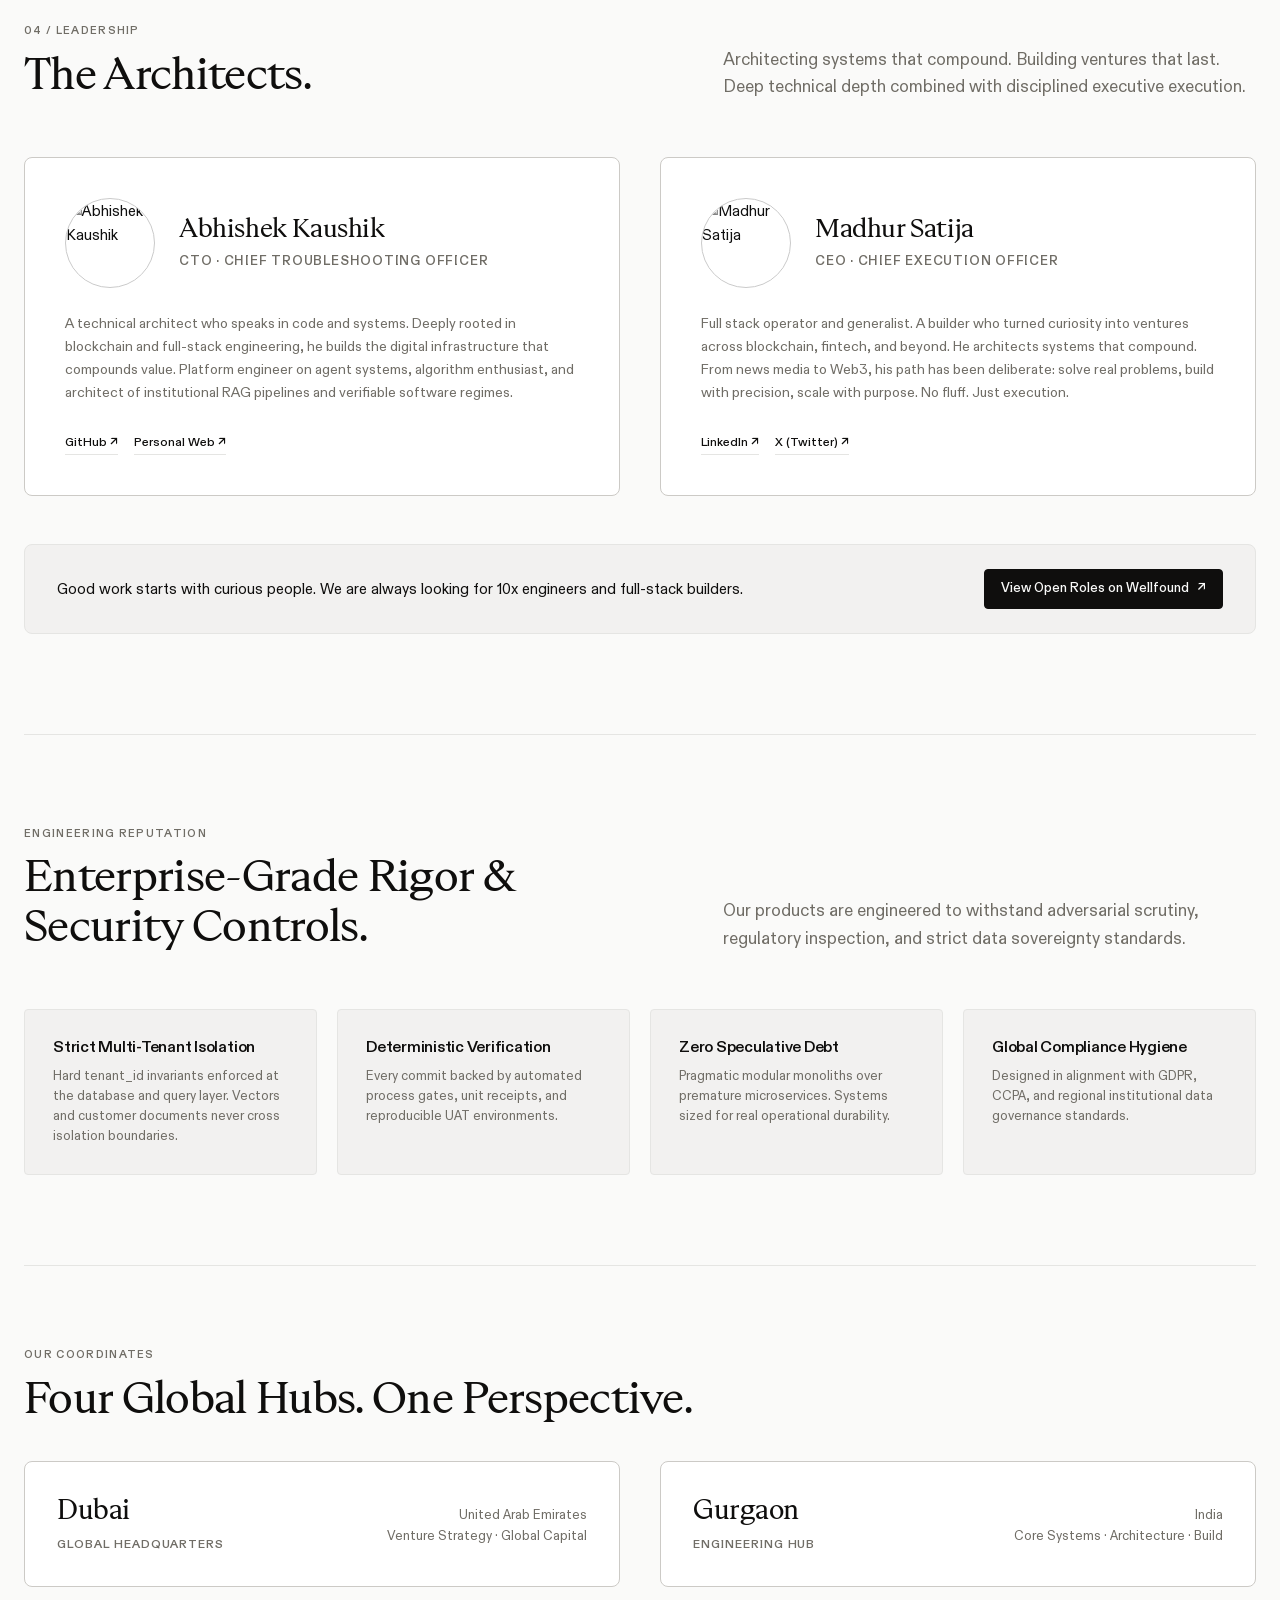
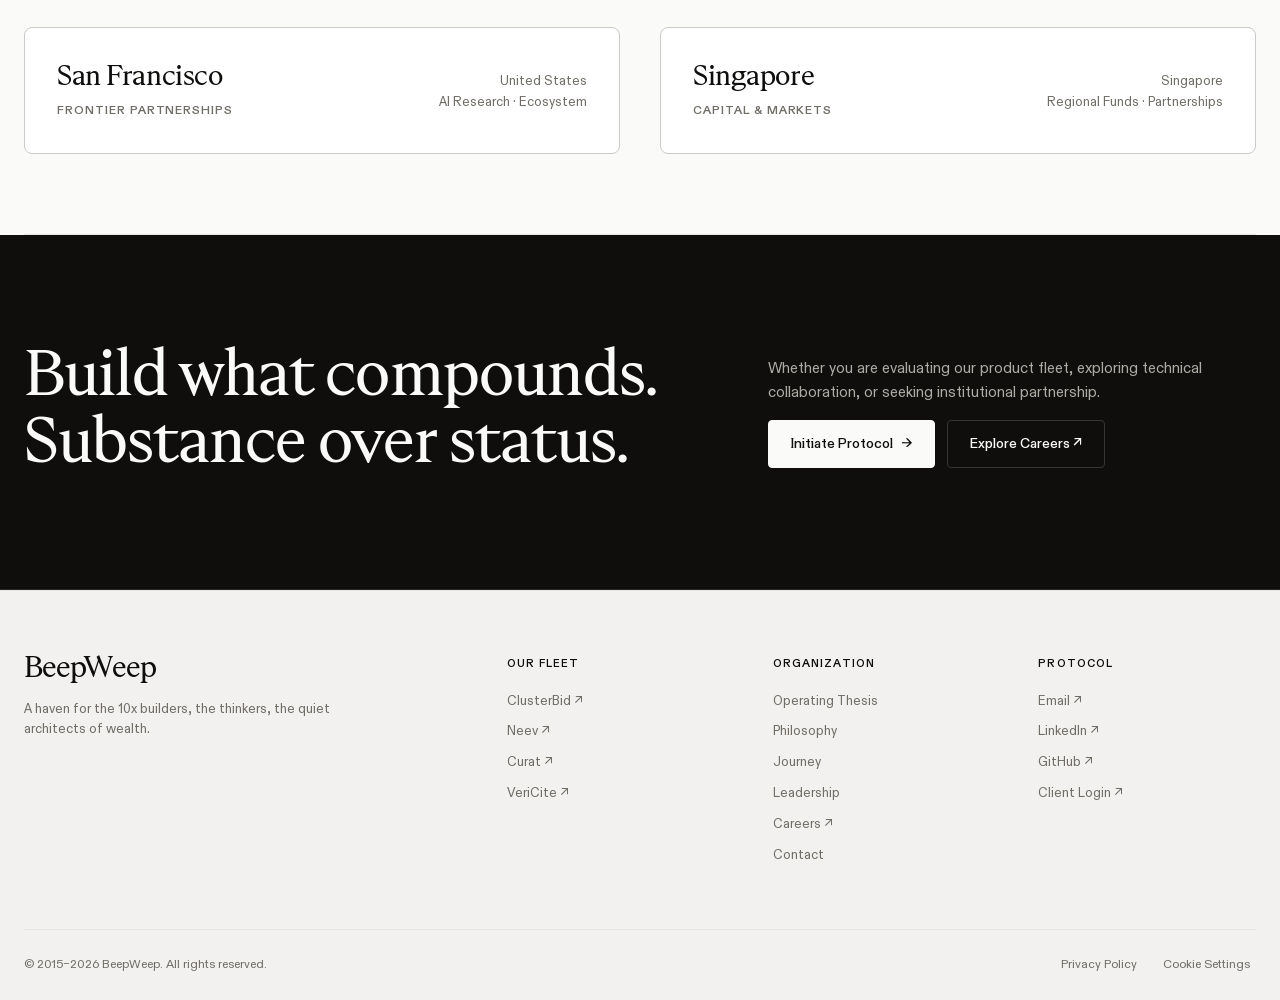
==== commit 5979201c: "Merge pull request #19 from BW-Ventures/chore/swap-nav-order chore: list Our Fleet before Platform i" ====
--- a/index.html
+++ b/index.html
@@ -70,8 +70,8 @@
 
       <nav class="site-nav" id="site-nav" aria-label="Main navigation">
         <div class="site-nav-links">
+          <a href="#fleet">Our Fleet</a>
           <a href="#platform">Platform</a>
-          <a href="#fleet">Our Fleet</a>
           <a href="#philosophy">Philosophy</a>
           <a href="#journey">Journey</a>
           <a href="#team">Leadership</a>
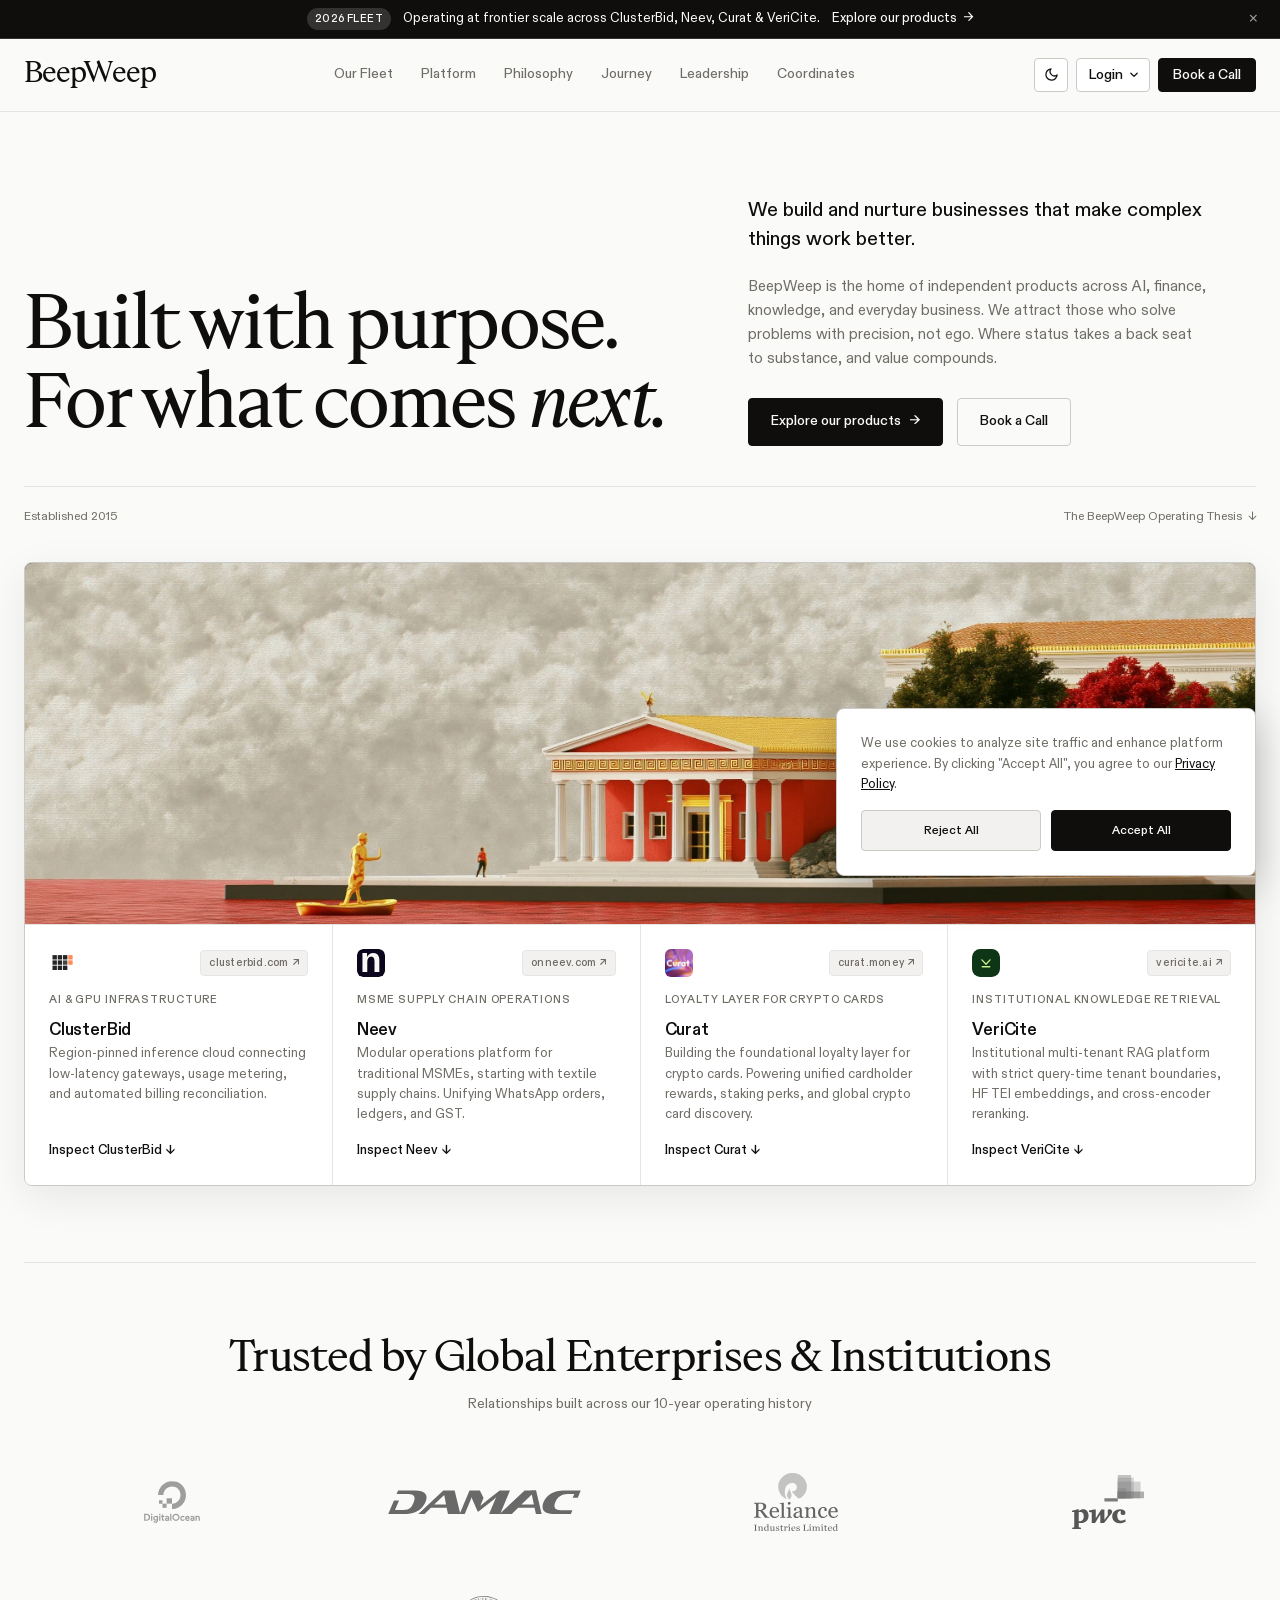
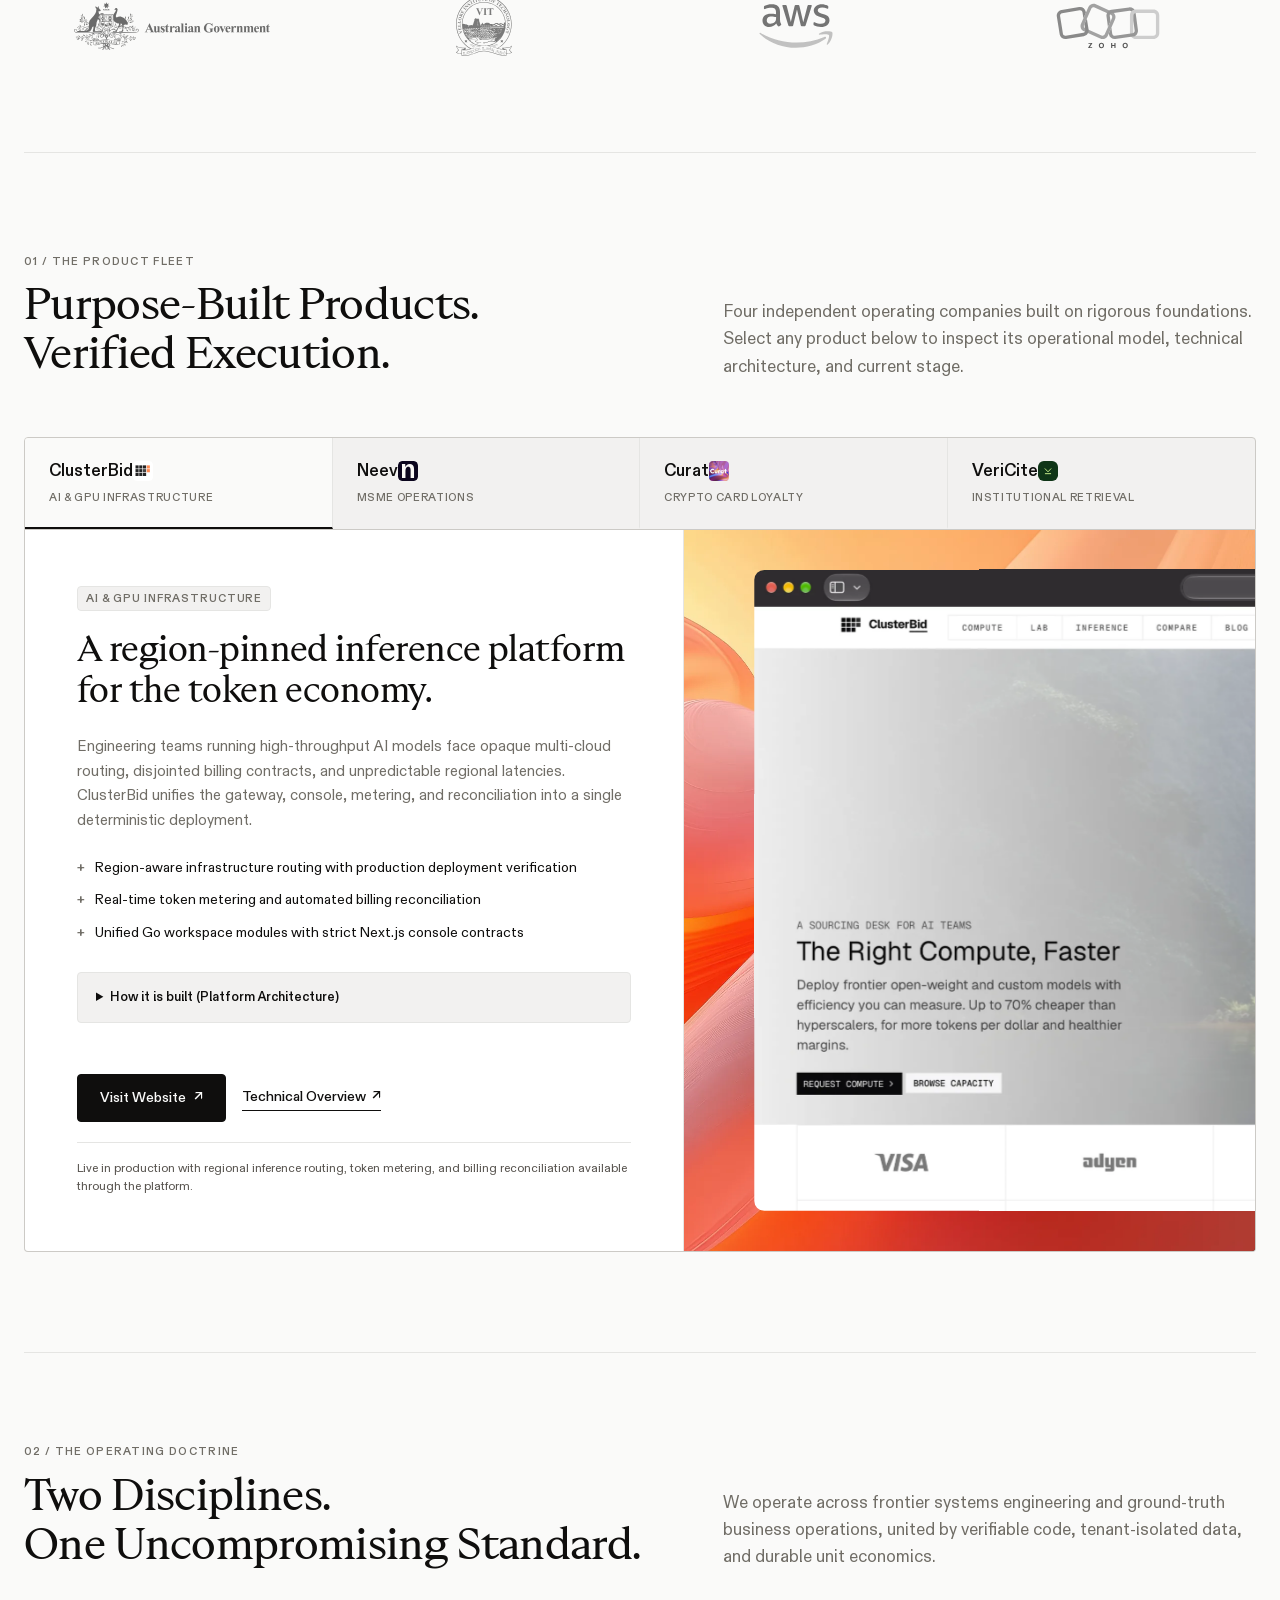
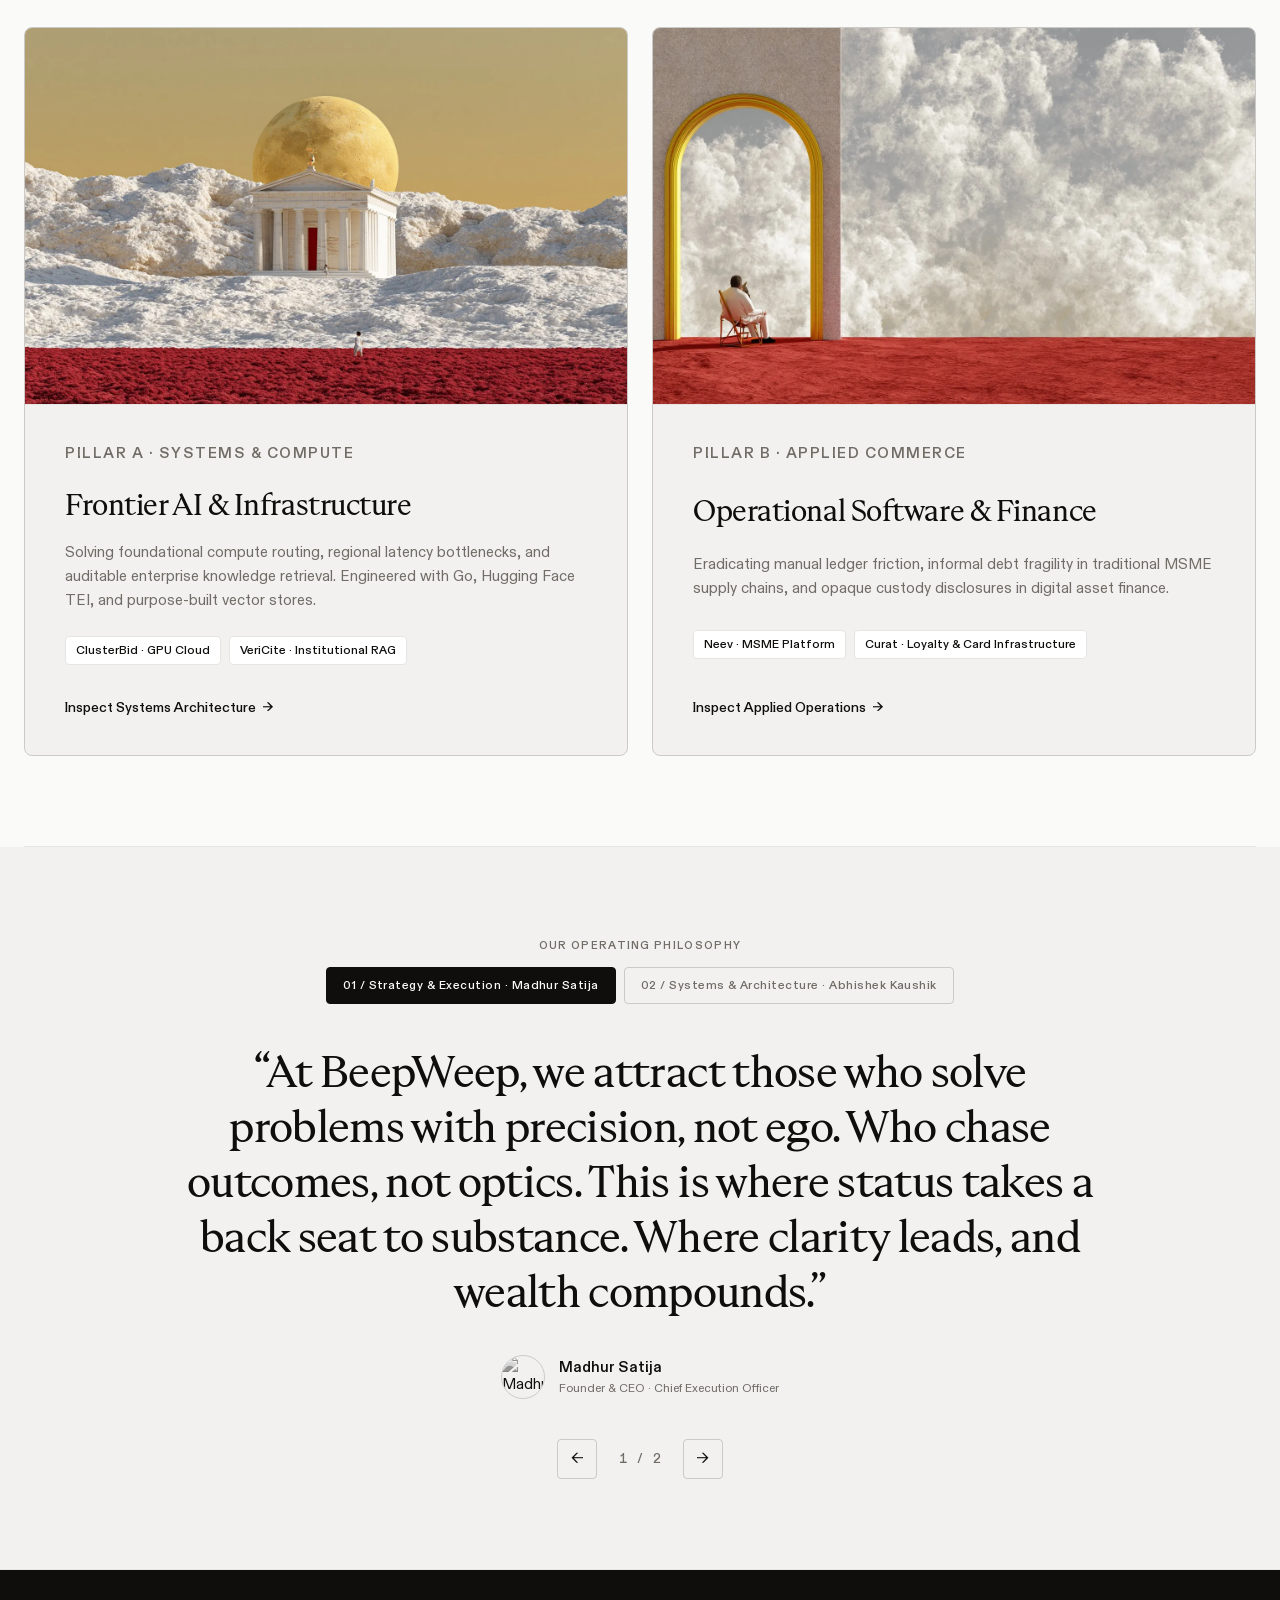
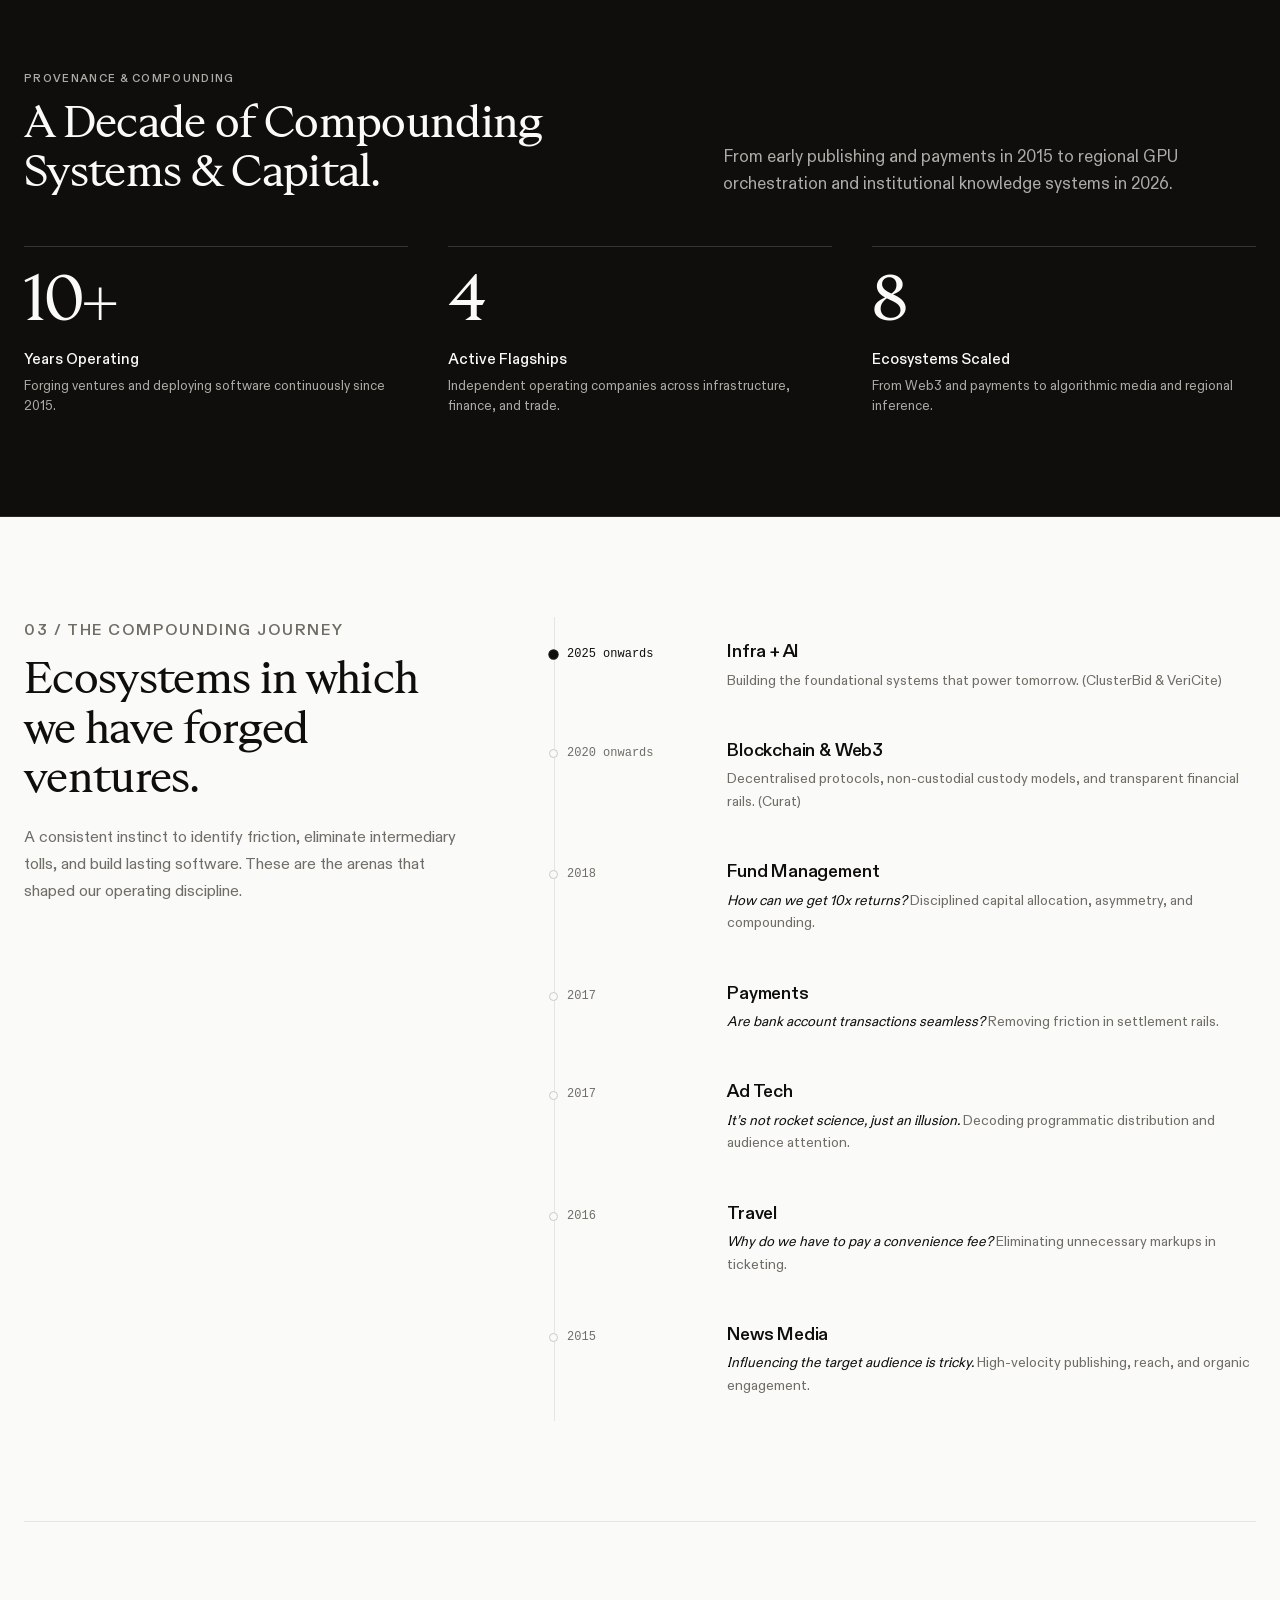
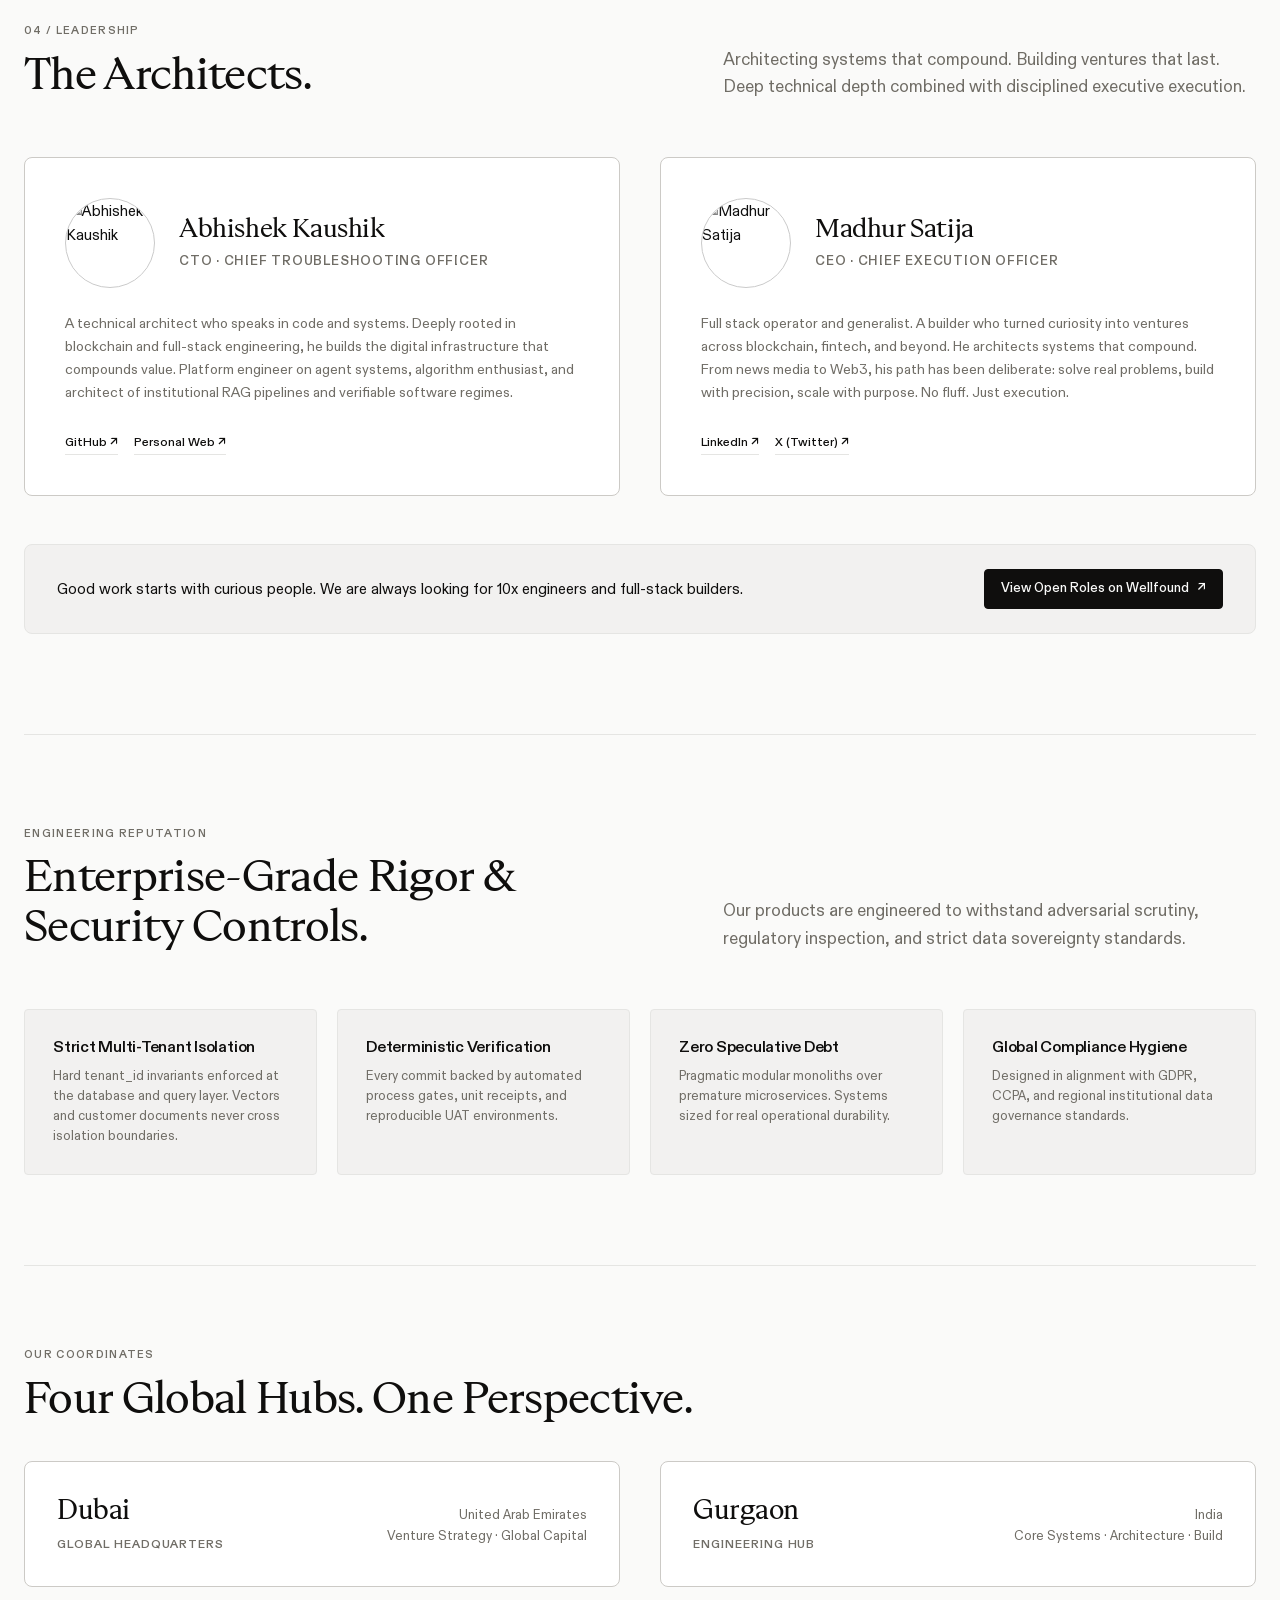
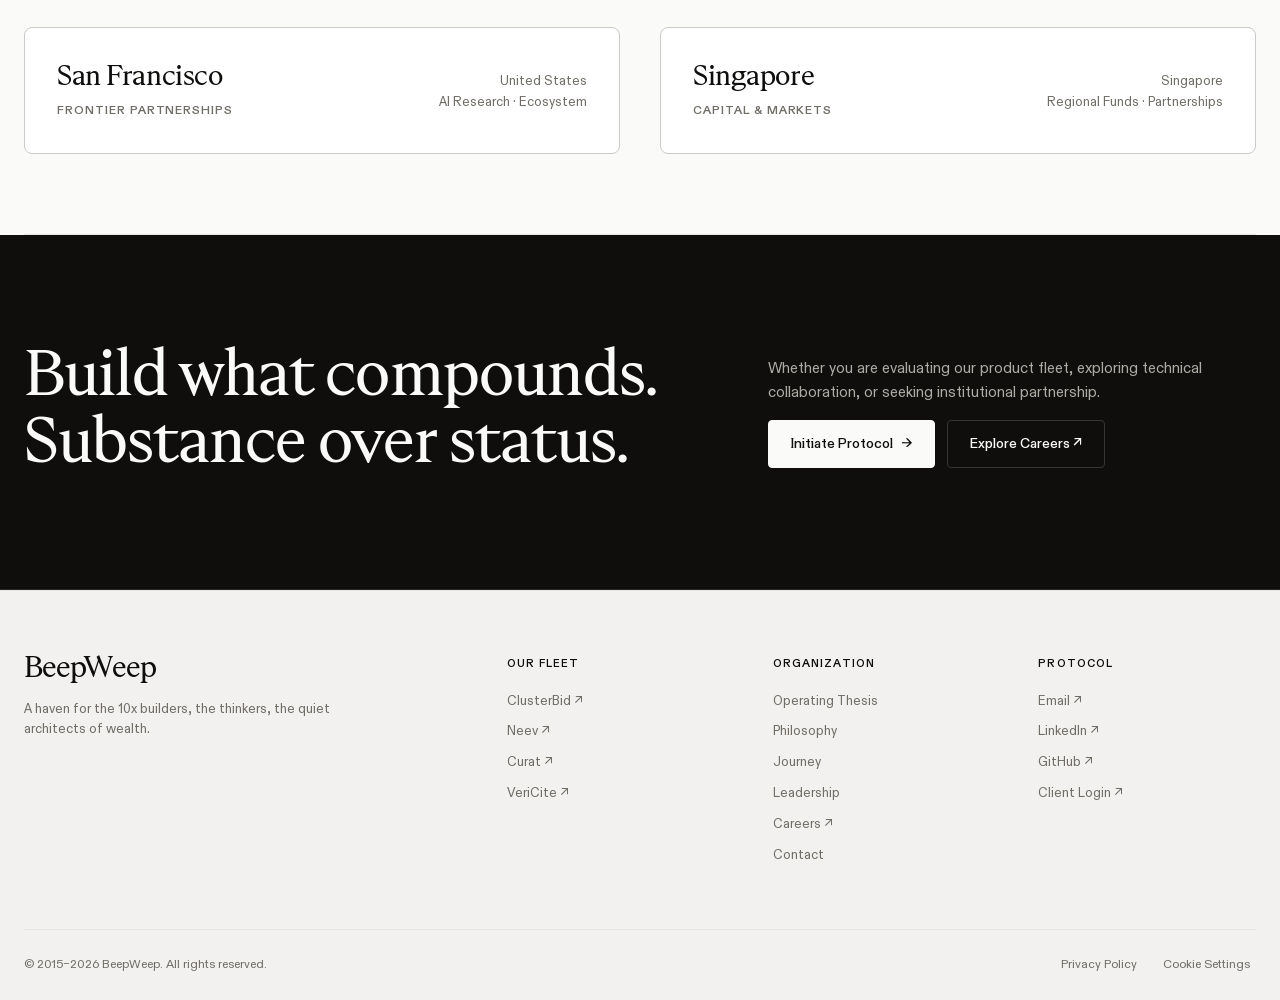
==== commit 1b7f685f: "chore: move fleet section above platform with matching order" ====
--- a/index.html
+++ b/index.html
@@ -47,7 +47,7 @@
       } catch (e) {}
     })();
   </script>
-  <script src="assets/js/main-v10.js?v=2" defer></script>
+  <script src="assets/js/main-v10.js?v=3" defer></script>
 </head>
 
 <body>
@@ -339,11 +339,234 @@
       </div>
     </section>
 
+    <!-- Deep Fleet Showcase (Interactive Tabs) -->
+    <section class="fleet-section container" id="fleet" aria-labelledby="fleet-title">
+      <div class="section-header-split">
+        <div>
+          <p class="section-eyebrow">01 / The Product Fleet</p>
+          <h2 id="fleet-title">Purpose-Built Products.<br>Verified Execution.</h2>
+        </div>
+        <p class="section-lead">
+          Four independent operating companies built on rigorous foundations. Select any product below to inspect its operational model, technical architecture, and current stage.
+        </p>
+      </div>
+
+      <!-- Tab Buttons -->
+      <div class="product-tabs-bar" data-product-tabs role="tablist" aria-label="Explore our products">
+        <button class="product-tab-btn" role="tab" aria-selected="true" aria-controls="clusterbid" id="tab-clusterbid" type="button">
+          <span class="tab-btn-title">
+            <span>ClusterBid</span>
+            <img src="assets/images/product-logos/icon-clusterbid.svg" alt="" class="tab-btn-icon" width="20" height="20" aria-hidden="true" />
+          </span>
+          <span class="tab-btn-category">AI &amp; GPU Infrastructure</span>
+        </button>
+
+        <button class="product-tab-btn" role="tab" aria-selected="false" aria-controls="neev" id="tab-neev" type="button" tabindex="-1">
+          <span class="tab-btn-title">
+            <span>Neev</span>
+            <img src="assets/images/product-logos/icon-neev.svg" alt="" class="tab-btn-icon" width="20" height="20" aria-hidden="true" />
+          </span>
+          <span class="tab-btn-category">MSME Operations</span>
+        </button>
+
+        <button class="product-tab-btn" role="tab" aria-selected="false" aria-controls="curat" id="tab-curat" type="button" tabindex="-1">
+          <span class="tab-btn-title">
+            <span>Curat</span>
+            <img src="assets/images/product-logos/icon-curat.png" alt="" class="tab-btn-icon" width="20" height="20" aria-hidden="true" />
+          </span>
+          <span class="tab-btn-category">Crypto Card Loyalty</span>
+        </button>
+
+        <button class="product-tab-btn" role="tab" aria-selected="false" aria-controls="vericite" id="tab-vericite" type="button" tabindex="-1">
+          <span class="tab-btn-title">
+            <span>VeriCite</span>
+            <img src="assets/images/product-logos/icon-vericite.svg" alt="" class="tab-btn-icon" width="20" height="20" aria-hidden="true" />
+          </span>
+          <span class="tab-btn-category">Institutional Retrieval</span>
+        </button>
+      </div>
+
+      <!-- Tab Panels -->
+      <div class="product-panels-container">
+        <!-- Panel 1: ClusterBid -->
+        <section class="product-panel" id="clusterbid" role="tabpanel" aria-labelledby="tab-clusterbid">
+          <div class="product-copy">
+            <div>
+              <div class="product-header-badges">
+                <span class="badge-tag">AI &amp; GPU Infrastructure</span>
+              </div>
+              <h3>A region-pinned inference platform for the token economy.</h3>
+              <p class="problem-statement">
+                Engineering teams running high-throughput AI models face opaque multi-cloud routing, disjointed billing contracts, and unpredictable regional latencies. ClusterBid unifies the gateway, console, metering, and reconciliation into a single deterministic deployment.
+              </p>
+
+              <ul class="product-features-list">
+                <li>Region-aware infrastructure routing with production deployment verification</li>
+                <li>Real-time token metering and automated billing reconciliation</li>
+                <li>Unified Go workspace modules with strict Next.js console contracts</li>
+              </ul>
+
+              <details class="architecture-details">
+                <summary>How it is built (Platform Architecture)</summary>
+                <p>Go workspace services, Next.js console client, Helm overlays, production infrastructure with valid TLS, and automated process-gate tooling.</p>
+              </details>
+            </div>
+
+            <div>
+              <div class="product-actions-bar">
+                <a class="button" href="https://clusterbid.com" target="_blank" rel="noopener">Visit Website <span aria-hidden="true">↗</span></a>
+                <a class="text-link" href="https://akaushik.org/work/clusterbid" target="_blank" rel="noopener">Technical Overview <span aria-hidden="true">↗</span></a>
+              </div>
+              <p class="product-qualification">
+                Live in production with regional inference routing, token metering, and billing reconciliation available through the platform.
+              </p>
+            </div>
+          </div>
+
+          <div class="product-visual product-visual--layered">
+            <figure class="product-interface-figure product-visual-stack">
+              <img class="product-visual-background" src="assets/images/product-clusterbid-background.webp" alt="" width="2560" height="1435" aria-hidden="true" />
+              <img class="product-visual-foreground" src="assets/images/product-clusterbid-overlay.webp?v=2" alt="ClusterBid homepage hero showing The Right Compute, Faster over forest gateway art" width="2475" height="1464" />
+            </figure>
+          </div>
+        </section>
+
+        <!-- Panel 2: Neev -->
+        <section class="product-panel" id="neev" role="tabpanel" aria-labelledby="tab-neev">
+          <div class="product-copy">
+            <div>
+              <div class="product-header-badges">
+                <span class="badge-tag">MSME Supply Chain Operations</span>
+              </div>
+              <h3>Bringing operational intelligence to businesses still run on paper.</h3>
+              <p class="problem-statement">
+                63 million Indian MSMEs run on WhatsApp messages, paper ledgers, and fragile memory. Generic ERPs fail because they demand foreign workflows. Neev meets operators in their daily rhythm and removes friction where it actually hurts.
+              </p>
+
+              <ul class="product-features-list">
+                <li>Order capture and balance reconciliation tailored to textile distribution</li>
+                <li>Strict tenant_id persistence boundaries in a robust modular monolith</li>
+                <li>Operator-in-control AI assistance that reduces typing without removing human judgment</li>
+              </ul>
+
+              <details class="architecture-details">
+                <summary>How it is built (Platform Architecture)</summary>
+                <p>Next.js on Postgres-backed monolith, strict tenant_id database invariants, domain models for textile orders and ledgers, and custom process-gate automation.</p>
+              </details>
+            </div>
+
+            <div>
+              <div class="product-actions-bar">
+                <a class="button" href="https://app.onneev.com" target="_blank" rel="noopener">Visit Website <span aria-hidden="true">↗</span></a>
+                <a class="text-link" href="https://akaushik.org/work/neev" target="_blank" rel="noopener">Technical Overview <span aria-hidden="true">↗</span></a>
+              </div>
+              <p class="product-qualification">
+                First platform version deployed; operator field validation ongoing.
+              </p>
+            </div>
+          </div>
+
+          <div class="product-visual product-visual--layered">
+            <figure class="product-interface-figure product-visual-stack">
+              <img class="product-visual-background" src="assets/images/product-neev-background.webp" alt="" width="2560" height="1435" aria-hidden="true" />
+              <img class="product-visual-foreground" src="assets/images/product-neev-overlay.webp?v=2" alt="Neev homepage hero showing Run your business like a Fortune 500 with revenue workspace cards" width="2475" height="1464" />
+            </figure>
+          </div>
+        </section>
+
+        <!-- Panel 3: Curat -->
+        <section class="product-panel" id="curat" role="tabpanel" aria-labelledby="tab-curat">
+          <div class="product-copy">
+            <div>
+              <div class="product-header-badges">
+                <span class="badge-tag">Loyalty Layer for Crypto Cards</span>
+              </div>
+              <h3>The loyalty layer for crypto cards. Enabling unified rewards and global discovery.</h3>
+              <p class="problem-statement">
+                Crypto cardholders are fragmented across siloed programs without portable rewards, staking perks, or transparent custody disclosures. Curat unifies the cardholder experience: powering cross-card loyalty, cardholder benefits, and source-checked crypto card discovery.
+              </p>
+
+              <ul class="product-features-list">
+                <li>Unified reward and perk infrastructure for modern crypto cardholders</li>
+                <li>Explicit custody status verification: Self-Custody vs Centralized Issuer</li>
+                <li>Global card discovery with automated fee, FX rate, and collateral indexing</li>
+              </ul>
+
+              <details class="architecture-details">
+                <summary>How it is built (Platform Architecture)</summary>
+                <p>Kubernetes cluster on Cloud Build CI/CD, Python automated normalization engine, role-based access control, and environment parity between local and production.</p>
+              </details>
+            </div>
+
+            <div>
+              <div class="product-actions-bar">
+                <a class="button" href="https://curat.money" target="_blank" rel="noopener">Visit Website <span aria-hidden="true">↗</span></a>
+                <a class="text-link" href="https://akaushik.org/work/curat-money" target="_blank" rel="noopener">Technical Overview <span aria-hidden="true">↗</span></a>
+              </div>
+              <p class="product-qualification">
+                Loyalty infrastructure and source-checked directory; does not constitute financial advice.
+              </p>
+            </div>
+          </div>
+
+          <div class="product-visual product-visual--layered">
+            <figure class="product-interface-figure product-visual-stack">
+              <img class="product-visual-background" src="assets/images/product-curat-background.webp?v=3" alt="" width="2560" height="1435" aria-hidden="true" />
+              <img class="product-visual-foreground" src="assets/images/product-curat-overlay.webp?v=4" alt="Curat homepage hero showing Compare the World's Best Crypto Cards with card search" width="2475" height="1464" />
+            </figure>
+          </div>
+        </section>
+
+        <!-- Panel 4: VeriCite -->
+        <section class="product-panel" id="vericite" role="tabpanel" aria-labelledby="tab-vericite">
+          <div class="product-copy">
+            <div>
+              <div class="product-header-badges">
+                <span class="badge-tag">Institutional Knowledge Retrieval</span>
+              </div>
+              <h3>A retrieval-augmented generation stack institutions can audit.</h3>
+              <p class="problem-statement">
+                When legal teams, universities, or regulators query an AI knowledge system, answers must be mathematically grounded and tenant-isolated. VeriCite enforces boundaries at the retrieval layer rather than relying on brittle post-query filters.
+              </p>
+
+              <ul class="product-features-list">
+                <li>Tenant-scoped Qdrant collections with query-time payload security barriers</li>
+                <li>Decoupled transformer pipeline: multilingual embeddings + BGE reranking via HF TEI</li>
+                <li>Ory-powered enterprise identity covering SSO and role hierarchies</li>
+              </ul>
+
+              <details class="architecture-details">
+                <summary>How it is built (Platform Architecture)</summary>
+                <p>Hugging Face Text Embeddings Inference (TEI), Qdrant vector database, Ory identity management, monorepo with Kubernetes manifests and Vercel-deployed surfaces.</p>
+              </details>
+            </div>
+
+            <div>
+              <div class="product-actions-bar">
+                <a class="button" href="https://vericite.ai" target="_blank" rel="noopener">Visit Website <span aria-hidden="true">↗</span></a>
+                <a class="text-link" href="https://akaushik.org/work/vericite" target="_blank" rel="noopener">Technical Overview <span aria-hidden="true">↗</span></a>
+              </div>
+              <p class="product-qualification">
+                Retrieval architecture verified in monorepo CI/CD; institutional pilot deployments tailored per security covenant.
+              </p>
+            </div>
+          </div>
+
+          <div class="product-visual product-visual--layered">
+            <figure class="product-interface-figure product-visual-stack">
+              <img class="product-visual-background" src="assets/images/product-vericite-background.webp" alt="" width="2560" height="1435" aria-hidden="true" />
+              <img class="product-visual-foreground" src="assets/images/product-vericite-overlay.webp?v=2" alt="VeriCite homepage hero showing Every student question, answered without another call to the office" width="2475" height="1464" />
+            </figure>
+          </div>
+        </section>
+      </div>
+    </section>
+
     <!-- Operating Thesis / Two Disciplines Router -->
     <section class="router-section container" id="platform" aria-labelledby="router-title">
       <div class="section-header-split">
         <div>
-          <p class="section-eyebrow">01 / The Operating Doctrine</p>
+          <p class="section-eyebrow">02 / The Operating Doctrine</p>
           <h2 id="router-title">Two Disciplines.<br>One Uncompromising Standard.</h2>
         </div>
         <p class="section-lead">
@@ -354,7 +577,7 @@
       <div class="router-cards">
         <article class="router-card">
           <figure class="router-card-image">
-            <img src="assets/images/pillar-systems.webp" alt="White temple beneath a golden moon over white terrain and a red field" width="1600" height="896" loading="lazy" />
+            <img src="assets/images/pillar-systems.webp" alt="Frontier AI and compute infrastructure interface preview" width="1200" height="750" loading="lazy" />
           </figure>
           <div class="router-card-body">
             <p class="router-card-tag">Pillar A · Systems &amp; Compute</p>
@@ -372,7 +595,7 @@
 
         <article class="router-card">
           <figure class="router-card-image">
-            <img src="assets/images/pillar-commerce.webp" alt="Golden arched doorway opening onto clouds above a red plain" width="1600" height="896" loading="lazy" />
+            <img src="assets/images/pillar-commerce.webp" alt="Operational commerce and digital asset intelligence interface preview" width="1200" height="750" loading="lazy" />
           </figure>
           <div class="router-card-body">
             <p class="router-card-tag">Pillar B · Applied Commerce</p>
@@ -387,229 +610,6 @@
             <a class="router-card-action" href="#neev">Inspect Applied Operations <span aria-hidden="true">→</span></a>
           </div>
         </article>
-      </div>
-    </section>
-
-    <!-- Deep Fleet Showcase (Interactive Tabs) -->
-    <section class="fleet-section container" id="fleet" aria-labelledby="fleet-title">
-      <div class="section-header-split">
-        <div>
-          <p class="section-eyebrow">02 / The Product Fleet</p>
-          <h2 id="fleet-title">Purpose-Built Products.<br>Verified Execution.</h2>
-        </div>
-        <p class="section-lead">
-          Four independent operating companies built on rigorous foundations. Select any product below to inspect its operational model, technical architecture, and current stage.
-        </p>
-      </div>
-
-      <!-- Tab Buttons -->
-      <div class="product-tabs-bar" data-product-tabs role="tablist" aria-label="Explore our products">
-        <button class="product-tab-btn" role="tab" aria-selected="true" aria-controls="clusterbid" id="tab-clusterbid" type="button">
-          <span class="tab-btn-title">
-            <span>ClusterBid</span>
-            <img src="assets/images/product-logos/icon-clusterbid.svg" alt="" class="tab-btn-icon" width="20" height="20" aria-hidden="true" />
-          </span>
-          <span class="tab-btn-category">AI &amp; GPU Infrastructure</span>
-        </button>
-
-        <button class="product-tab-btn" role="tab" aria-selected="false" aria-controls="neev" id="tab-neev" type="button" tabindex="-1">
-          <span class="tab-btn-title">
-            <span>Neev</span>
-            <img src="assets/images/product-logos/icon-neev.svg" alt="" class="tab-btn-icon" width="20" height="20" aria-hidden="true" />
-          </span>
-          <span class="tab-btn-category">MSME Operations</span>
-        </button>
-
-        <button class="product-tab-btn" role="tab" aria-selected="false" aria-controls="curat" id="tab-curat" type="button" tabindex="-1">
-          <span class="tab-btn-title">
-            <span>Curat</span>
-            <img src="assets/images/product-logos/icon-curat.png" alt="" class="tab-btn-icon" width="20" height="20" aria-hidden="true" />
-          </span>
-          <span class="tab-btn-category">Crypto Card Loyalty</span>
-        </button>
-
-        <button class="product-tab-btn" role="tab" aria-selected="false" aria-controls="vericite" id="tab-vericite" type="button" tabindex="-1">
-          <span class="tab-btn-title">
-            <span>VeriCite</span>
-            <img src="assets/images/product-logos/icon-vericite.svg" alt="" class="tab-btn-icon" width="20" height="20" aria-hidden="true" />
-          </span>
-          <span class="tab-btn-category">Institutional Retrieval</span>
-        </button>
-      </div>
-
-      <!-- Tab Panels -->
-      <div class="product-panels-container">
-        <!-- Panel 1: ClusterBid -->
-        <section class="product-panel" id="clusterbid" role="tabpanel" aria-labelledby="tab-clusterbid">
-          <div class="product-copy">
-            <div>
-              <div class="product-header-badges">
-                <span class="badge-tag">AI &amp; GPU Infrastructure</span>
-              </div>
-              <h3>A region-pinned inference platform for the token economy.</h3>
-              <p class="problem-statement">
-                Engineering teams running high-throughput AI models face opaque multi-cloud routing, disjointed billing contracts, and unpredictable regional latencies. ClusterBid unifies the gateway, console, metering, and reconciliation into a single deterministic deployment.
-              </p>
-
-              <ul class="product-features-list">
-                <li>Region-aware infrastructure routing with production deployment verification</li>
-                <li>Real-time token metering and automated billing reconciliation</li>
-                <li>Unified Go workspace modules with strict Next.js console contracts</li>
-              </ul>
-
-              <details class="architecture-details">
-                <summary>How it is built (Platform Architecture)</summary>
-                <p>Go workspace services, Next.js console client, Helm overlays, production infrastructure with valid TLS, and automated process-gate tooling.</p>
-              </details>
-            </div>
-
-            <div>
-              <div class="product-actions-bar">
-                <a class="button" href="https://clusterbid.com" target="_blank" rel="noopener">Visit Website <span aria-hidden="true">↗</span></a>
-                <a class="text-link" href="https://akaushik.org/work/clusterbid" target="_blank" rel="noopener">Technical Overview <span aria-hidden="true">↗</span></a>
-              </div>
-              <p class="product-qualification">
-                Live in production with regional inference routing, token metering, and billing reconciliation available through the platform.
-              </p>
-            </div>
-          </div>
-
-          <div class="product-visual product-visual--layered">
-            <figure class="product-interface-figure product-visual-stack">
-              <img class="product-visual-background" src="assets/images/product-clusterbid-background.webp" alt="" width="2560" height="1435" aria-hidden="true" />
-              <img class="product-visual-foreground" src="assets/images/product-clusterbid-overlay.webp?v=2" alt="ClusterBid homepage hero showing The Right Compute, Faster over forest gateway art" width="2475" height="1464" />
-            </figure>
-          </div>
-        </section>
-
-        <!-- Panel 2: Neev -->
-        <section class="product-panel" id="neev" role="tabpanel" aria-labelledby="tab-neev">
-          <div class="product-copy">
-            <div>
-              <div class="product-header-badges">
-                <span class="badge-tag">MSME Supply Chain Operations</span>
-              </div>
-              <h3>Bringing operational intelligence to businesses still run on paper.</h3>
-              <p class="problem-statement">
-                63 million Indian MSMEs run on WhatsApp messages, paper ledgers, and fragile memory. Generic ERPs fail because they demand foreign workflows. Neev meets operators in their daily rhythm and removes friction where it actually hurts.
-              </p>
-
-              <ul class="product-features-list">
-                <li>Order capture and balance reconciliation tailored to textile distribution</li>
-                <li>Strict tenant_id persistence boundaries in a robust modular monolith</li>
-                <li>Operator-in-control AI assistance that reduces typing without removing human judgment</li>
-              </ul>
-
-              <details class="architecture-details">
-                <summary>How it is built (Platform Architecture)</summary>
-                <p>Next.js on Postgres-backed monolith, strict tenant_id database invariants, domain models for textile orders and ledgers, and custom process-gate automation.</p>
-              </details>
-            </div>
-
-            <div>
-              <div class="product-actions-bar">
-                <a class="button" href="https://app.onneev.com" target="_blank" rel="noopener">Visit Website <span aria-hidden="true">↗</span></a>
-                <a class="text-link" href="https://akaushik.org/work/neev" target="_blank" rel="noopener">Technical Overview <span aria-hidden="true">↗</span></a>
-              </div>
-              <p class="product-qualification">
-                First platform version deployed; operator field validation ongoing.
-              </p>
-            </div>
-          </div>
-
-          <div class="product-visual product-visual--layered">
-            <figure class="product-interface-figure product-visual-stack">
-              <img class="product-visual-background" src="assets/images/product-neev-background.webp" alt="" width="2560" height="1435" aria-hidden="true" />
-              <img class="product-visual-foreground" src="assets/images/product-neev-overlay.webp?v=2" alt="Neev homepage hero showing Run your business like a Fortune 500 with revenue workspace cards" width="2475" height="1464" />
-            </figure>
-          </div>
-        </section>
-
-        <!-- Panel 3: Curat -->
-        <section class="product-panel" id="curat" role="tabpanel" aria-labelledby="tab-curat">
-          <div class="product-copy">
-            <div>
-              <div class="product-header-badges">
-                <span class="badge-tag">Loyalty Layer for Crypto Cards</span>
-              </div>
-              <h3>The loyalty layer for crypto cards. Enabling unified rewards and global discovery.</h3>
-              <p class="problem-statement">
-                Crypto cardholders are fragmented across siloed programs without portable rewards, staking perks, or transparent custody disclosures. Curat unifies the cardholder experience: powering cross-card loyalty, cardholder benefits, and source-checked crypto card discovery.
-              </p>
-
-              <ul class="product-features-list">
-                <li>Unified reward and perk infrastructure for modern crypto cardholders</li>
-                <li>Explicit custody status verification: Self-Custody vs Centralized Issuer</li>
-                <li>Global card discovery with automated fee, FX rate, and collateral indexing</li>
-              </ul>
-
-              <details class="architecture-details">
-                <summary>How it is built (Platform Architecture)</summary>
-                <p>Kubernetes cluster on Cloud Build CI/CD, Python automated normalization engine, role-based access control, and environment parity between local and production.</p>
-              </details>
-            </div>
-
-            <div>
-              <div class="product-actions-bar">
-                <a class="button" href="https://curat.money" target="_blank" rel="noopener">Visit Website <span aria-hidden="true">↗</span></a>
-                <a class="text-link" href="https://akaushik.org/work/curat-money" target="_blank" rel="noopener">Technical Overview <span aria-hidden="true">↗</span></a>
-              </div>
-              <p class="product-qualification">
-                Loyalty infrastructure and source-checked directory; does not constitute financial advice.
-              </p>
-            </div>
-          </div>
-
-          <div class="product-visual product-visual--layered">
-            <figure class="product-interface-figure product-visual-stack">
-              <img class="product-visual-background" src="assets/images/product-curat-background.webp?v=3" alt="" width="2560" height="1435" aria-hidden="true" />
-              <img class="product-visual-foreground" src="assets/images/product-curat-overlay.webp?v=4" alt="Curat homepage hero showing Compare the World's Best Crypto Cards with card search" width="2475" height="1464" />
-            </figure>
-          </div>
-        </section>
-
-        <!-- Panel 4: VeriCite -->
-        <section class="product-panel" id="vericite" role="tabpanel" aria-labelledby="tab-vericite">
-          <div class="product-copy">
-            <div>
-              <div class="product-header-badges">
-                <span class="badge-tag">Institutional Knowledge Retrieval</span>
-              </div>
-              <h3>A retrieval-augmented generation stack institutions can audit.</h3>
-              <p class="problem-statement">
-                When legal teams, universities, or regulators query an AI knowledge system, answers must be mathematically grounded and tenant-isolated. VeriCite enforces boundaries at the retrieval layer rather than relying on brittle post-query filters.
-              </p>
-
-              <ul class="product-features-list">
-                <li>Tenant-scoped Qdrant collections with query-time payload security barriers</li>
-                <li>Decoupled transformer pipeline: multilingual embeddings + BGE reranking via HF TEI</li>
-                <li>Ory-powered enterprise identity covering SSO and role hierarchies</li>
-              </ul>
-
-              <details class="architecture-details">
-                <summary>How it is built (Platform Architecture)</summary>
-                <p>Hugging Face Text Embeddings Inference (TEI), Qdrant vector database, Ory identity management, monorepo with Kubernetes manifests and Vercel-deployed surfaces.</p>
-              </details>
-            </div>
-
-            <div>
-              <div class="product-actions-bar">
-                <a class="button" href="https://vericite.ai" target="_blank" rel="noopener">Visit Website <span aria-hidden="true">↗</span></a>
-                <a class="text-link" href="https://akaushik.org/work/vericite" target="_blank" rel="noopener">Technical Overview <span aria-hidden="true">↗</span></a>
-              </div>
-              <p class="product-qualification">
-                Retrieval architecture verified in monorepo CI/CD; institutional pilot deployments tailored per security covenant.
-              </p>
-            </div>
-          </div>
-
-          <div class="product-visual product-visual--layered">
-            <figure class="product-interface-figure product-visual-stack">
-              <img class="product-visual-background" src="assets/images/product-vericite-background.webp" alt="" width="2560" height="1435" aria-hidden="true" />
-              <img class="product-visual-foreground" src="assets/images/product-vericite-overlay.webp?v=2" alt="VeriCite homepage hero showing Every student question, answered without another call to the office" width="2475" height="1464" />
-            </figure>
-          </div>
-        </section>
       </div>
     </section>
 
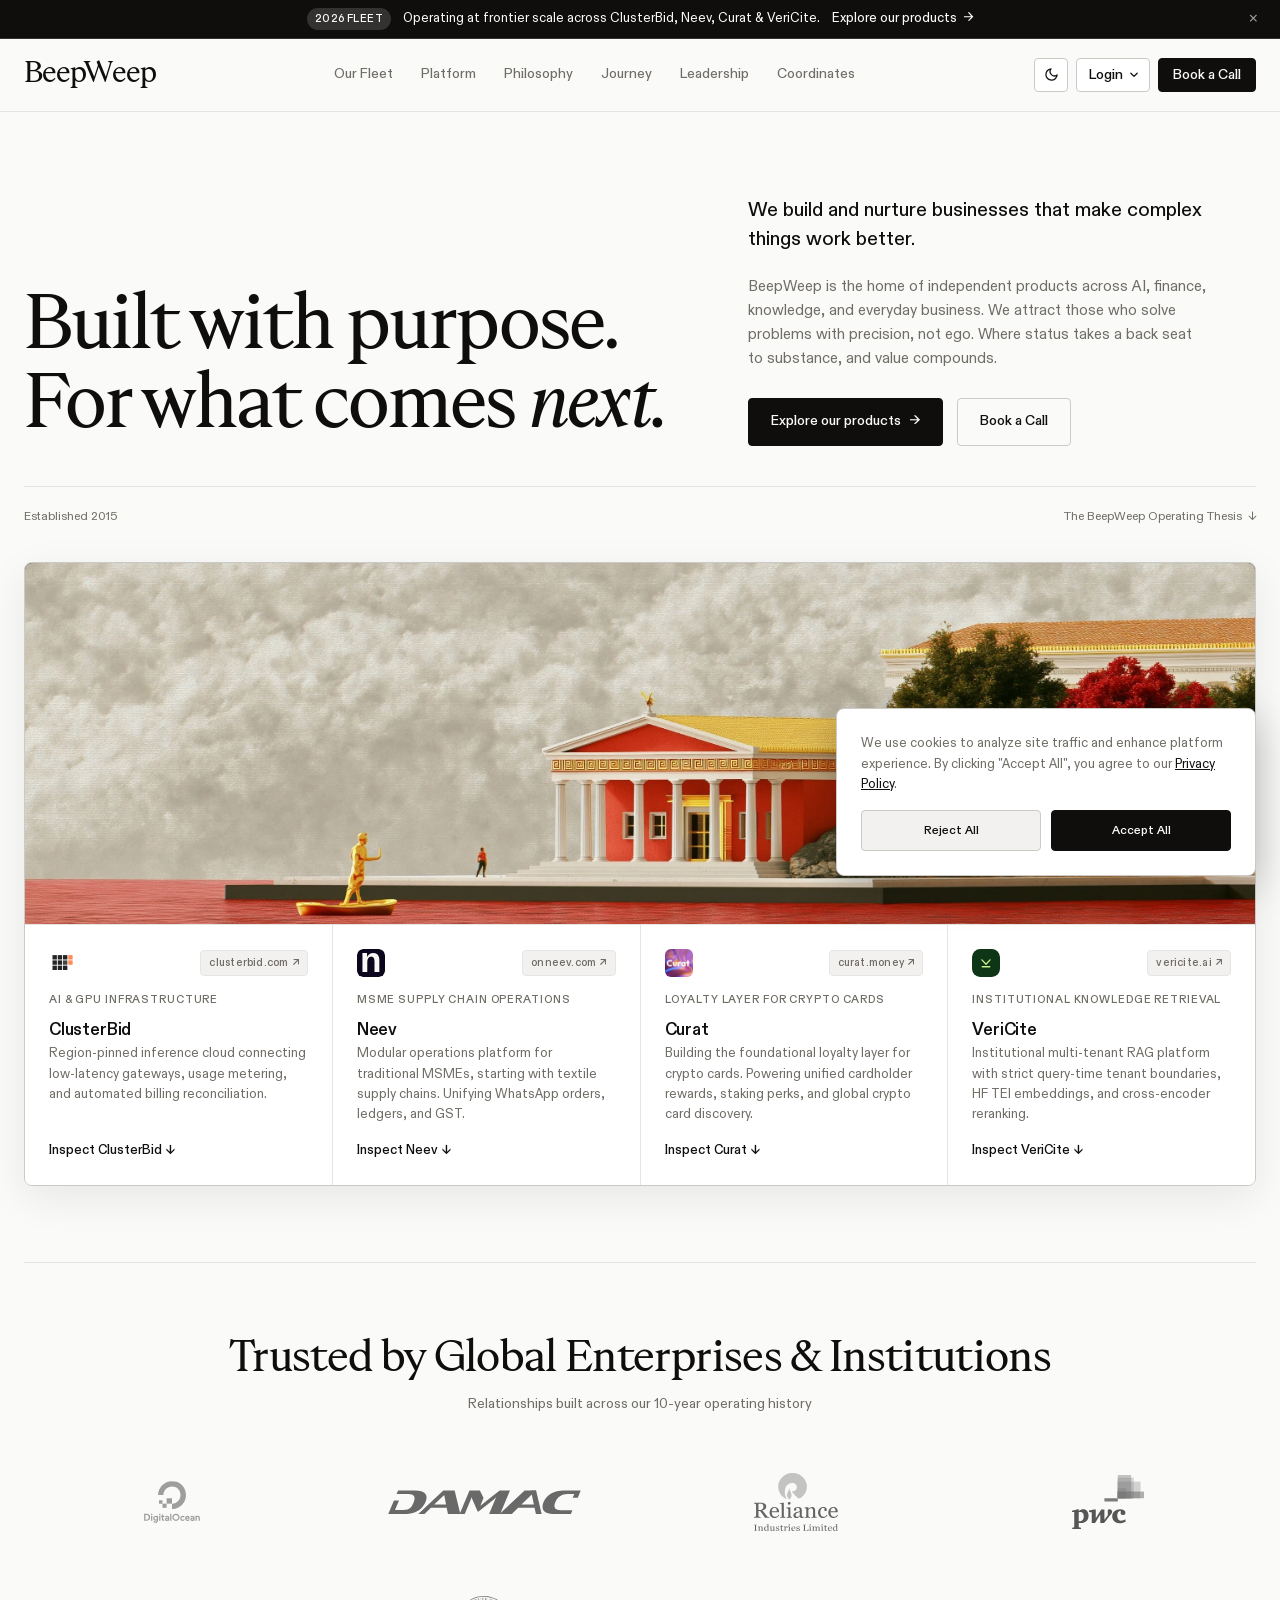
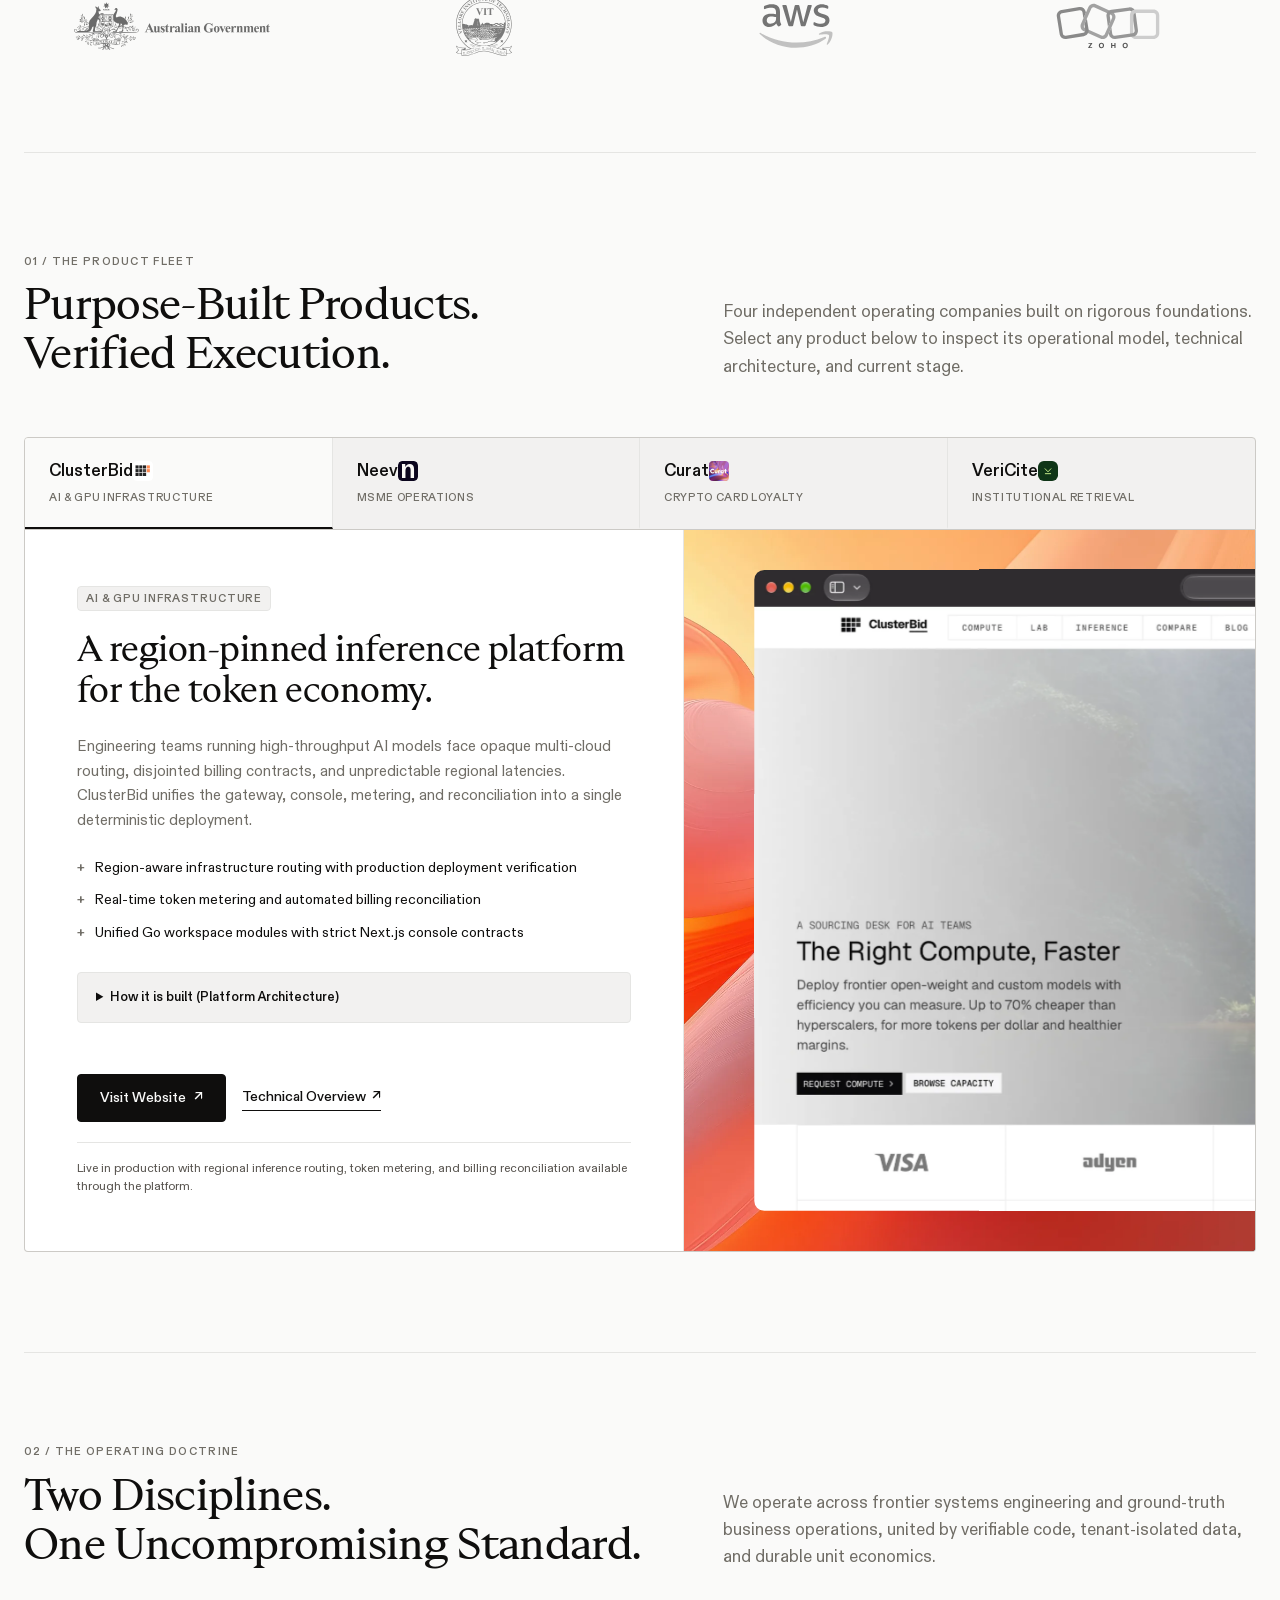
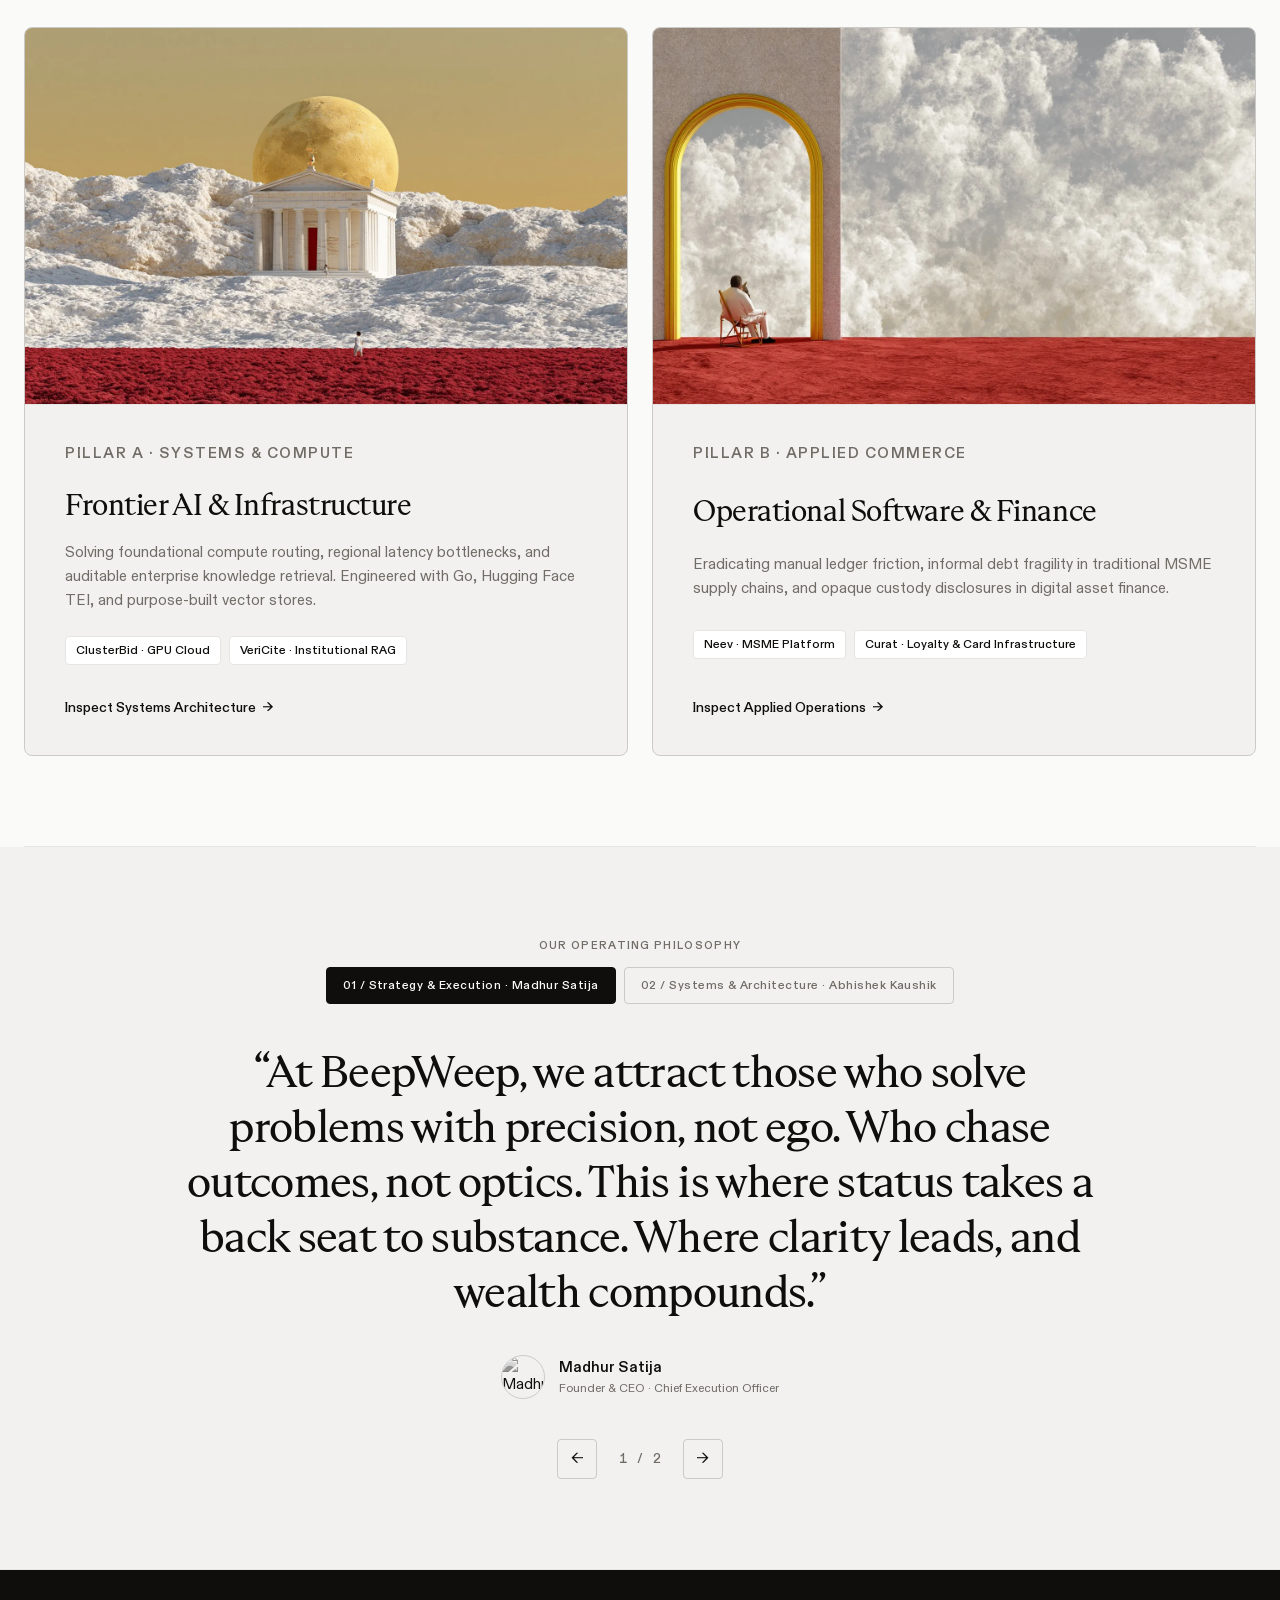
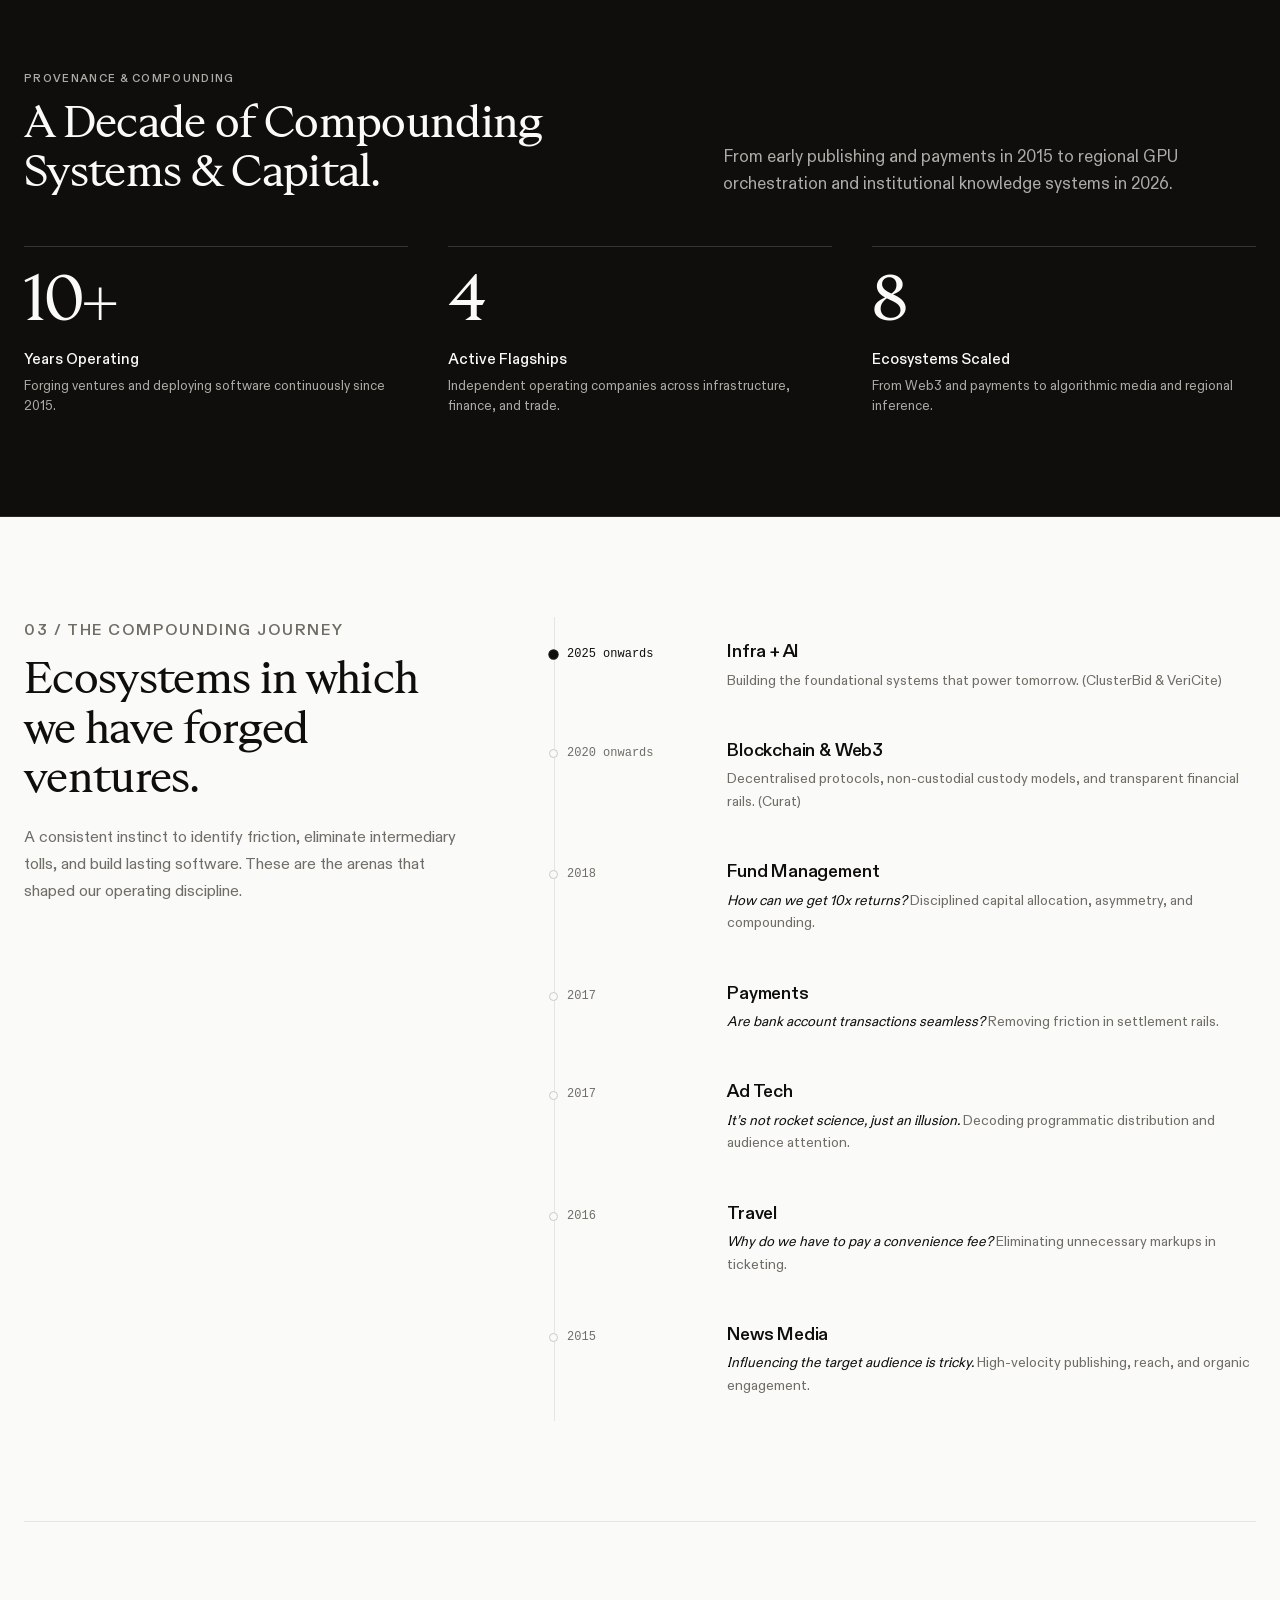
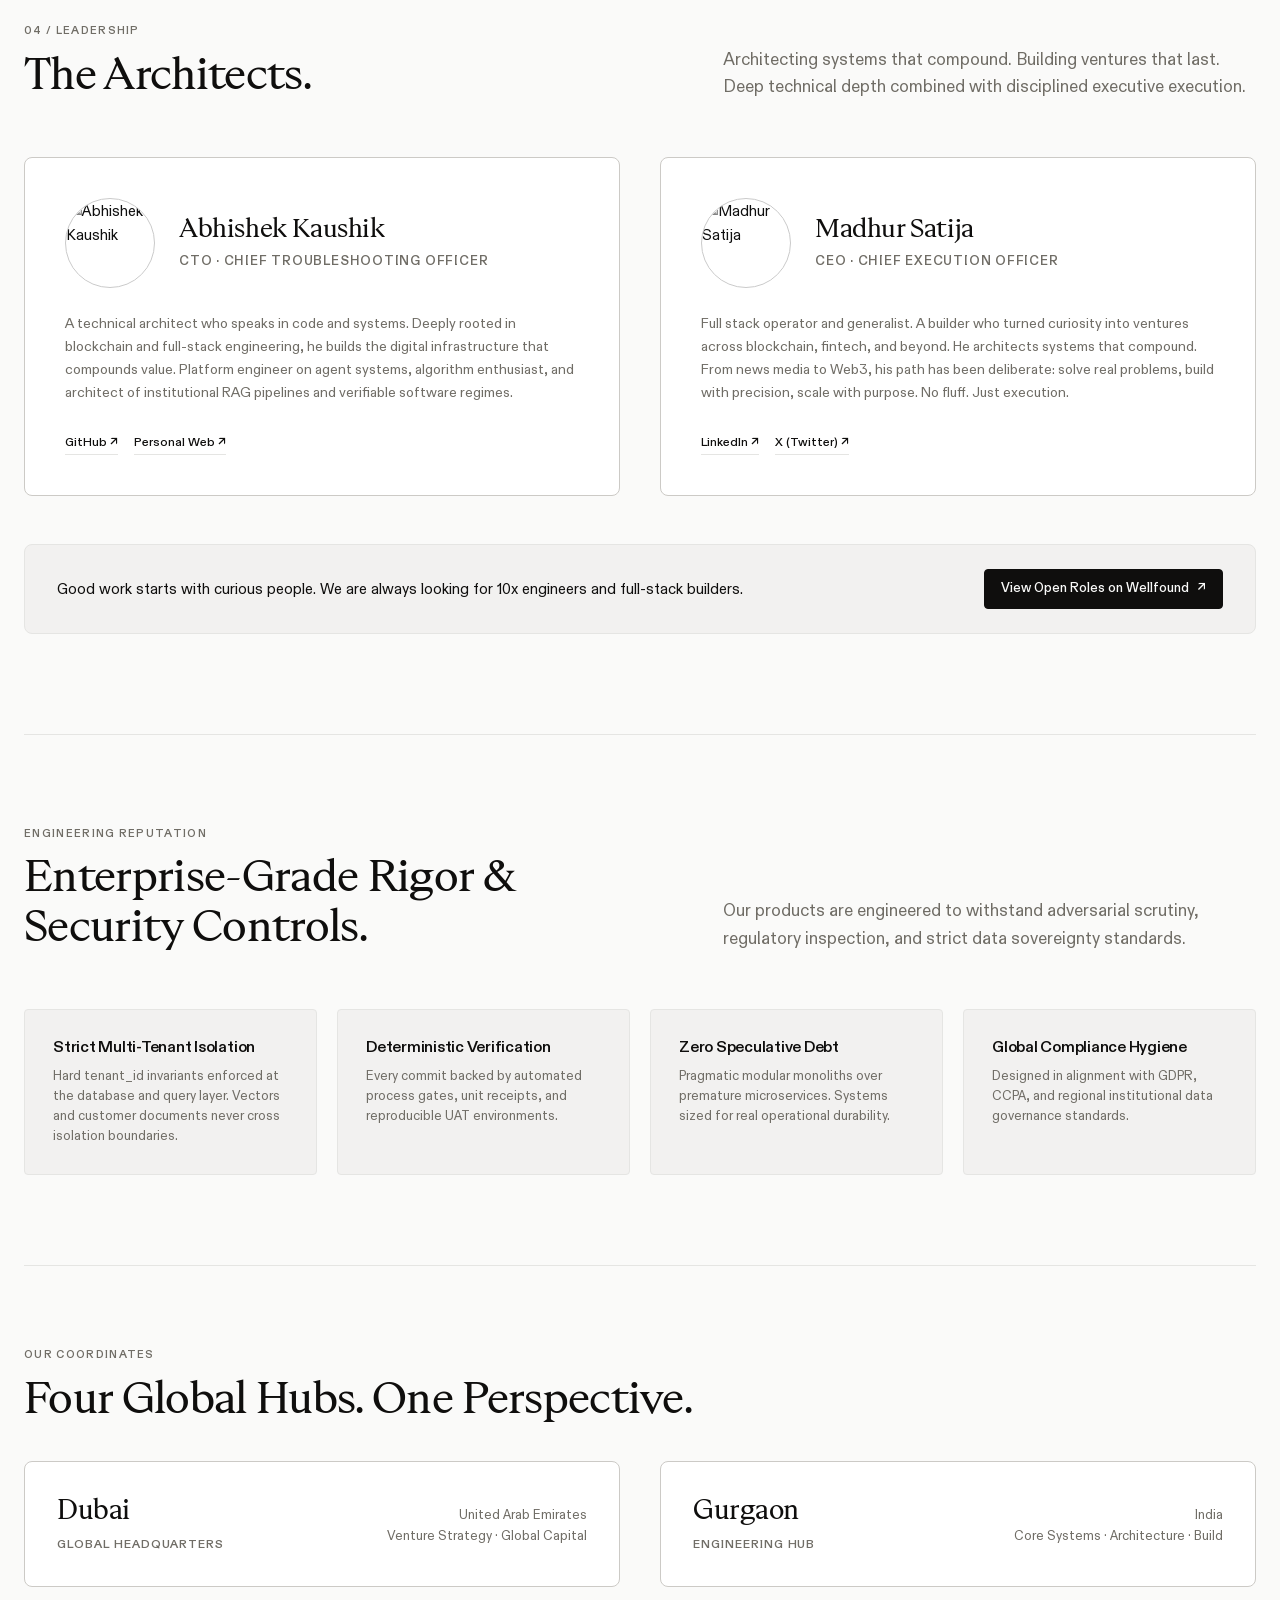
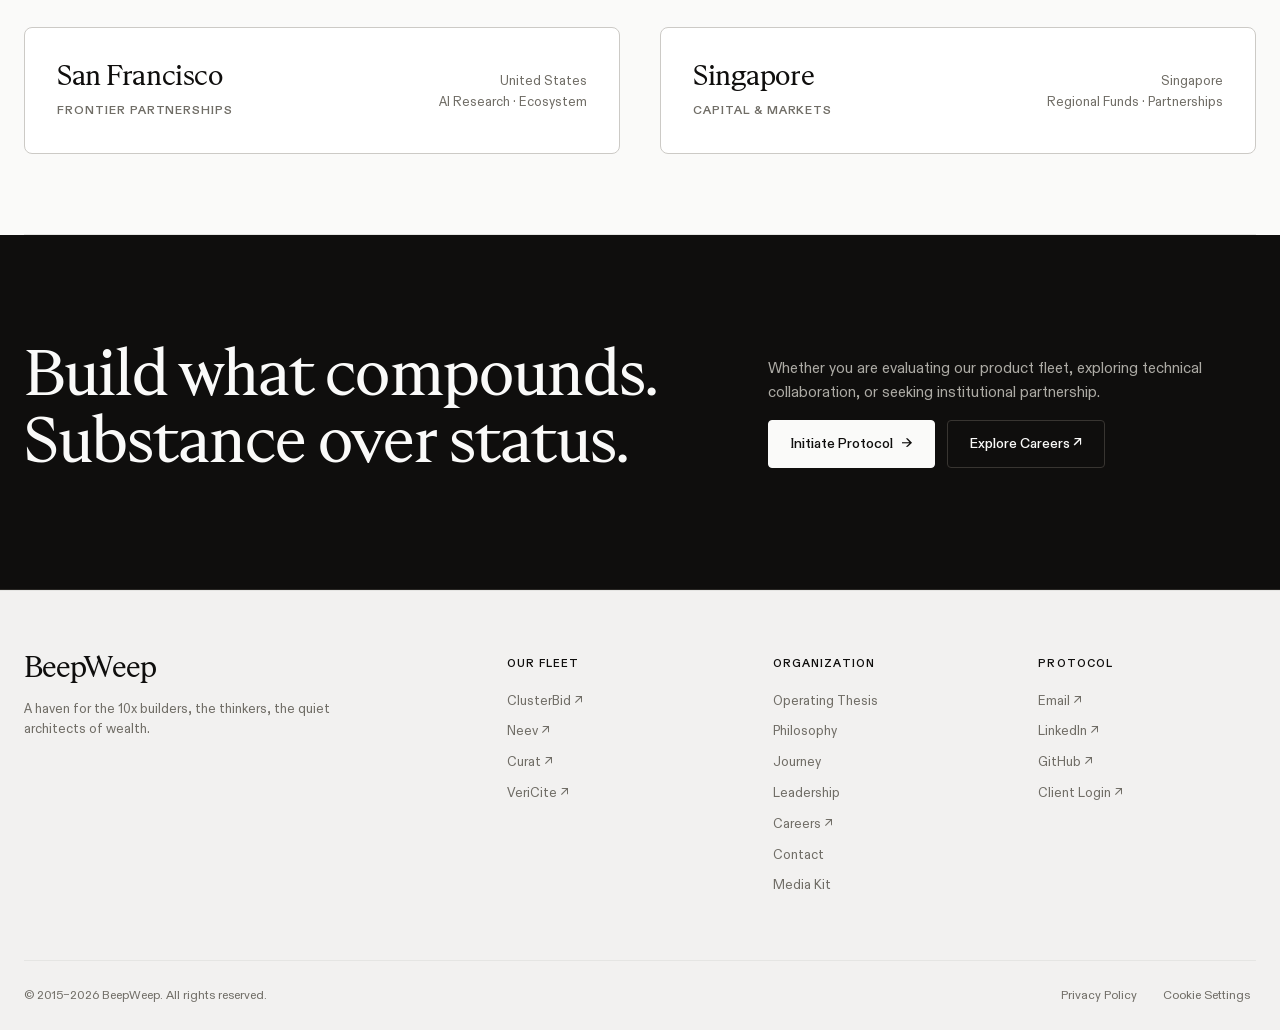
==== commit 8d607f75: "feat: add media kit page with brand assets and press info" ====
--- a/index.html
+++ b/index.html
@@ -47,7 +47,7 @@
       } catch (e) {}
     })();
   </script>
-  <script src="assets/js/main-v10.js?v=3" defer></script>
+  <script src="assets/js/main-v10.js?v=4" defer></script>
 </head>
 
 <body>
@@ -78,7 +78,7 @@
           <a href="#coordinates">Coordinates</a>
         </div>
         <div class="mobile-nav-panel">
-          <a class="button button-primary mobile-nav-cta" href="contact.html">Book a Call</a>
+          <a class="button button-primary mobile-nav-cta" href="https://cal.com/madhursatija/30min" target="_blank" rel="noopener">Book a Call</a>
           <div class="mobile-theme-row">
             <span class="mobile-theme-label">Appearance</span>
             <button class="theme-toggle" type="button" aria-label="Toggle theme" title="Toggle theme">
@@ -189,7 +189,7 @@
             </a>
           </div>
         </div>
-        <a class="button button-small" href="contact.html">Book a Call</a>
+        <a class="button button-small" href="https://cal.com/madhursatija/30min" target="_blank" rel="noopener">Book a Call</a>
         <button class="menu-toggle" type="button" aria-expanded="false" aria-controls="site-nav"
           aria-label="Open navigation">
           <span></span>
@@ -217,7 +217,7 @@
 
           <div class="hero-ctas">
             <a class="button" href="#fleet">Explore our products <span aria-hidden="true">→</span></a>
-            <a class="button button-outline" href="contact.html">Book a Call</a>
+            <a class="button button-outline" href="https://cal.com/madhursatija/30min" target="_blank" rel="noopener">Book a Call</a>
           </div>
         </div>
       </div>
@@ -577,7 +577,7 @@
       <div class="router-cards">
         <article class="router-card">
           <figure class="router-card-image">
-            <img src="assets/images/pillar-systems.webp" alt="Frontier AI and compute infrastructure interface preview" width="1200" height="750" loading="lazy" />
+            <img src="assets/images/pillar-systems.webp" alt="White temple beneath a golden moon over white terrain and a red field" width="1600" height="896" loading="lazy" />
           </figure>
           <div class="router-card-body">
             <p class="router-card-tag">Pillar A · Systems &amp; Compute</p>
@@ -595,7 +595,7 @@
 
         <article class="router-card">
           <figure class="router-card-image">
-            <img src="assets/images/pillar-commerce.webp" alt="Operational commerce and digital asset intelligence interface preview" width="1200" height="750" loading="lazy" />
+            <img src="assets/images/pillar-commerce.webp" alt="Golden arched doorway opening onto clouds above a red plain" width="1600" height="896" loading="lazy" />
           </figure>
           <div class="router-card-body">
             <p class="router-card-tag">Pillar B · Applied Commerce</p>
@@ -985,6 +985,7 @@
           <a href="#team">Leadership</a>
           <a href="https://wellfound.com/company/beepweep" target="_blank" rel="noopener">Careers ↗</a>
           <a href="contact.html">Contact</a>
+          <a href="media.html">Media Kit</a>
         </nav>
 
         <nav class="footer-nav-col" aria-label="Connect links">
